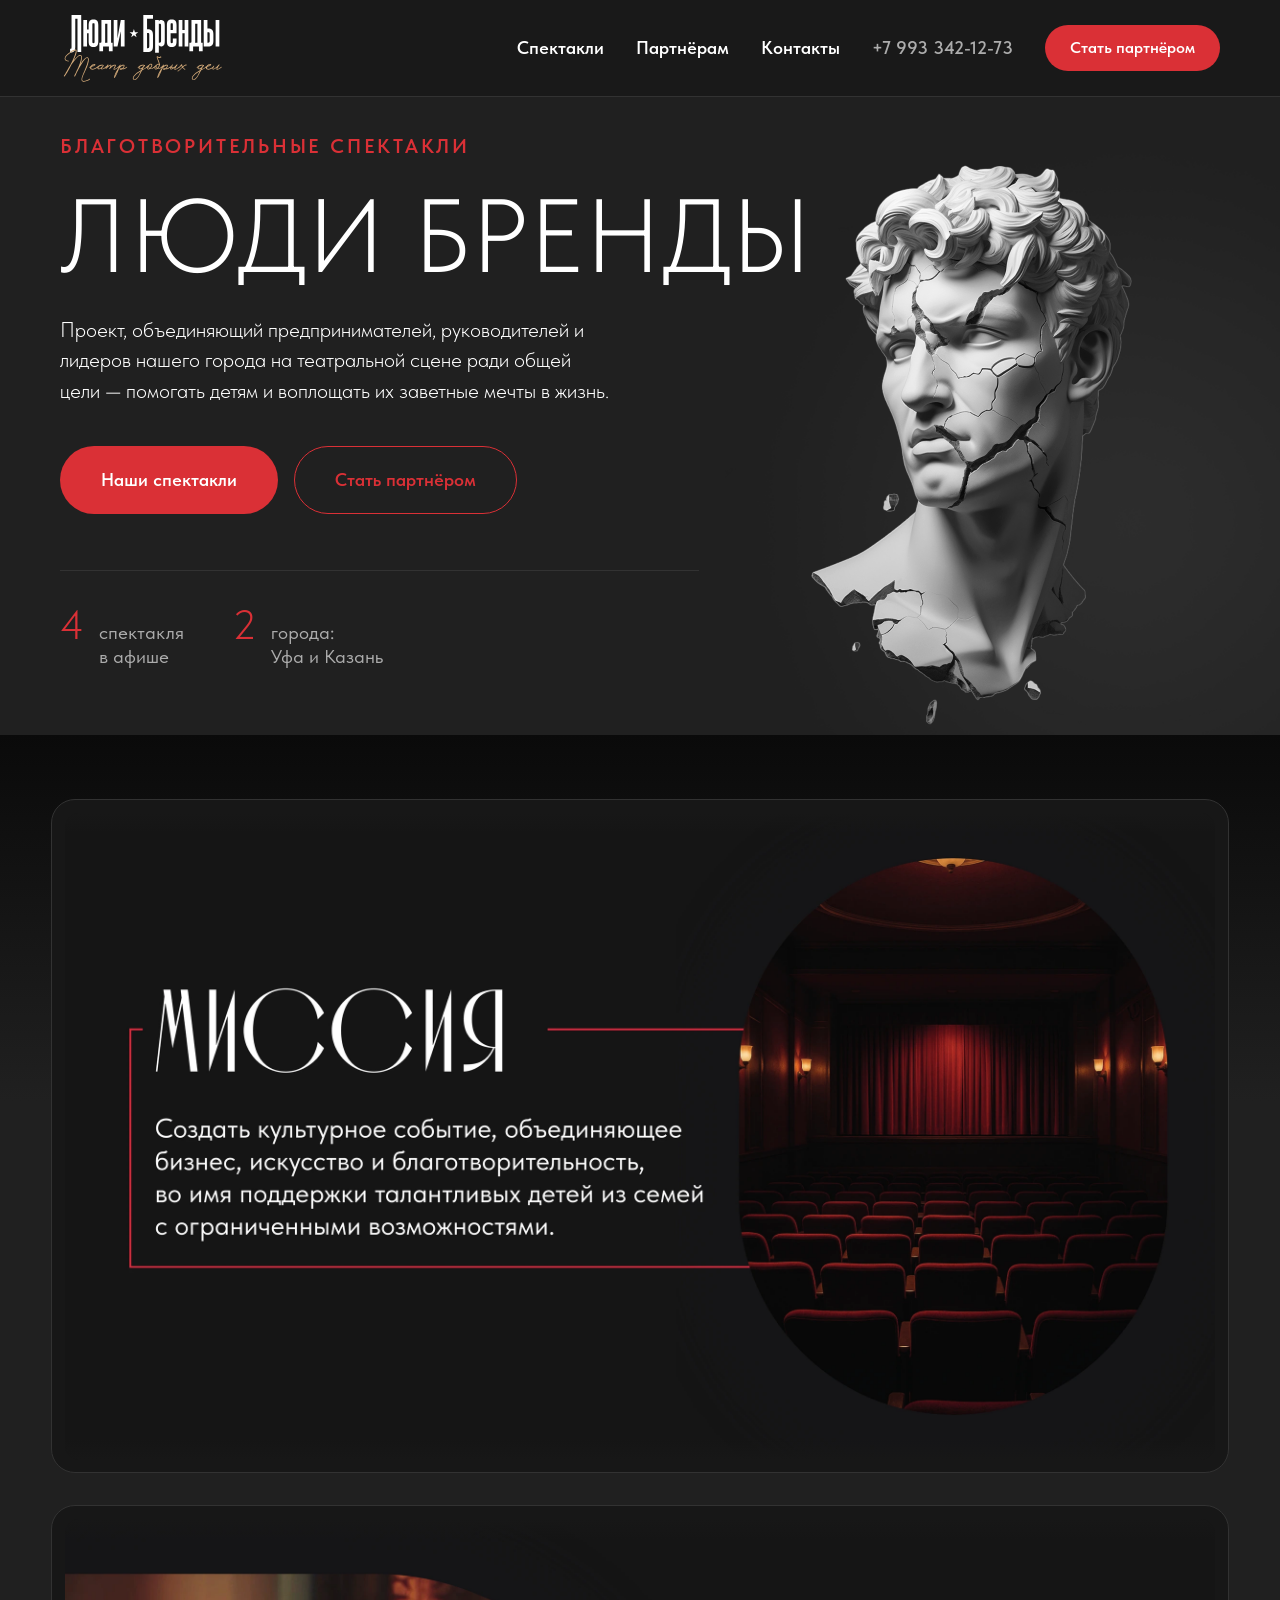
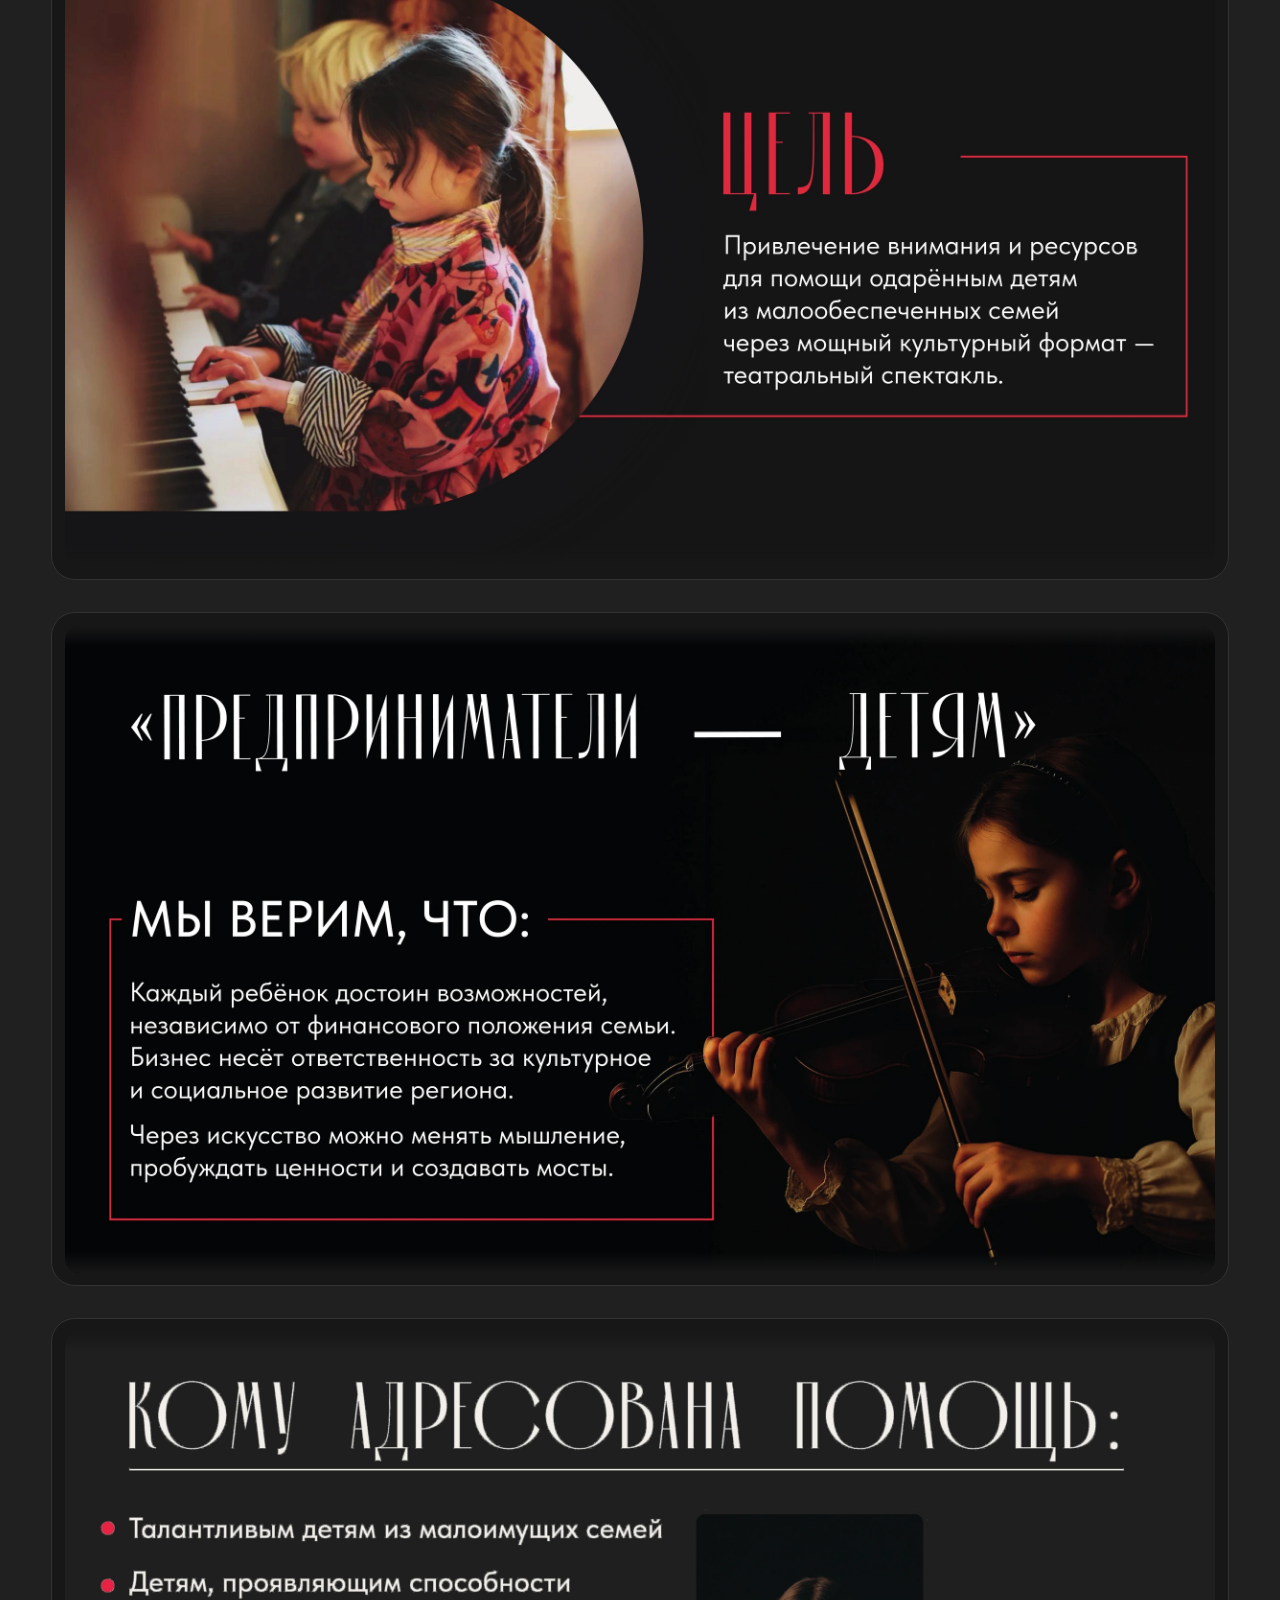
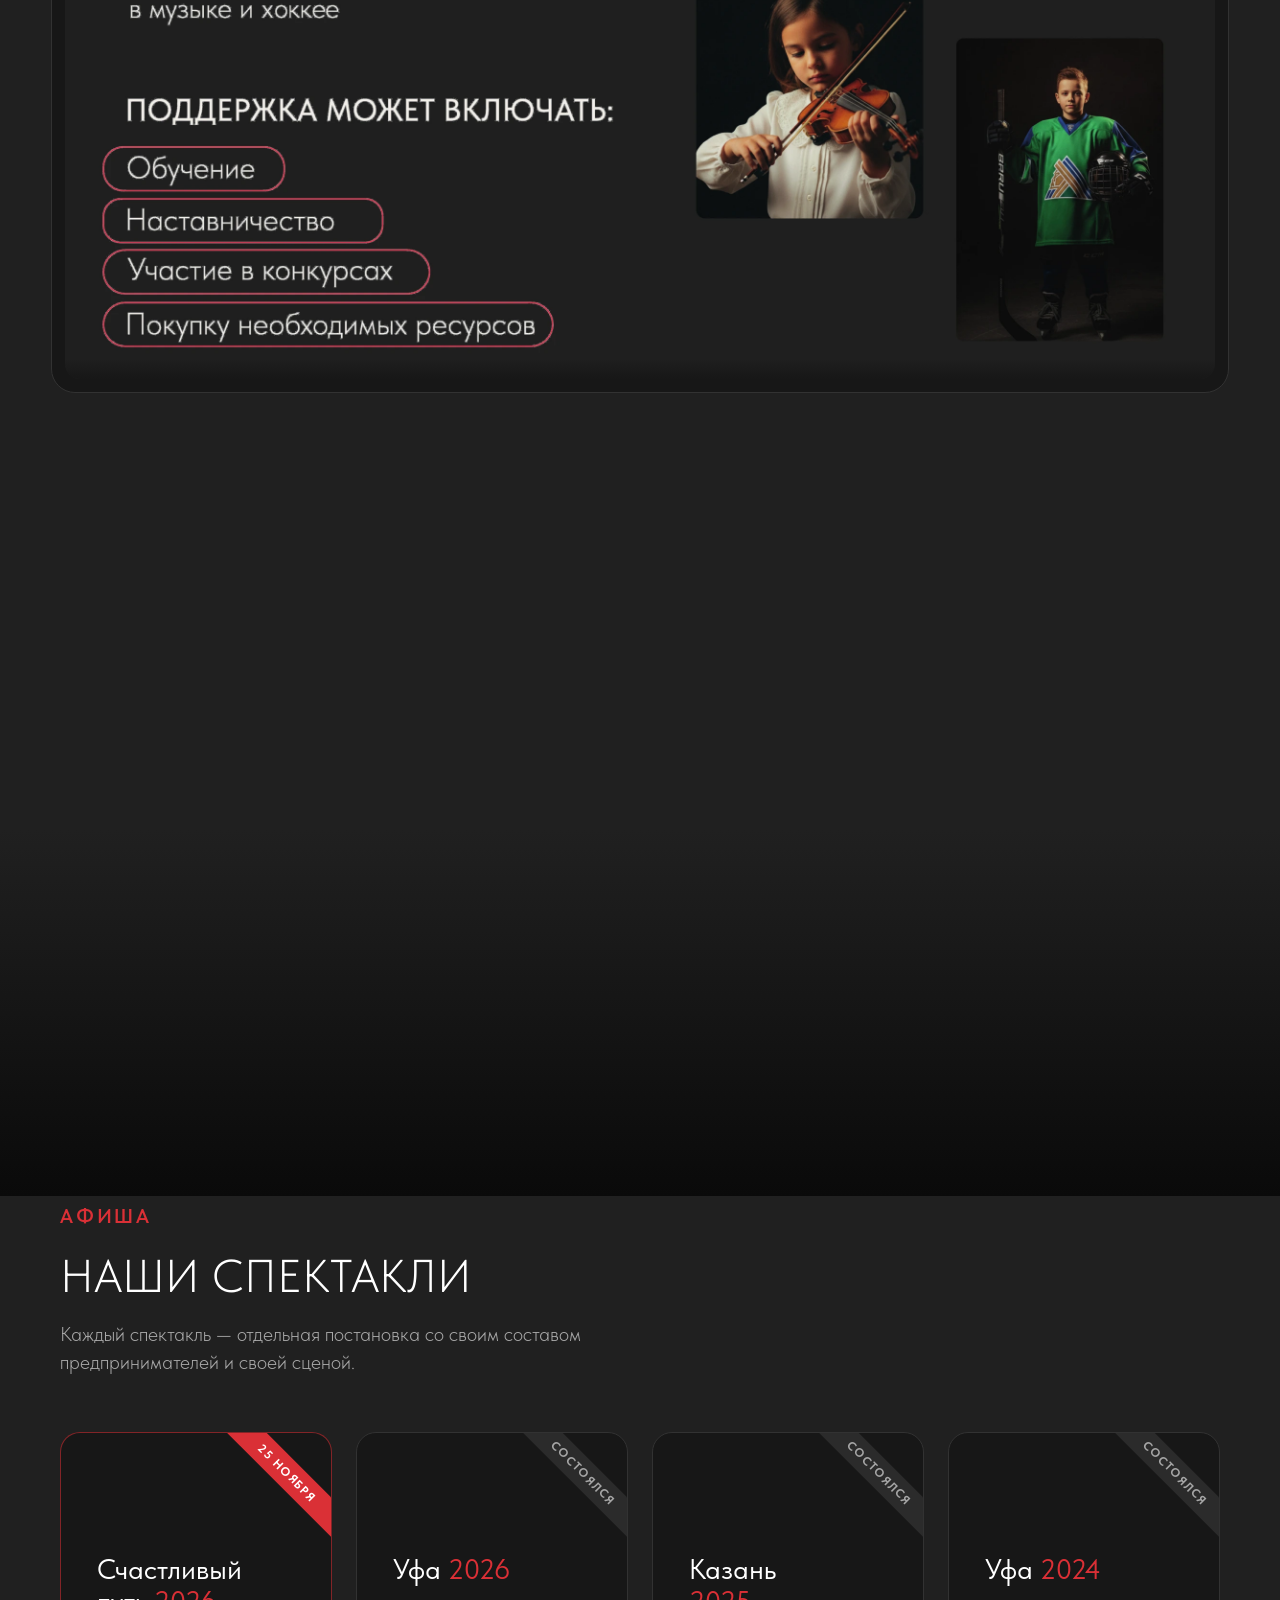
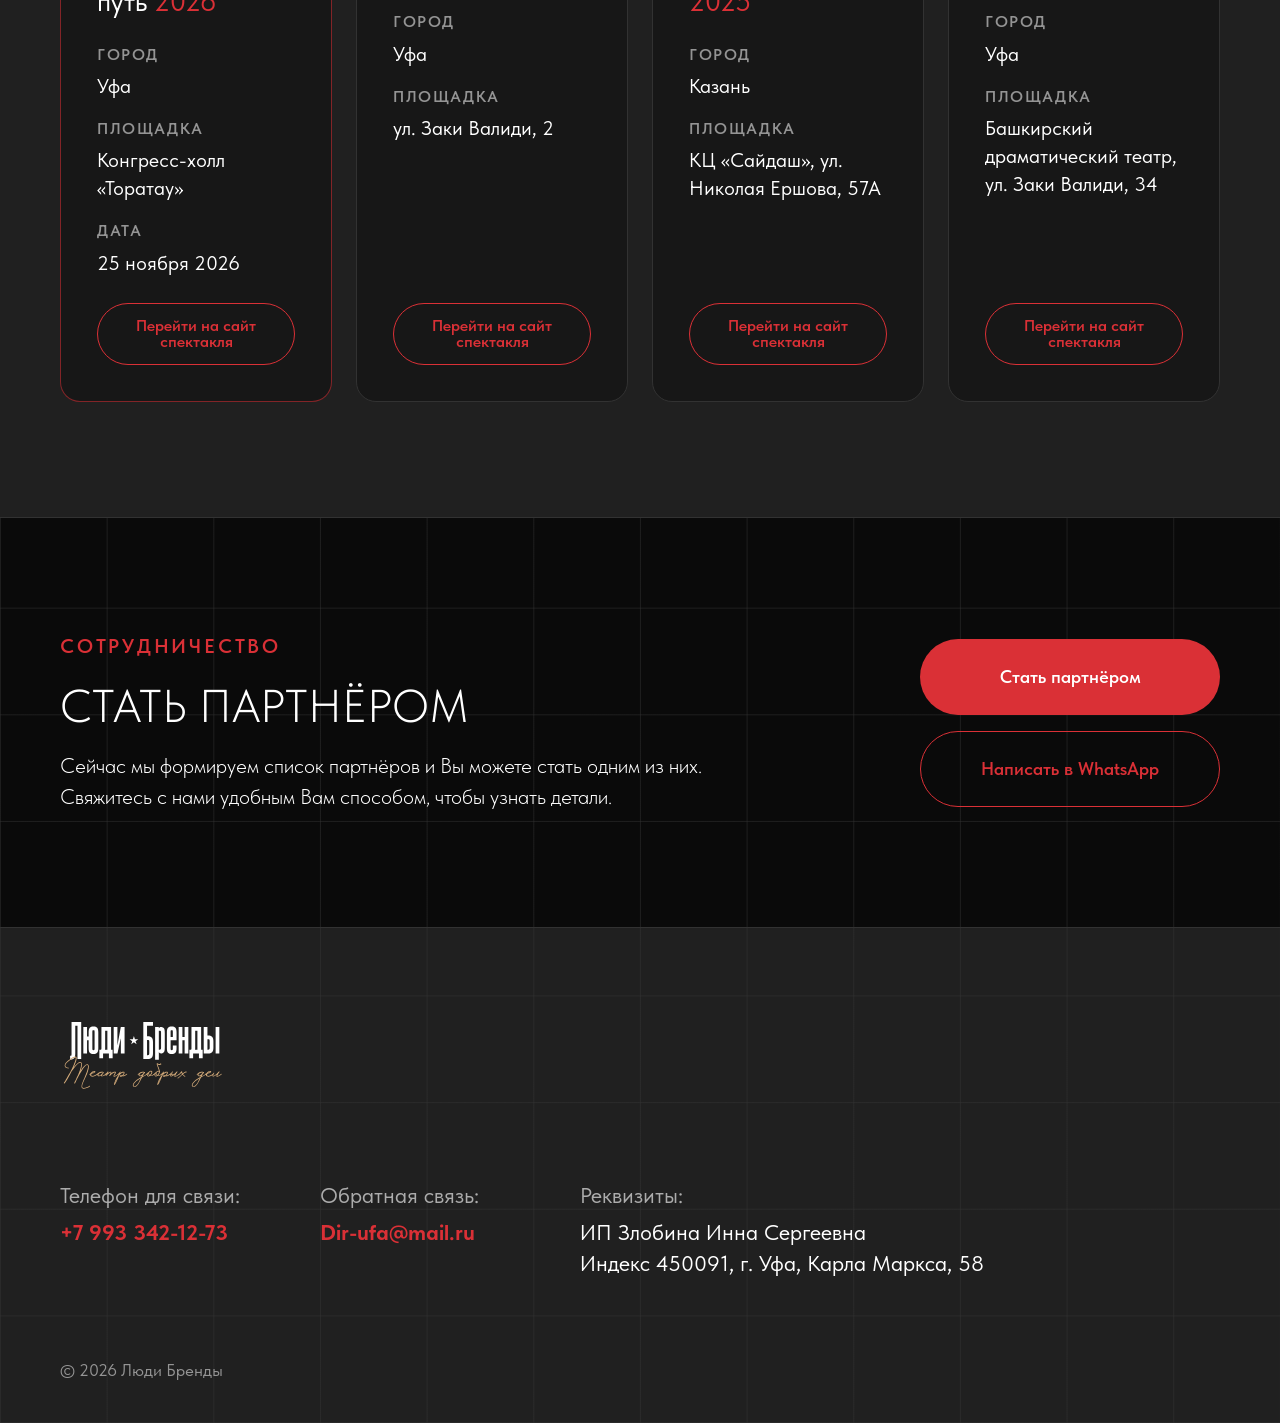
==== index.html @ 3e37d407 "home: move the phone bust from the footer into the hero On <=560px the portrait was hidden in the he" ====
<!DOCTYPE html>
<html lang="ru">

<head>
	<meta charset="utf-8">
	<meta name="viewport" content="width=device-width, initial-scale=1">
	<title>Люди Бренды — благотворительные спектакли</title>
	<meta name="description"
		content="Проект, объединяющий предпринимателей, руководителей и лидеров нашего города на театральной сцене ради общей цели — помогать детям и воплощать их заветные мечты в жизнь.">
	<meta property="og:type" content="website">
	<meta property="og:title" content="Люди Бренды — благотворительные спектакли">
	<meta property="og:description"
		content="Проект, объединяющий предпринимателей, руководителей и лидеров нашего города на театральной сцене ради общей цели — помогать детям и воплощать их заветные мечты в жизнь.">
	<meta property="og:image" content="assets/img/og.png">
	<link rel="icon" href="assets/img/accent-circle.svg" type="image/svg+xml">
	<link rel="preload" href="assets/fonts/TildaSans-VF.woff2" as="font" type="font/woff2" crossorigin>
	<link rel="stylesheet" href="assets/css/main.css?v=20261026a">
	<script>if (!window.matchMedia || !matchMedia('(prefers-reduced-motion: reduce)').matches) {document.documentElement.classList.add('motion');}</script>
</head>

<body>
	<a class="skip-link" href="#spectacles">Перейти к спектаклям</a>

	<header class="site-header" id="top">
		<div class="wrap site-header__inner">
			<a class="logo" href="./" aria-label="Люди Бренды — на главную">
				<img src="assets/img/logo-lockup.svg" alt="Люди Бренды — театр добрых дел" width="285" height="126">
			</a>

			<nav class="nav" id="nav" aria-label="Основная навигация">
				<a class="nav__link" href="#spectacles">Спектакли</a>
				<a class="nav__link" href="#partner">Партнёрам</a>
				<a class="nav__link" href="#contacts">Контакты</a>
				<a class="nav__link nav__link_tel" href="tel:+79933421273">+7 993 342-12-73</a>
				<a class="btn btn_primary btn_sm" href="partner/">Стать партнёром</a>
			</nav>

			<button class="burger" type="button" aria-label="Меню" aria-expanded="false" aria-controls="nav">
				<span class="burger__line"></span>
				<span class="burger__line"></span>
			</button>
		</div>
	</header>

	<main>
		<!-- ============================ HERO ============================ -->
		<section class="hero">
			<img class="hero__ring" src="assets/img/ring.png" alt="" aria-hidden="true" width="1132" height="1132">
			<div class="wrap hero__inner">
				<div class="hero__content">
					<p class="eyebrow" data-enter>Благотворительные спектакли</p>
					<h1 class="hero__title" data-enter>Люди&nbsp;<br class="hero__title-break">Бренды</h1>
					<p class="lead" data-enter>Проект, объединяющий предпринимателей, руководителей и лидеров нашего города
						на театральной сцене ради общей цели — помогать детям и воплощать их заветные мечты в жизнь.</p>
					<div class="hero__actions" data-enter>
						<a class="btn btn_primary" href="#spectacles">Наши спектакли</a>
						<a class="btn btn_ghost" href="partner/">Стать партнёром</a>
					</div>
					<ul class="hero__facts" data-enter>
						<li><span class="hero__fact-num">4</span><span class="hero__fact-txt">спектакля<br>в афише</span></li>
						<li><span class="hero__fact-num">2</span><span class="hero__fact-txt">города:<br>Уфа и Казань</span></li>
					</ul>
				</div>

				<div class="hero__visual" aria-hidden="true">
					<img class="hero__portrait" src="assets/img/portrait.png" alt="" width="413" height="618">
				</div>
			</div>
		</section>

		<!-- ============================ ПРОГРАММА: СЛАЙДЫ ДИЗАЙНЕРА ============================ -->
		<section class="programme-pdf" aria-label="Программа «Люди Бренды»">
			<figure class="pdf-slide reveal">
				<picture>
					<source media="(max-width:640px)" srcset="assets/img/story/mobile-mission.webp?v=2" width="800" height="1653">
					<img src="assets/img/story/pdf-mission.webp"
						alt="Миссия: создать культурное событие, объединяющее бизнес, искусство и благотворительность, во имя поддержки талантливых детей из семей с ограниченными возможностями."
						width="2400" height="1350" loading="lazy">
				</picture>
			</figure>
			<figure class="pdf-slide reveal">
				<picture>
					<source media="(max-width:640px)" srcset="assets/img/story/mobile-goal.webp?v=2" width="800" height="1374">
					<img src="assets/img/story/pdf-goal.webp"
						alt="Цель: привлечение внимания и ресурсов для помощи одарённым детям из малообеспеченных семей через театральный спектакль."
						width="2400" height="1350" loading="lazy">
				</picture>
			</figure>
			<figure class="pdf-slide reveal">
				<picture>
					<source media="(max-width:640px)" srcset="assets/img/story/mobile-values.webp?v=3" width="800" height="1488">
					<img src="assets/img/story/pdf-values.webp"
						alt="Предприниматели — детям. Мы верим, что каждый ребёнок достоин возможностей, бизнес несёт ответственность за культурное и социальное развитие региона, а через искусство можно менять мышление."
						width="2400" height="1350" loading="lazy">
				</picture>
			</figure>
			<figure class="pdf-slide reveal">
				<picture>
					<source media="(max-width:640px)" srcset="assets/img/story/mobile-help.webp?v=4" width="800" height="1408">
					<img src="assets/img/story/pdf-help.webp"
						alt="Кому адресована помощь: талантливым детям из малоимущих семей и детям, проявляющим способности в музыке и хоккее. Поддержка может включать обучение, наставничество, участие в конкурсах и покупку необходимых ресурсов."
						width="2400" height="1350" loading="lazy">
				</picture>
			</figure>
			<figure class="pdf-slide pdf-slide_why reveal">
				<div class="pdf-slide__frame">
					<img src="assets/img/story/pdf-why-points.webp"
						alt="Почему это уникально: люди, формирующие экономику и политику региона, выходят на сцену; искусство как инструмент диалога между бизнесом и обществом; культурный вклад в ДНК Республики Башкортостан; новый уровень социального партнёрства."
						width="2400" height="1352" loading="lazy">
					<figcaption>Благотворительная акция проекта</figcaption>
				</div>
			</figure>

			<section class="why-mobile" aria-label="Почему это уникально?">
				<div class="why-mobile__card">
					<img class="why-mobile__heading" src="assets/img/story/why-heading.webp?v=2" alt="Почему это уникально?"
						width="1464" height="180" loading="lazy">
					<ol class="why__list" data-reveal-group>
						<li class="why__item reveal">
							<span class="why__dot" aria-hidden="true"></span>
							<p>Люди, формирующие экономику и политику региона, выходят на сцену</p>
						</li>
						<li class="why__item reveal">
							<span class="why__dot" aria-hidden="true"></span>
							<p>Искусство как инструмент диалога между бизнесом и обществом</p>
						</li>
						<li class="why__item reveal">
							<span class="why__dot" aria-hidden="true"></span>
							<p>Культурный вклад в ДНК Республики Башкортостан</p>
						</li>
						<li class="why__item reveal">
							<span class="why__dot" aria-hidden="true"></span>
							<p>Новый уровень социального партнёрства</p>
						</li>
					</ol>
					<figure class="why-mobile__photo reveal_img">
						<div class="why__media-frame">
							<img src="assets/img/story/why-stage.jpg" alt="Вручение подарка на сцене" width="1600" height="1067"
								loading="lazy">
						</div>
						<figcaption>Благотворительная акция проекта</figcaption>
					</figure>
				</div>
			</section>
		</section>

		<!-- ============================ СПЕКТАКЛИ ============================ -->
		<section class="section spectacles" id="spectacles">
			<div class="wrap">
				<header class="section__head reveal">
					<p class="eyebrow">Афиша</p>
					<h2 class="section__title">Наши спектакли</h2>
					<p class="section__note">Каждый спектакль — отдельная постановка со своим составом предпринимателей и своей
						сценой.</p>
				</header>

				<ul class="cards">
					<li class="reveal">
						<a class="card card_future" href="ufa-nov-2026/">
							<span class="card__status card__status_future">25 ноября</span>
							<h3 class="card__title">Счастливый путь <span>2026</span></h3>
							<p class="card__meta">
								<span class="card__meta-item"><span class="card__meta-label">Город</span>Уфа</span>
								<span class="card__meta-item"><span class="card__meta-label">Площадка</span>Конгресс-холл
									«Торатау»</span>
								<span class="card__meta-item"><span class="card__meta-label">Дата</span>25 ноября 2026</span>
							</p>
							<span class="btn btn_ghost btn_sm card__cta">Перейти на сайт спектакля</span>
						</a>
					</li>

					<li class="reveal">
						<a class="card" href="ufa-2026/">
							<span class="card__status card__status_past">Состоялся</span>
							<h3 class="card__title">Уфа <span>2026</span></h3>
							<p class="card__meta">
								<span class="card__meta-item"><span class="card__meta-label">Город</span>Уфа</span>
								<span class="card__meta-item"><span class="card__meta-label">Площадка</span>ул. Заки Валиди, 2</span>
							</p>
							<span class="btn btn_ghost btn_sm card__cta">Перейти на сайт спектакля</span>
						</a>
					</li>

					<li class="reveal">
						<a class="card" href="kazan/">
							<span class="card__status card__status_past">Состоялся</span>
							<h3 class="card__title">Казань <span>2025</span></h3>
							<p class="card__meta">
								<span class="card__meta-item"><span class="card__meta-label">Город</span>Казань</span>
								<span class="card__meta-item"><span class="card__meta-label">Площадка</span>КЦ «Сайдаш», ул. Николая
									Ершова, 57А</span>
							</p>
							<span class="btn btn_ghost btn_sm card__cta">Перейти на сайт спектакля</span>
						</a>
					</li>

					<li class="reveal">
						<a class="card" href="ufa/">
							<span class="card__status card__status_past">Состоялся</span>
							<h3 class="card__title">Уфа <span>2024</span></h3>
							<p class="card__meta">
								<span class="card__meta-item"><span class="card__meta-label">Город</span>Уфа</span>
								<span class="card__meta-item"><span class="card__meta-label">Площадка</span>Башкирский драматический
									театр, ул. Заки Валиди, 34</span>
							</p>
							<span class="btn btn_ghost btn_sm card__cta">Перейти на сайт спектакля</span>
						</a>
					</li>
				</ul>
			</div>
		</section>

		<!-- ============================ ПАРТНЁРАМ ============================ -->
		<section class="section partner" id="partner">
			<div class="wrap partner__inner reveal">
				<div class="partner__text">
					<p class="eyebrow">Сотрудничество</p>
					<h2 class="section__title">Стать партнёром</h2>
					<p class="lead">Сейчас мы формируем список партнёров и Вы можете стать одним из них. Свяжитесь с нами удобным
						Вам способом, чтобы узнать детали.</p>
				</div>
				<div class="partner__actions">
					<a class="btn btn_primary btn_lg" href="partner/">Стать партнёром</a>
					<a class="btn btn_ghost btn_lg" href="https://wa.me/79625465556">Написать в WhatsApp</a>
				</div>
			</div>
		</section>
	</main>

	<!-- ============================ FOOTER ============================ -->
	<footer class="site-footer" id="contacts">
		<div class="wrap site-footer__inner">
			<div class="site-footer__brand">
				<img src="assets/img/logo-lockup.svg" alt="Люди Бренды — театр добрых дел" width="285" height="126">
			</div>

			<div class="site-footer__cols">
				<div class="contact">
					<p class="contact__label">Телефон для связи:</p>
					<p class="contact__value"><a href="tel:+79933421273">+7 993 342-12-73</a></p>
				</div>
				<div class="contact">
					<p class="contact__label">Обратная связь:</p>
					<p class="contact__value"><a href="mailto:Dir-ufa@mail.ru">Dir-ufa@mail.ru</a></p>
				</div>
				<div class="contact contact_wide">
					<p class="contact__label">Реквизиты:</p>
					<p class="contact__text">ИП Злобина Инна Сергеевна<br>Индекс 450091, г. Уфа, Карла Маркса, 58</p>
				</div>
			</div>

			<p class="site-footer__copy">© <span id="year">2026</span> Люди Бренды</p>
		</div>
	</footer>

	<script src="assets/js/reveal.js?v=20261023a" defer></script>
	<script src="assets/js/main.js?v=20261025b" defer></script>
</body>

</html>
---- assets/css/main.css ----
/* ==========================================================================
   Люди Бренды — hub page
   Design tokens taken from the live Tilda site (measured computed styles):
   bg #202020 / deep #0a0a0a / header #1a1a1a / hairlines #373737 #323232
   text #ffffff, muted #acacac #a6a6a6 #949494, accent #da3036
   font TildaSans, pill radii 30–50px, display 42px/300 uppercase
   ========================================================================== */

@font-face {
   font-family: "TildaSans";
   src: url("../fonts/TildaSans-VF.woff2") format("woff2-variations");
   font-weight: 250 1000;
   font-style: normal;
   font-display: swap;
}

:root {
   --bg: #202020;
   --bg-deep: #0a0a0a;
   --bg-header: #1a1a1a;
   --bg-card: #171717;
   --line: #373737;
   --line-soft: #323232;
   --fg: #ffffff;
   --muted: #acacac;
   --muted-2: #a6a6a6;
   --muted-3: #949494;
   --accent: #da3036;
   --accent-soft: #ec777b;
   --paper: #f2efe9;
   --paper-ink: #161616;
   --paper-muted: #5b5751;
   --container: 1200px;
   --gutter: 20px;
   --header-h: 96px;
   --grid-cols: 12;
   --r-card: 20px;
   --r-pill: 50px;
   --speed: 0.2s;
   --ease: ease-in-out;
}

*,
*::before,
*::after {
   box-sizing: border-box;
}

html {
   scroll-behavior: smooth;
   -webkit-text-size-adjust: 100%;
}

body {
   margin: 0;
   background: var(--bg);
   color: var(--fg);
   font-family: "TildaSans", Arial, sans-serif;
   font-weight: 400;
   font-size: 20px;
   line-height: 1.4;
   -webkit-font-smoothing: antialiased;
   overflow-x: hidden;
}

img {
   max-width: 100%;
   height: auto;
   display: block;
}

a {
   color: inherit;
   text-decoration: none;
}

h1,
h2,
h3,
p,
ul {
   margin: 0;
}

ul {
   padding: 0;
   list-style: none;
}

:focus-visible {
   outline: 2px solid var(--accent);
   outline-offset: 3px;
}

/* keep anchor targets clear of the sticky header */
section[id],
footer[id] {
   scroll-margin-top: calc(var(--header-h) + 16px);
}

.wrap {
   width: 100%;
   max-width: var(--container);
   margin: 0 auto;
   padding: 0 var(--gutter);
}

.skip-link {
   position: absolute;
   left: -9999px;
   top: 0;
   z-index: 200;
   background: var(--accent);
   color: #fff;
   padding: 12px 20px;
   border-radius: 0 0 12px 0;
}

.skip-link:focus {
   left: 0;
}

/* ============================ typography ============================ */

.eyebrow {
   font-size: clamp(18px, 1.55vw, 23px);
   font-weight: 600;
   letter-spacing: 0.14em;
   text-transform: uppercase;
   color: var(--accent);
}

.lead {
   font-size: clamp(21px, 1.55vw, 23px);
   font-weight: 300;
   line-height: 1.45;
   color: var(--fg);
   max-width: 46ch;
}

/* ============================ buttons ============================ */

.btn {
   display: inline-flex;
   align-items: center;
   justify-content: center;
   text-align: center;
   font-size: 18px;
   font-weight: 600;
   line-height: 1;
   border-radius: 40px;
   padding: 24px 40px;
   border: 1px solid transparent;
   transition: background-color var(--speed) var(--ease), color var(--speed) var(--ease), border-color var(--speed) var(--ease);
}

.btn_sm {
   font-size: 16px;
   padding: 14px 24px;
   border-radius: var(--r-pill);
}

.btn_lg {
   padding: 28px 48px;
}

.btn_primary {
   background: var(--accent);
   color: #fff;
}

.btn_primary:hover {
   background: #fff;
   color: var(--bg-deep);
}

.btn_ghost {
   background: transparent;
   color: var(--accent);
   border-color: var(--accent);
}

.btn_ghost:hover {
   background: var(--accent);
   color: #fff;
}

/* ============================ header ============================ */

.site-header {
   position: sticky;
   top: 0;
   z-index: 100;
   background: rgba(26, 26, 26, 0.92);
   backdrop-filter: blur(12px);
   border-bottom: 1px solid var(--line-soft);
}

.site-header__inner {
   display: flex;
   align-items: center;
   justify-content: space-between;
   gap: 24px;
   min-height: var(--header-h);
}

.logo img {
   width: 168px;
   height: auto;
}

.nav {
   display: flex;
   align-items: center;
   gap: 32px;
}

html.menu-open body {
   overflow: hidden;
}

.nav__link {
   font-size: 18px;
   font-weight: 600;
   white-space: nowrap;
   color: var(--fg);
   transition: color var(--speed) var(--ease);
}

.nav__link:hover {
   color: var(--accent);
}

.nav__link_tel {
   color: var(--muted);
}

.burger {
   display: none;
   width: 44px;
   height: 44px;
   padding: 0;
   background: transparent;
   border: 1px solid var(--line);
   border-radius: 12px;
   cursor: pointer;
   position: relative;
}

.burger__line {
   position: absolute;
   left: 11px;
   width: 22px;
   height: 2px;
   background: var(--fg);
   transition: transform var(--speed) var(--ease), opacity var(--speed) var(--ease);
}

.burger__line:first-child {
   top: 17px;
}

.burger__line:last-child {
   top: 25px;
}

.burger[aria-expanded="true"] .burger__line:first-child {
   transform: translateY(4px) rotate(45deg);
}

.burger[aria-expanded="true"] .burger__line:last-child {
   transform: translateY(-4px) rotate(-45deg);
}

/* ============================ hero ============================ */

.hero {
   position: relative;
   overflow: hidden;
   background: var(--bg);
   padding: 20px 0 0;
}

.hero__ring {
   position: absolute;
   top: -18%;
   left: 46%;
   width: min(1080px, 92vw);
   height: auto;
   opacity: 0.32;
   pointer-events: none;
}

.hero__inner {
   position: relative;
   display: grid;
   grid-template-columns: minmax(0, 1.15fr) minmax(0, 0.85fr);
   align-items: center;
   gap: 48px;
   min-height: clamp(520px, 62vh, 720px);
}

.hero__content {
   position: relative;
   z-index: 2;
}

.hero__title {
   font-size: clamp(46px, 8.4vw, 104px);
   font-weight: 300;
   line-height: 0.98;
   letter-spacing: 0.005em;
   text-transform: uppercase;
   margin: 24px 0 28px;
}

/* Mobile-only forced line break in «Люди Бренды»; hidden on tablet/desktop. */
.hero__title-break {
   display: none;
}

.hero__actions {
   display: flex;
   flex-wrap: wrap;
   gap: 16px;
   margin: 40px 0 0;
}

.hero__facts {
   display: flex;
   flex-wrap: wrap;
   gap: 48px;
   margin: 56px 0 0;
   padding: 32px 0 0;
   border-top: 1px solid var(--line-soft);
}

.hero__facts li {
   display: flex;
   align-items: baseline;
   gap: 14px;
}

.hero__fact-num {
   font-size: 42px;
   font-weight: 300;
   line-height: 1;
   color: var(--accent);
}

.hero__fact-txt {
   font-size: 19px;
   font-weight: 400;
   line-height: 1.25;
   color: var(--muted);
}

.hero__visual {
   position: relative;
   display: flex;
   justify-content: center;
   align-items: flex-end;
   z-index: 1;
}

.hero__portrait {
   width: min(413px, 100%);
   height: auto;
   filter: grayscale(1) contrast(1.05);
}

/* ============================ sections ============================ */

.section {
   padding: clamp(64px, 9vw, 120px) 0;
}

/* The hero ends flush with its content; keep only a small gap before the
   first section header. */
.spectacles {
   padding-top: clamp(32px, 2.5vw, 40px);
}

/* Desktop: nudge the hero copy up so the gap under the header is halved.
   The section padding is reduced by the same amount, keeping the distance
   from the facts to «Афиша» unchanged. */
@media (min-width: 1025px) {
   .hero__content {
      top: -25px;
   }

   .spectacles {
      padding-top: calc(clamp(32px, 2.5vw, 40px) - 25px);
   }
}

.section__head {
   max-width: 760px;
}

.section__title {
   font-size: clamp(32px, 3.6vw, 46px);
   font-weight: 300;
   line-height: 1.1;
   text-transform: uppercase;
   margin: 20px 0 18px;
}

.section__note {
   font-size: clamp(20px, 1.5vw, 22px);
   font-weight: 300;
   color: var(--muted-2);
   max-width: 56ch;
}

/* ============================ spectacle cards ============================ */

.cards {
   display: grid;
   grid-template-columns: repeat(4, minmax(0, 1fr));
   gap: 24px;
   margin: 56px 0 0;
}

.card {
   position: relative;
   display: flex;
   flex-direction: column;
   height: 100%;
   padding: 40px 36px 36px;
   background: var(--bg-card);
   border: 1px solid var(--line-soft);
   border-radius: var(--r-card);
   overflow: hidden;
   transition: border-color var(--speed) var(--ease), background-color var(--speed) var(--ease), transform var(--speed) var(--ease);
}

.card:hover {
   border-color: var(--accent);
   background: #1d1d1d;
   transform: translateY(-6px);
}

.card_future {
   border-color: rgba(218, 48, 54, 0.55);
}

.card_future:hover {
   border-color: var(--accent);
}

.card__status.card__status_past {
   background: #2b2b2b;
   color: var(--muted-2);
}

.card__status {
   position: absolute;
   top: 26px;
   right: -44px;
   width: 176px;
   padding: 8px 0;
   background: var(--accent);
   color: #fff;
   font-size: 12px;
   font-weight: 700;
   letter-spacing: 0.12em;
   line-height: 1;
   text-align: center;
   text-transform: uppercase;
   white-space: nowrap;
   transform: rotate(45deg);
   transform-origin: center;
}

.card__title {
   font-size: clamp(26px, 2.2vw, 34px);
   font-weight: 400;
   line-height: 1.15;
   margin: 22px 0 26px;
   padding-right: 48px;
}

.card__title span {
   color: var(--accent);
}

/* the diagonal status ribbon reaches this far down at four columns; start the
   title below it instead of letting the corner cut through the first line */
@media (min-width: 1200px) {
   .card__title {
      margin-top: 80px;
   }
}

.card__meta {
   display: flex;
   flex-direction: column;
   gap: 18px;
   margin-bottom: 26px;
}

.card__meta-item {
   display: flex;
   flex-direction: column;
   gap: 6px;
   font-size: 20px;
   font-weight: 400;
   color: var(--fg);
}

.card__meta-label {
   font-size: 16px;
   font-weight: 600;
   letter-spacing: 0.1em;
   text-transform: uppercase;
   color: var(--muted-3);
}

.card__cta {
   margin-top: auto;
   align-self: stretch;
}

/* ============================ partner band ============================ */

.partner {
   position: relative;
   overflow: hidden;
   background: var(--bg-deep);
   border-top: 1px solid var(--line-soft);
   border-bottom: 1px solid var(--line-soft);
}

.partner__inner {
   position: relative;
   display: grid;
   grid-template-columns: minmax(0, 1fr) auto;
   align-items: center;
   gap: 48px;
}

.partner__text .lead {
   margin-top: 20px;
   max-width: 58ch;
}

.partner__actions {
   display: flex;
   flex-direction: column;
   gap: 16px;
   min-width: 300px;
}

/* ============================ footer ============================ */

.site-footer {
   position: relative;
   overflow: hidden;
   background: var(--bg);
   padding: clamp(56px, 7vw, 96px) 0 40px;
}

/* Shared page grid: full-width square cells with aligned columns in the
   partner band and footer. Bottom-anchored, so the last visible row is whole. */
.partner::before,
.site-footer::before {
   content: "";
   position: absolute;
   inset: 0;
   background-image:
      linear-gradient(to right, rgba(55, 55, 55, 0.45) 1px, transparent 1px),
      linear-gradient(to bottom, rgba(55, 55, 55, 0.45) 1px, transparent 1px);
   background-size:
      calc(100vw / var(--grid-cols)) calc(100vw / var(--grid-cols));
   background-position: 0 100%;
   pointer-events: none;
}

.site-footer__inner {
   position: relative;
}

.site-footer__portrait {
   display: none;
}

.site-footer__brand {
   margin-bottom: 48px;
}

.site-footer__brand img {
   width: 168px;
   height: auto;
}

.site-footer__cols {
   display: grid;
   grid-template-columns: repeat(2, minmax(0, 220px)) minmax(0, 1fr);
   gap: 40px;
   padding-top: 40px;
}

.contact__label {
   font-size: 22px;
   font-weight: 400;
   color: var(--muted);
   margin-bottom: 6px;
}

.contact__value {
   font-size: 22px;
   font-weight: 700;
   color: var(--accent);
}

.contact__value a {
   transition: color var(--speed) var(--ease);
}

.contact__value a:hover {
   color: var(--accent-soft);
}

.contact__text {
   font-size: 22px;
   font-weight: 400;
   line-height: 1.4;
   color: var(--fg);
}

.site-footer__copy {
   margin-top: 56px;
   padding-top: 24px;
   font-size: 17px;
   color: var(--muted-3);
}

/* ============================ designer programme slides ============================ */
/* The full designer slides on wide screens, taller readable crops of the same
   slides on phones; <picture> picks the source, no duplicated HTML programme. */

.programme-pdf {
   display: block;
   background: linear-gradient(180deg, var(--bg-deep), var(--bg) 10%, var(--bg) 90%, var(--bg-deep));
}

.pdf-slide {
   position: relative;
   margin: 0;
}

.pdf-slide picture,
.pdf-slide__frame {
   position: relative;
   display: block;
   overflow: hidden;
}

.pdf-slide img {
   display: block;
   width: 100%;
   height: auto;
}

/* soft fades turn the deck stack into one continuous, breathing flow */
.pdf-slide picture::before,
.pdf-slide picture::after,
.pdf-slide__frame::before,
.pdf-slide__frame::after {
   content: "";
   position: absolute;
   right: 0;
   left: 0;
   z-index: 1;
   height: clamp(14px, 1.6vw, 26px);
   pointer-events: none;
}

.pdf-slide picture::before,
.pdf-slide__frame::before {
   top: 0;
   background: linear-gradient(to bottom, var(--bg-card), transparent);
}

.pdf-slide picture::after,
.pdf-slide__frame::after {
   bottom: 0;
   background: linear-gradient(to top, var(--bg-card), transparent);
}

.pdf-slide figcaption {
   padding: 18px 20px 28px;
   font-size: 15.6px;
   font-weight: 600;
   letter-spacing: 0.12em;
   text-transform: uppercase;
   color: var(--muted-3);
}

.pdf-slide_why figcaption {
   position: absolute;
   top: 78.6%;
   right: 4%;
   left: 61%;
   z-index: 2;
   margin: 0;
   padding: 0;
}

/* ============================ programme sections ============================ */

.display {
   font-size: clamp(38px, 5vw, 68px);
   font-weight: 300;
   line-height: 1;
   letter-spacing: 0.005em;
   text-transform: uppercase;
}

.display_xl {
   font-size: clamp(44px, 6.6vw, 92px);
}

.story,
.values,
.help,
.why {
   padding: clamp(56px, 7vw, 96px) 0;
}

.story__inner {
   display: grid;
   grid-template-columns: minmax(0, 5fr) minmax(0, 6fr);
   align-items: center;
   gap: clamp(32px, 6vw, 88px);
}

/* Text first in the DOM for mobile reading order; on desktop the photo sits
   in the left column and the copy in the right one. */
.story__inner>.story__body {
   grid-column: 2;
   grid-row: 1;
}

.story__inner>.story__media {
   grid-column: 1;
   grid-row: 1;
}

.story__media {
   margin: 0;
   border-radius: 24px;
   overflow: hidden;
   aspect-ratio: 4 / 5;
   background: var(--bg-card);
}

.story__media img {
   width: 100%;
   height: 100%;
   object-fit: cover;
}

.story__media_round {
   width: min(100%, 520px);
   justify-self: center;
   border-radius: 50%;
   aspect-ratio: 1;
}

.story__body .display {
   margin: 14px 0 24px;
}

.story__quote {
   margin: 0;
   padding: clamp(24px, 3vw, 40px);
   border: 1px solid var(--accent);
   border-radius: 20px;
   font-size: clamp(22px, 2vw, 30px);
   font-weight: 300;
   line-height: 1.35;
}

.story__text {
   margin-top: 20px;
   font-size: clamp(18px, 1.5vw, 21px);
   font-weight: 300;
   line-height: 1.5;
   color: var(--muted);
}

.story__text+.story__text {
   margin-top: 14px;
}

.values .display_xl {
   margin-top: 14px;
}

.values__inner {
   display: grid;
   grid-template-columns: minmax(0, 6fr) minmax(0, 5fr);
   align-items: start;
   gap: clamp(32px, 6vw, 88px);
   margin-top: clamp(32px, 4vw, 56px);
}

.values__text p {
   font-size: clamp(22px, 1.8vw, 25px);
   font-weight: 300;
   line-height: 1.45;
   color: var(--muted-2);
}

.values__text p+p {
   margin-top: 20px;
}

.values__text .values__lead {
   font-size: clamp(24px, 2.2vw, 30px);
   color: var(--fg);
}

.values__media {
   aspect-ratio: 4 / 5;
}

.values__media img {
   object-position: 0% 50%;
}

.help {
   background: var(--paper);
   color: var(--paper-ink);
}

.help .display {
   color: var(--paper-ink);
}

.help__inner {
   display: grid;
   grid-template-columns: minmax(0, 6fr) minmax(0, 5fr);
   align-items: center;
   gap: clamp(32px, 6vw, 88px);
}

.help__list {
   display: grid;
   gap: 14px;
   margin-top: 32px;
}

.help__list li {
   position: relative;
   padding-left: 28px;
   font-size: clamp(20px, 1.6vw, 23px);
   font-weight: 400;
   line-height: 1.35;
}

.help__list li::before {
   content: "";
   position: absolute;
   left: 0;
   top: 0.55em;
   width: 10px;
   height: 10px;
   border-radius: 50%;
   background: var(--accent);
}

.help__label {
   margin-top: 40px;
   font-size: 17px;
   font-weight: 600;
   letter-spacing: 0.1em;
   text-transform: uppercase;
   color: var(--paper-muted);
}

.help__pills {
   display: flex;
   flex-wrap: wrap;
   gap: 10px;
   margin-top: 16px;
}

.help__pills li {
   padding: 12px 20px;
   border: 1px solid rgba(22, 22, 22, 0.35);
   border-radius: 50px;
   font-size: 17px;
   line-height: 1;
}

.help__media {
   display: grid;
   grid-template-columns: repeat(2, minmax(0, 1fr));
   align-items: start;
   gap: 16px;
}

.help__photo {
   margin: 0;
}

.help__photo-frame {
   overflow: hidden;
   aspect-ratio: 4 / 5;
   border-radius: 20px;
   background: var(--bg-card);
}

.help__photo-frame img {
   width: 100%;
   height: 100%;
   object-fit: cover;
}

.help__photo figcaption {
   display: flex;
   align-items: center;
   gap: 10px;
   margin-top: 14px;
   font-size: 13px;
   font-weight: 600;
   letter-spacing: 0.12em;
   text-transform: uppercase;
   color: var(--paper-muted);
}

.help__photo_offset {
   margin-top: 56px;
}

.why__inner {
   display: grid;
   grid-template-columns: minmax(0, 6fr) minmax(0, 5fr);
   align-items: start;
   gap: clamp(32px, 6vw, 88px);
}

.why__list {
   margin-top: clamp(28px, 4vw, 48px);
}

.why__item {
   position: relative;
   display: grid;
   grid-template-columns: 20px minmax(0, 1fr);
   gap: 18px;
   padding: 24px 0;
}

.why__item:first-child {
   border-top: 1px solid var(--line-soft);
}

.why__item::after {
   content: "";
   position: absolute;
   right: 0;
   bottom: 0;
   left: 0;
   height: 1px;
   background: var(--line-soft);
   transform: scaleX(0);
   transform-origin: left;
   transition: transform 0.9s cubic-bezier(0.22, 0.75, 0.25, 1);
   transition-delay: calc(var(--i, 0) * 70ms + 120ms);
}

.why__item.is-in::after {
   transform: scaleX(1);
}

.why__dot {
   width: 10px;
   height: 10px;
   margin-top: 0.65em;
   border-radius: 50%;
   background: var(--accent);
}

.why__item p {
   font-size: clamp(24px, 2.4vw, 34px);
   font-weight: 300;
   line-height: 1.2;
}

.why__media {
   position: sticky;
   top: calc(var(--header-h) + 40px);
   margin: 0;
}

.why__media-frame {
   overflow: hidden;
   aspect-ratio: 3 / 2;
   border-radius: 24px;
   background: var(--bg-card);
}

.why__media-frame img {
   width: 100%;
   height: 100%;
   object-fit: cover;
}

.why__media figcaption {
   margin-top: 16px;
   font-size: 15.6px;
   font-weight: 600;
   letter-spacing: 0.12em;
   text-transform: uppercase;
   color: var(--muted-3);
}

/* ============================ placeholder pages ============================ */
/* Used by the not-yet-ported spectacle pages (kazan/, ufa/, ufa-2026/, partner/). */

.placeholder {
   display: flex;
   flex-direction: column;
   align-items: flex-start;
   gap: 24px;
   max-width: 760px;
   padding: clamp(64px, 12vh, 140px) 0 clamp(80px, 14vh, 160px);
}

.placeholder__actions {
   display: flex;
   flex-wrap: wrap;
   gap: 16px;
   margin-top: 8px;
}

.placeholder__contacts {
   margin-top: 24px;
   padding-top: 24px;
   border-top: 1px solid var(--line-soft);
   font-size: 21px;
   color: var(--muted);
}

.placeholder__contacts a {
   color: var(--accent);
   font-weight: 700;
}

/* ============================ motion ============================ */

/* The hero entrance is CSS-only: html.motion is set by a tiny inline script in
   <head>, so the copy is visible when JS is off or motion is reduced. */
html.motion .hero [data-enter] {
   opacity: 0;
   transform: translate3d(0, 26px, 0);
   animation: heroIn 0.9s cubic-bezier(0.22, 0.75, 0.25, 1) forwards;
}

html.motion .hero [data-enter]:nth-child(1) {
   animation-delay: 0.04s;
}

html.motion .hero [data-enter]:nth-child(2) {
   animation-delay: 0.12s;
}

html.motion .hero [data-enter]:nth-child(3) {
   animation-delay: 0.2s;
}

html.motion .hero [data-enter]:nth-child(4) {
   animation-delay: 0.28s;
}

html.motion .hero [data-enter]:nth-child(5) {
   animation-delay: 0.36s;
}

html.motion .hero__portrait {
   opacity: 0;
   transform: translate3d(0, 32px, 0) scale(1.03);
   animation: heroIn 1.1s cubic-bezier(0.22, 0.75, 0.25, 1) 0.3s forwards;
}

@keyframes heroIn {
   to {
      opacity: 1;
      transform: none;
   }
}

/* Scroll reveals are enabled only after the observer is running (html.js-reveal),
   so a script failure never hides content. */
html.js-reveal .reveal {
   opacity: 0;
   transform: translate3d(0, 28px, 0);
   transition: opacity 0.8s cubic-bezier(0.22, 0.75, 0.25, 1), transform 0.8s cubic-bezier(0.22, 0.75, 0.25, 1);
   transition-delay: calc(var(--i, 0) * 70ms);
}

html.js-reveal .reveal.is-in {
   opacity: 1;
   transform: none;
}

html.js-reveal .reveal_img img {
   clip-path: inset(0 0 100% 0);
   transition: clip-path 1s cubic-bezier(0.22, 0.75, 0.25, 1);
   transition-delay: calc(var(--i, 0) * 90ms);
}

html.js-reveal .reveal_img.is-in img {
   clip-path: inset(0);
}

html.js-reveal .reveal_img figcaption {
   opacity: 0;
   transform: translateY(8px);
   transition: opacity 0.6s ease-out, transform 0.6s ease-out;
   transition-delay: calc(var(--i, 0) * 90ms + 200ms);
}

html.js-reveal .reveal_img.is-in figcaption {
   opacity: 1;
   transform: none;
}

[data-parallax] {
   overflow: hidden;
}

[data-parallax] img {
   will-change: transform;
}

/* ============================ responsive ============================ */

@media (max-width: 1199px) {
   .cards {
      grid-template-columns: repeat(2, minmax(0, 1fr));
   }
}

@media (max-width: 1024px) {
   .hero__inner {
      grid-template-columns: minmax(0, 1fr);
      gap: 68px;
   }

   .hero__visual {
      order: -1;
      justify-content: flex-start;
   }

   .hero__portrait {
      width: min(300px, 60%);
   }

   .cards {
      grid-template-columns: repeat(2, minmax(0, 1fr));
   }

   .partner__inner {
      grid-template-columns: minmax(0, 1fr);
   }

   .partner__actions {
      flex-direction: row;
      flex-wrap: wrap;
      min-width: 0;
   }
}

.why-mobile {
   display: none;
}

@media (max-width: 1279px) {
   .why-mobile {
      display: block;
      margin: 0;
   }

   .why-mobile__card {
      padding: 24px;
      background: var(--bg-card);
      border: 1px solid var(--line-soft);
      border-radius: 20px;
   }

   .why-mobile__heading {
      display: block;
      width: 100%;
      height: auto;
      margin: 8px 0 22px;
   }

   .why-mobile .why__list {
      margin-top: 0;
   }

   .why-mobile__photo {
      margin: 28px 0 0;
   }

   .why-mobile__photo .why__media-frame {
      aspect-ratio: 3 / 2;
   }

   .why-mobile__photo figcaption {
      margin-top: 14px;
      font-size: 15.6px;
      font-weight: 600;
      letter-spacing: 0.12em;
      text-transform: uppercase;
      color: var(--muted-3);
   }

   .pdf-slide_why {
      display: none;
   }
}

@media (min-width: 1280px) {
   .why-mobile {
      display: none;
   }

   .pdf-slide_why {
      display: block;
   }

   .programme-pdf {
      padding: clamp(40px, 5vw, 72px) clamp(24px, 4vw, 56px);
   }

   .pdf-slide {
      max-width: 1560px;
      margin: 0 auto clamp(24px, 2.5vw, 40px);
      padding: clamp(8px, 1vw, 16px);
      overflow: hidden;
      border: 1px solid var(--line-soft);
      border-radius: 24px;
      background: var(--bg-card);
   }

   .pdf-slide:last-child {
      margin-bottom: 0;
   }

   .pdf-slide picture,
   .pdf-slide__frame {
      border-radius: clamp(14px, 1.2vw, 20px);
   }
}

@media (max-width: 1279px) {
   .programme-pdf {
      padding: 24px 16px;
      background: var(--bg);
   }

   .pdf-slide {
      margin: 0 0 20px;
      padding: 8px;
      overflow: hidden;
      border: 1px solid var(--line-soft);
      border-radius: 20px;
      background: var(--bg-card);
   }

   .pdf-slide:last-child {
      margin-bottom: 0;
   }

   .pdf-slide picture,
   .pdf-slide__frame {
      border-radius: 14px;
   }

   .pdf-slide img {
      width: 100%;
      border-radius: 0;
   }

   .pdf-slide figcaption {
      padding: 14px 12px 10px;
      background: transparent;
   }
}

@media (max-width: 960px) {
   :root {
      --header-h: 78px;
      --grid-cols: 8;
   }

   .logo img {
      width: 136px;
      height: auto;
   }

   .site-footer__brand img {
      width: 150px;
   }

   .burger {
      display: block;
   }

   .nav {
      position: fixed;
      inset: var(--header-h) 0 auto 0;
      display: none;
      flex-direction: column;
      align-items: stretch;
      gap: 4px;
      height: calc(100vh - var(--header-h));
      height: calc(100dvh - var(--header-h));
      padding: 24px var(--gutter) 40px;
      overflow-y: auto;
      background-color: var(--bg-header);
      background-image:
         linear-gradient(to right, rgba(55, 55, 55, 0.35) 1px, transparent 1px),
         linear-gradient(to bottom, rgba(55, 55, 55, 0.35) 1px, transparent 1px);
      background-size: calc(100vw / var(--grid-cols)) calc(100vw / var(--grid-cols));
      background-position: 0 100%;
      border-bottom: 1px solid var(--line-soft);
   }

   .nav.is-open {
      display: flex;
   }

   .nav__link {
      font-size: 20px;
      padding: 14px 0;
      border-bottom: 1px solid rgba(255, 255, 255, 0.06);
   }

   .nav .btn {
      margin-top: 20px;
   }

   .cards {
      grid-template-columns: minmax(0, 1fr);
   }

   .site-footer__cols {
      grid-template-columns: minmax(0, 1fr);
      gap: 28px;
   }
}

@media (max-width: 560px) {
   :root {
      --grid-cols: 4;
   }

   /* The bust moves from the footer to the top-right of the first screen:
      it sits beside the two-line wordmark and fades out before the lead.
      `top` is negative because the art carries ~8% transparent top padding;
      this puts its visible hairline ~24px under the header. */
   .hero__visual {
      display: flex;
      position: absolute;
      top: -12px;
      right: -12px;
      z-index: 0;
      pointer-events: none;
   }

   /* The art's chin sits at 55% and the broken collar at 62%, so the mask
      dissolves the neck base and shards without cutting the face. */
   .hero__portrait {
      width: clamp(128px, 40vw, 152px);
      -webkit-mask-image: linear-gradient(to bottom, #000 56%, transparent 78%);
      mask-image: linear-gradient(to bottom, #000 56%, transparent 78%);
   }

   /* One detached chip floats left of the neck (x 26–29%, y 61–64% of the
      art) and no vertical fade can drop it without also cutting the chin.
      Punch it out; browsers without mask compositing keep the plain fade. */
   @supports (mask-composite: intersect) {
      .hero__portrait {
         -webkit-mask-image:
            linear-gradient(to bottom, #000 56%, transparent 78%),
            radial-gradient(circle 9px at 27.5% 62.4%, transparent 0 40%, #000 100%);
         mask-image:
            linear-gradient(to bottom, #000 56%, transparent 78%),
            radial-gradient(circle 9px at 27.5% 62.4%, transparent 0 40%, #000 100%);
         mask-composite: intersect;
      }
   }

   .hero .eyebrow {
      max-width: 196px;
   }

   .hero__title {
      margin-top: 16px;
   }

   .hero__title-break {
      display: inline;
   }

   .hero__inner {
      min-height: 0;
   }

   .site-footer__portrait {
      display: block;
      position: absolute;
      top: 0;
      right: 0;
      width: min(170px, 38vw);
      pointer-events: none;
      z-index: 0;
   }

   .site-footer__portrait img {
      display: block;
      width: 100%;
      height: auto;
      filter: grayscale(1) contrast(1.05);
   }

   .site-footer__brand,
   .site-footer__cols,
   .site-footer__copy {
      position: relative;
      z-index: 1;
   }

   /* Trimmed so «БЛАГОТВОРИТЕЛЬНЫЕ» clears the bust's left edge at 320–390. */
   .hero .eyebrow {
      font-size: clamp(12px, 4.2vw, 17px);
      letter-spacing: 0.1em;
   }

   body {
      font-size: 18px;
   }

   .hero__title {
      letter-spacing: 0;
   }

   .hero__facts {
      gap: 28px;
      margin-top: 40px;
   }

   .hero__fact-num {
      font-size: 34px;
   }

   .hero__actions .btn,
   .partner__actions .btn {
      width: 100%;
   }

   .partner__actions {
      flex-direction: column;
   }

   .card {
      padding: 32px 24px;
   }

   .contact__label,
   .contact__value,
   .contact__text {
      font-size: 20px;
   }
}


@media (max-width: 960px) {

   .story__inner,
   .values__inner,
   .help__inner,
   .why__inner {
      grid-template-columns: minmax(0, 1fr);
      gap: 40px;
   }

   .story__inner>.story__body,
   .story__inner>.story__media {
      grid-column: auto;
      grid-row: auto;
   }

   .story__media,
   .values__media {
      max-width: 520px;
   }

   .story__media_round {
      width: min(70vw, 380px);
   }

   .help__media {
      max-width: 560px;
   }

   .why__media {
      position: static;
      max-width: none;
   }
}

@media (max-width: 560px) {
   .display {
      font-size: clamp(32px, 9vw, 44px);
   }

   .display_xl {
      font-size: clamp(28px, 8.2vw, 40px);
   }

   .story,
   .values,
   .help,
   .why {
      padding: 56px 0;
   }

   .story__quote {
      padding: 24px;
      font-size: 21px;
   }

   .story__media_round {
      width: min(78vw, 300px);
   }

   .values__text p {
      font-size: 18px;
   }

   .help__list li {
      font-size: 18px;
   }

   .help__label {
      margin-top: 32px;
      font-size: 15px;
   }

   .help__pills li {
      padding: 10px 16px;
      font-size: 15px;
   }

   .help__photo_offset {
      margin-top: 0;
   }

   .why__item {
      grid-template-columns: 14px minmax(0, 1fr);
      gap: 12px;
      padding: 20px 0;
   }

   .why__item p {
      font-size: 22px;
   }

   .why__dot {
      width: 8px;
      height: 8px;
   }
}

@media (max-width: 360px) {
   .hero__title {
      font-size: 40px;
   }
}

@media (prefers-reduced-motion: reduce) {
   html {
      scroll-behavior: auto;
   }

   *,
   *::before,
   *::after {
      animation-duration: 0.001ms !important;
      transition-duration: 0.001ms !important;
   }

   .reveal,
   .reveal_img,
   .reveal_img img,
   .reveal_img figcaption {
      opacity: 1;
      transform: none;
      clip-path: none;
   }

   html.motion .hero [data-enter],
   html.motion .hero__portrait {
      opacity: 1;
      transform: none;
      animation: none;
   }
}
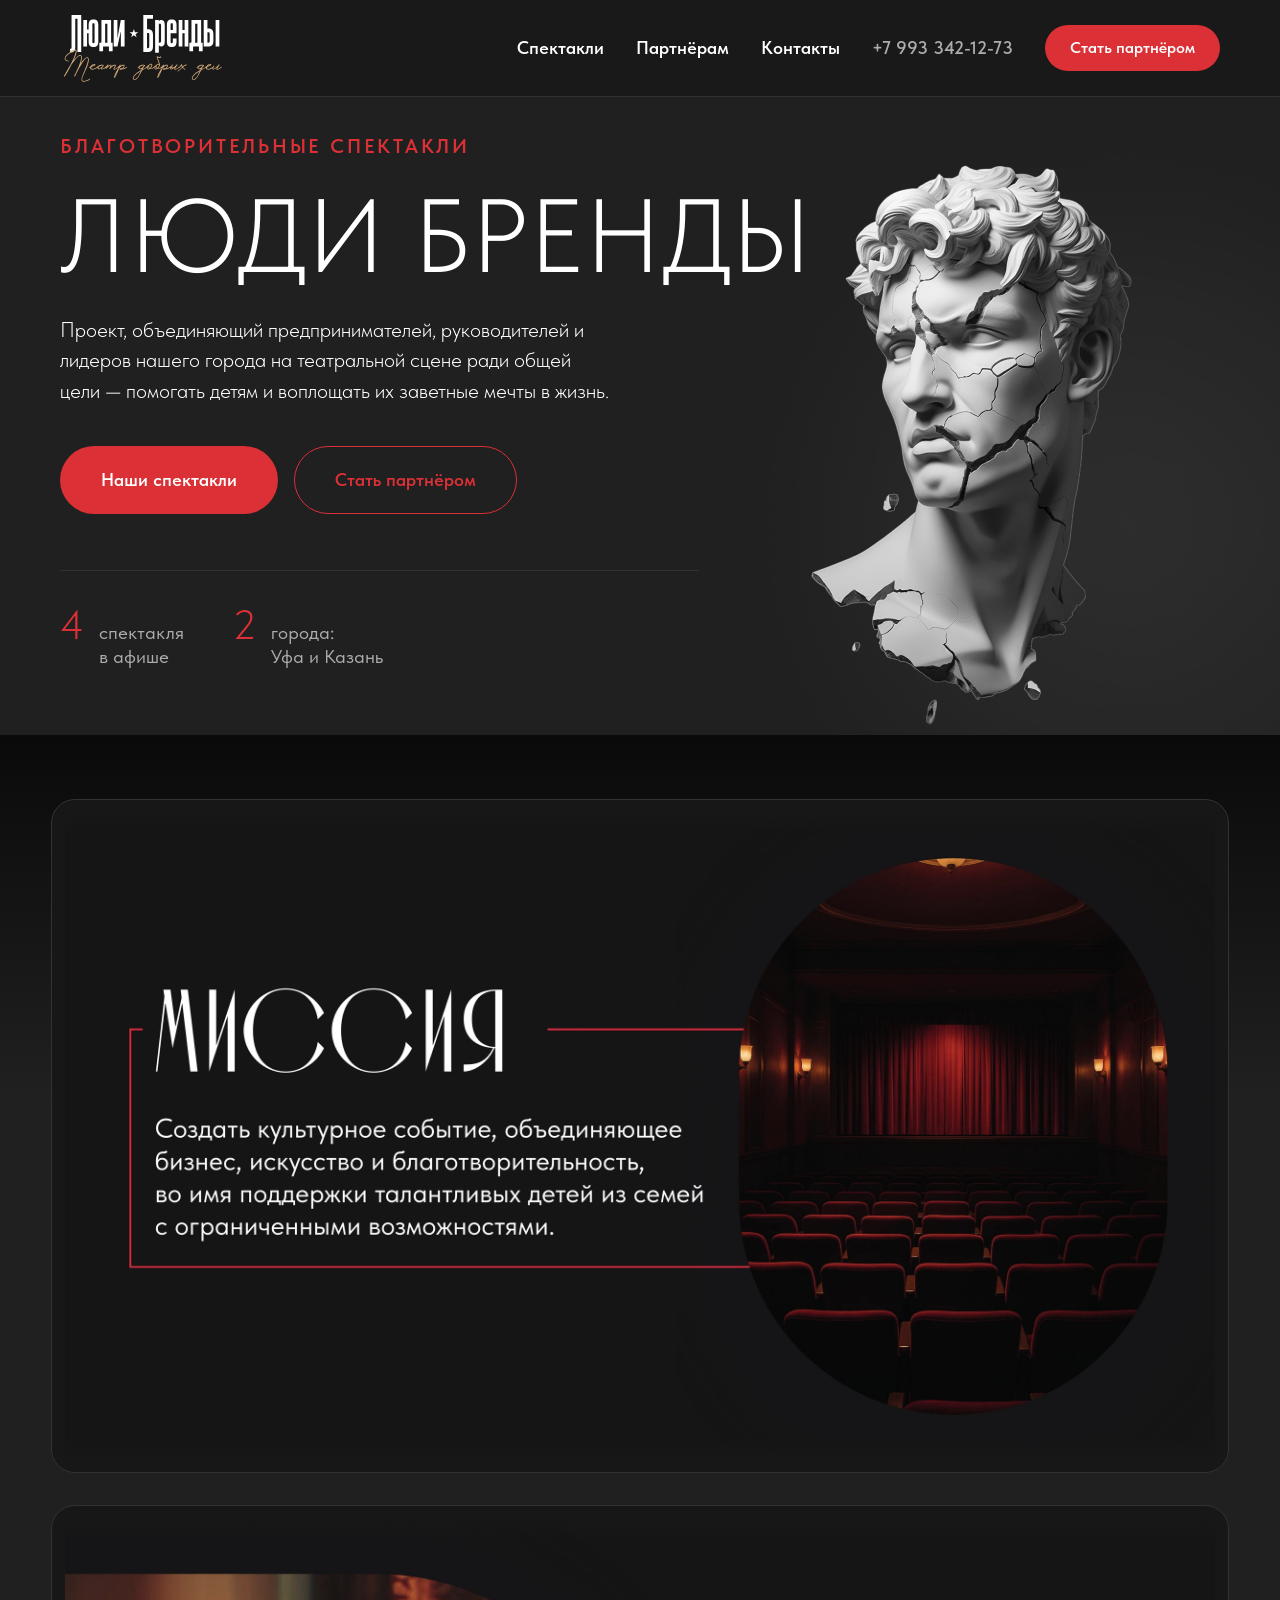
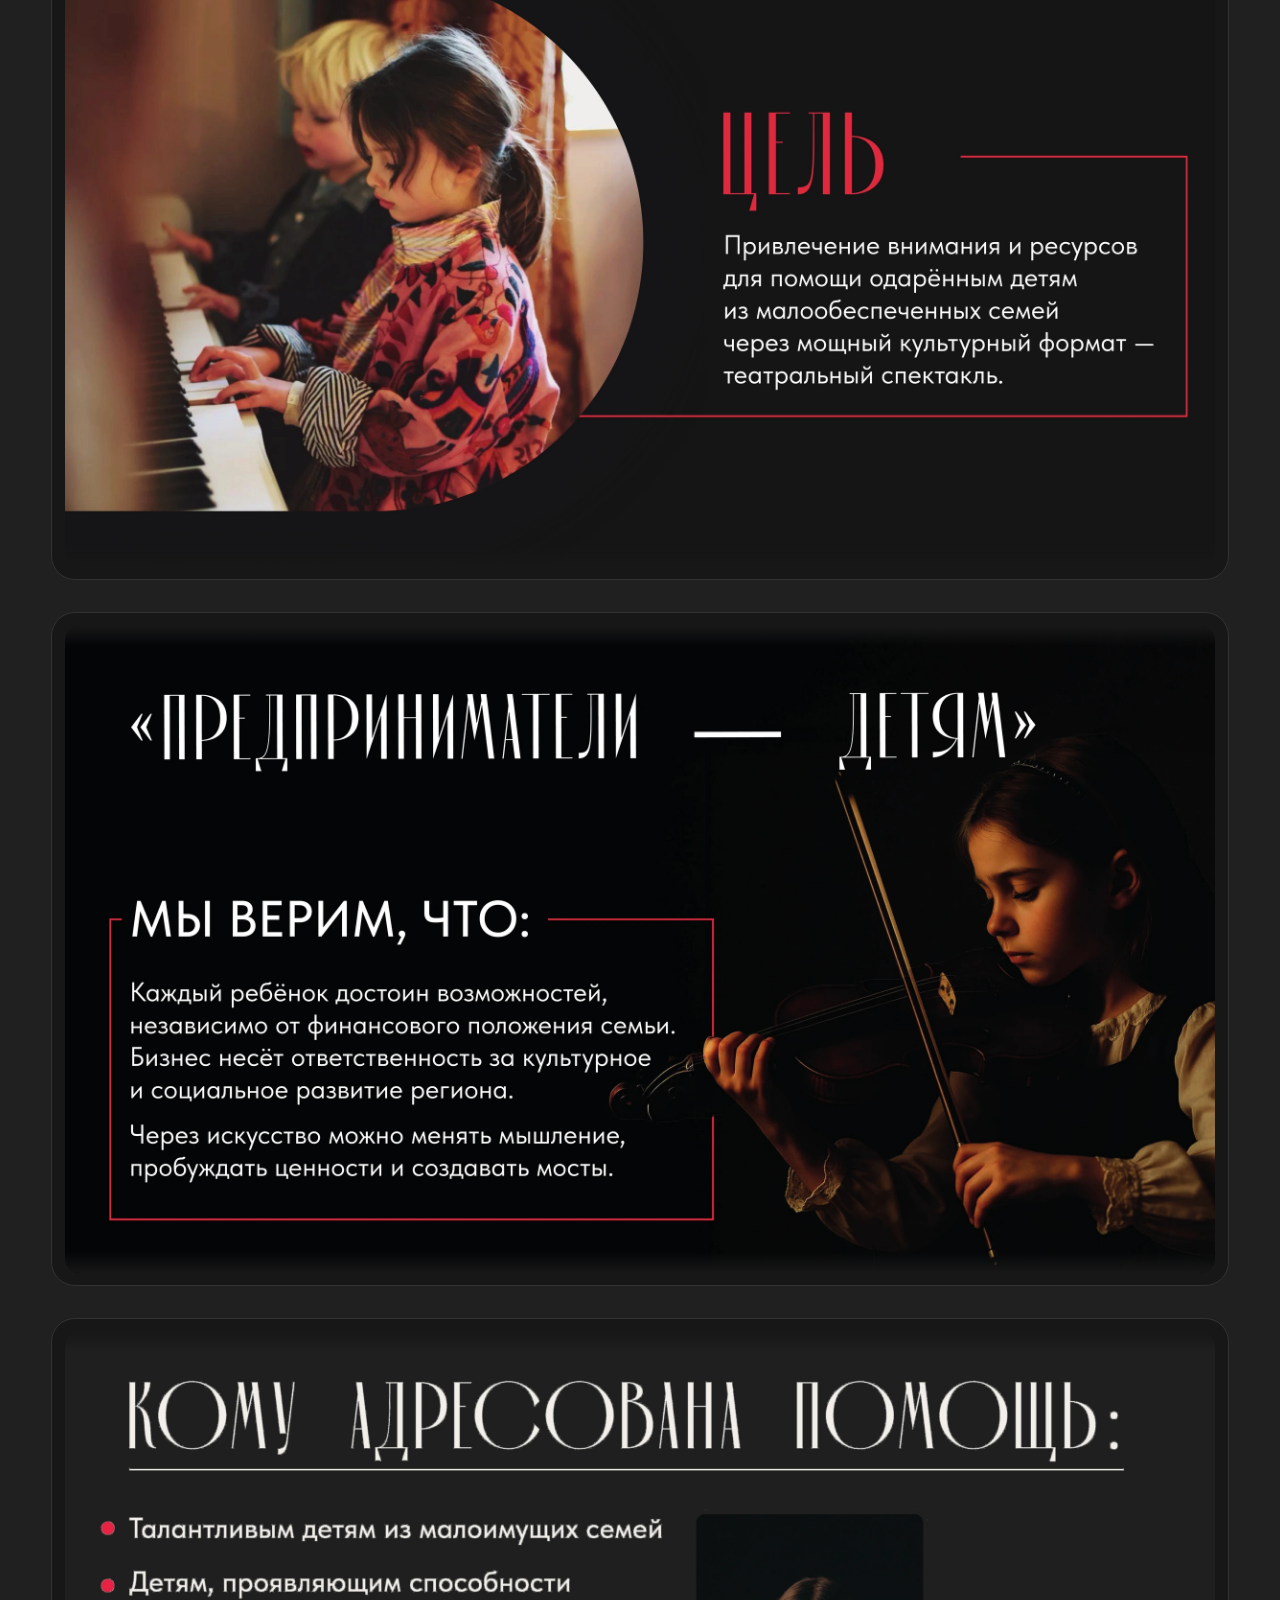
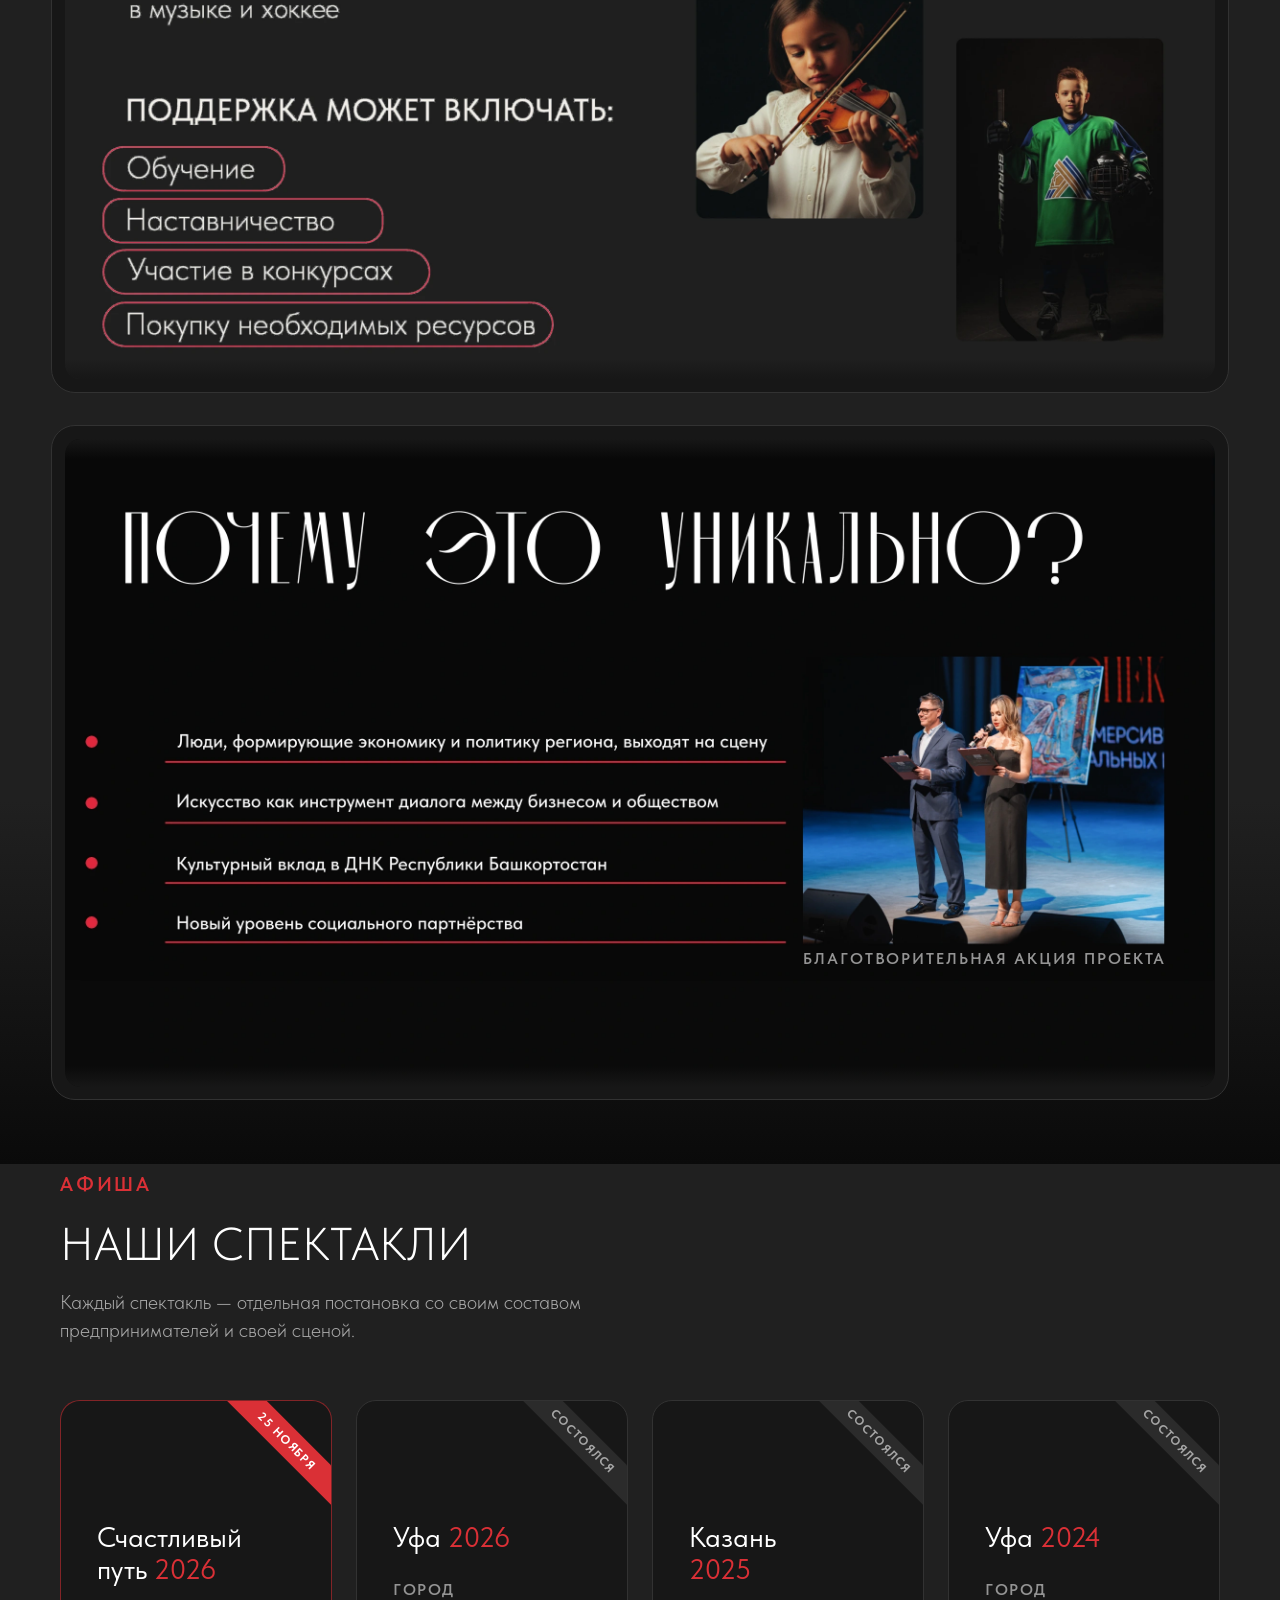
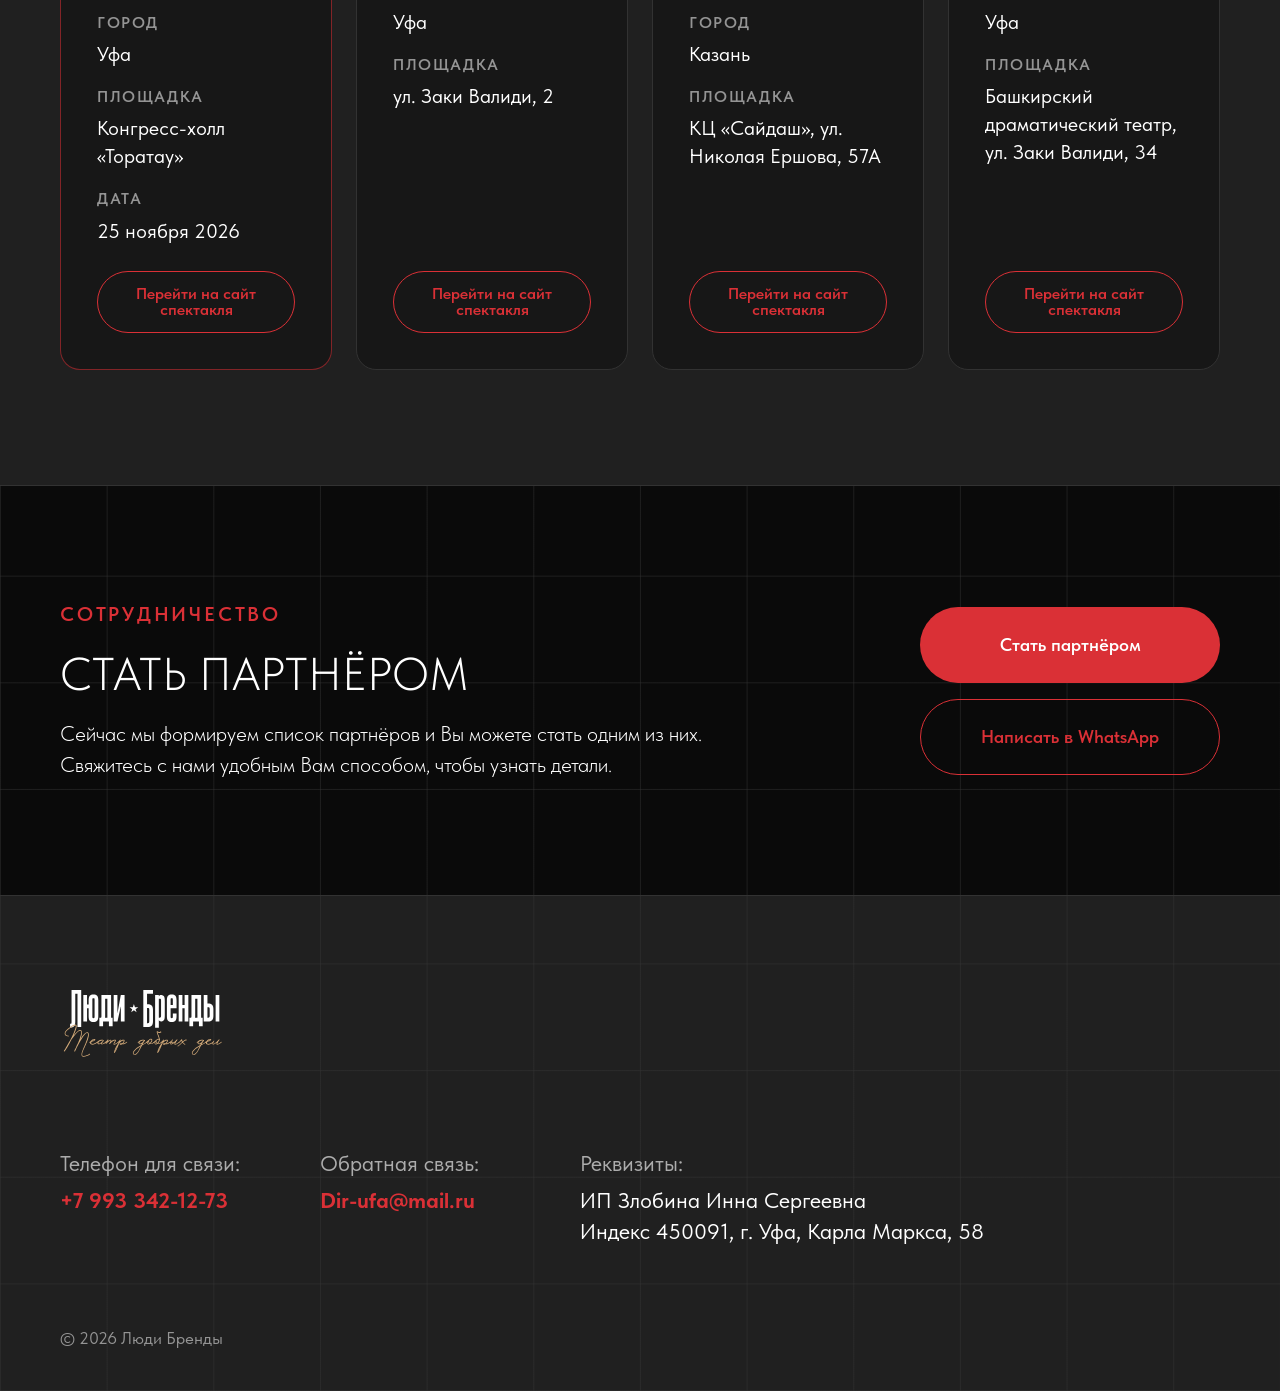
==== commit cc19325c: "home: turn the why block into a real deck slide On phones «Почему это уникально?» was hand-built mar" ====
--- a/index.html
+++ b/index.html
@@ -14,7 +14,7 @@
 	<meta property="og:image" content="assets/img/og.png">
 	<link rel="icon" href="assets/img/accent-circle.svg" type="image/svg+xml">
 	<link rel="preload" href="assets/fonts/TildaSans-VF.woff2" as="font" type="font/woff2" crossorigin>
-	<link rel="stylesheet" href="assets/css/main.css?v=20261026a">
+	<link rel="stylesheet" href="assets/css/main.css?v=20261027a">
 	<script>if (!window.matchMedia || !matchMedia('(prefers-reduced-motion: reduce)').matches) {document.documentElement.classList.add('motion');}</script>
 </head>
 
@@ -104,44 +104,15 @@
 			</figure>
 			<figure class="pdf-slide pdf-slide_why reveal">
 				<div class="pdf-slide__frame">
-					<img src="assets/img/story/pdf-why-points.webp"
-						alt="Почему это уникально: люди, формирующие экономику и политику региона, выходят на сцену; искусство как инструмент диалога между бизнесом и обществом; культурный вклад в ДНК Республики Башкортостан; новый уровень социального партнёрства."
-						width="2400" height="1352" loading="lazy">
+					<picture>
+						<source media="(max-width:1279px)" srcset="assets/img/story/mobile-why.webp?v=2" width="800" height="1349">
+						<img src="assets/img/story/pdf-why-points.webp?v=2"
+							alt="Почему это уникально: люди, формирующие экономику и политику региона, выходят на сцену; искусство как инструмент диалога между бизнесом и обществом; культурный вклад в ДНК Республики Башкортостан; новый уровень социального партнёрства."
+							width="2400" height="1352" loading="lazy">
+					</picture>
 					<figcaption>Благотворительная акция проекта</figcaption>
 				</div>
 			</figure>
-
-			<section class="why-mobile" aria-label="Почему это уникально?">
-				<div class="why-mobile__card">
-					<img class="why-mobile__heading" src="assets/img/story/why-heading.webp?v=2" alt="Почему это уникально?"
-						width="1464" height="180" loading="lazy">
-					<ol class="why__list" data-reveal-group>
-						<li class="why__item reveal">
-							<span class="why__dot" aria-hidden="true"></span>
-							<p>Люди, формирующие экономику и политику региона, выходят на сцену</p>
-						</li>
-						<li class="why__item reveal">
-							<span class="why__dot" aria-hidden="true"></span>
-							<p>Искусство как инструмент диалога между бизнесом и обществом</p>
-						</li>
-						<li class="why__item reveal">
-							<span class="why__dot" aria-hidden="true"></span>
-							<p>Культурный вклад в ДНК Республики Башкортостан</p>
-						</li>
-						<li class="why__item reveal">
-							<span class="why__dot" aria-hidden="true"></span>
-							<p>Новый уровень социального партнёрства</p>
-						</li>
-					</ol>
-					<figure class="why-mobile__photo reveal_img">
-						<div class="why__media-frame">
-							<img src="assets/img/story/why-stage.jpg" alt="Вручение подарка на сцене" width="1600" height="1067"
-								loading="lazy">
-						</div>
-						<figcaption>Благотворительная акция проекта</figcaption>
-					</figure>
-				</div>
-			</section>
 		</section>
 
 		<!-- ============================ СПЕКТАКЛИ ============================ -->
--- a/assets/css/main.css
+++ b/assets/css/main.css
@@ -698,14 +698,26 @@
    color: var(--muted-3);
 }
 
+/* The frame wraps the whole slide so the caption is positioned against the
+   art itself; the picture inside already paints the fades. */
+.pdf-slide_why .pdf-slide__frame::before,
+.pdf-slide_why .pdf-slide__frame::after {
+   display: none;
+}
+
+/* The caption hangs under the photo block of the slide: the box matches the
+   photo's edges (64.2% … 95.6% of the art), so centring lands on the photo
+   rather than on the whole slide. nowrap keeps it one centred line. */
 .pdf-slide_why figcaption {
    position: absolute;
    top: 78.6%;
-   right: 4%;
-   left: 61%;
+   right: 4.4%;
+   left: 64.2%;
    z-index: 2;
    margin: 0;
    padding: 0;
+   text-align: center;
+   white-space: nowrap;
 }
 
 /* ============================ programme sections ============================ */
@@ -1176,65 +1188,15 @@
    }
 }
 
-.why-mobile {
-   display: none;
-}
-
 @media (max-width: 1279px) {
-   .why-mobile {
-      display: block;
-      margin: 0;
-   }
-
-   .why-mobile__card {
-      padding: 24px;
-      background: var(--bg-card);
-      border: 1px solid var(--line-soft);
-      border-radius: 20px;
-   }
-
-   .why-mobile__heading {
-      display: block;
-      width: 100%;
-      height: auto;
-      margin: 8px 0 22px;
-   }
-
-   .why-mobile .why__list {
-      margin-top: 0;
-   }
-
-   .why-mobile__photo {
-      margin: 28px 0 0;
-   }
-
-   .why-mobile__photo .why__media-frame {
-      aspect-ratio: 3 / 2;
-   }
-
-   .why-mobile__photo figcaption {
-      margin-top: 14px;
-      font-size: 15.6px;
-      font-weight: 600;
-      letter-spacing: 0.12em;
-      text-transform: uppercase;
-      color: var(--muted-3);
-   }
-
-   .pdf-slide_why {
+
+   /* The phone slide carries its caption inside the art. */
+   .pdf-slide_why figcaption {
       display: none;
    }
 }
 
 @media (min-width: 1280px) {
-   .why-mobile {
-      display: none;
-   }
-
-   .pdf-slide_why {
-      display: block;
-   }
-
    .programme-pdf {
       padding: clamp(40px, 5vw, 72px) clamp(24px, 4vw, 56px);
    }
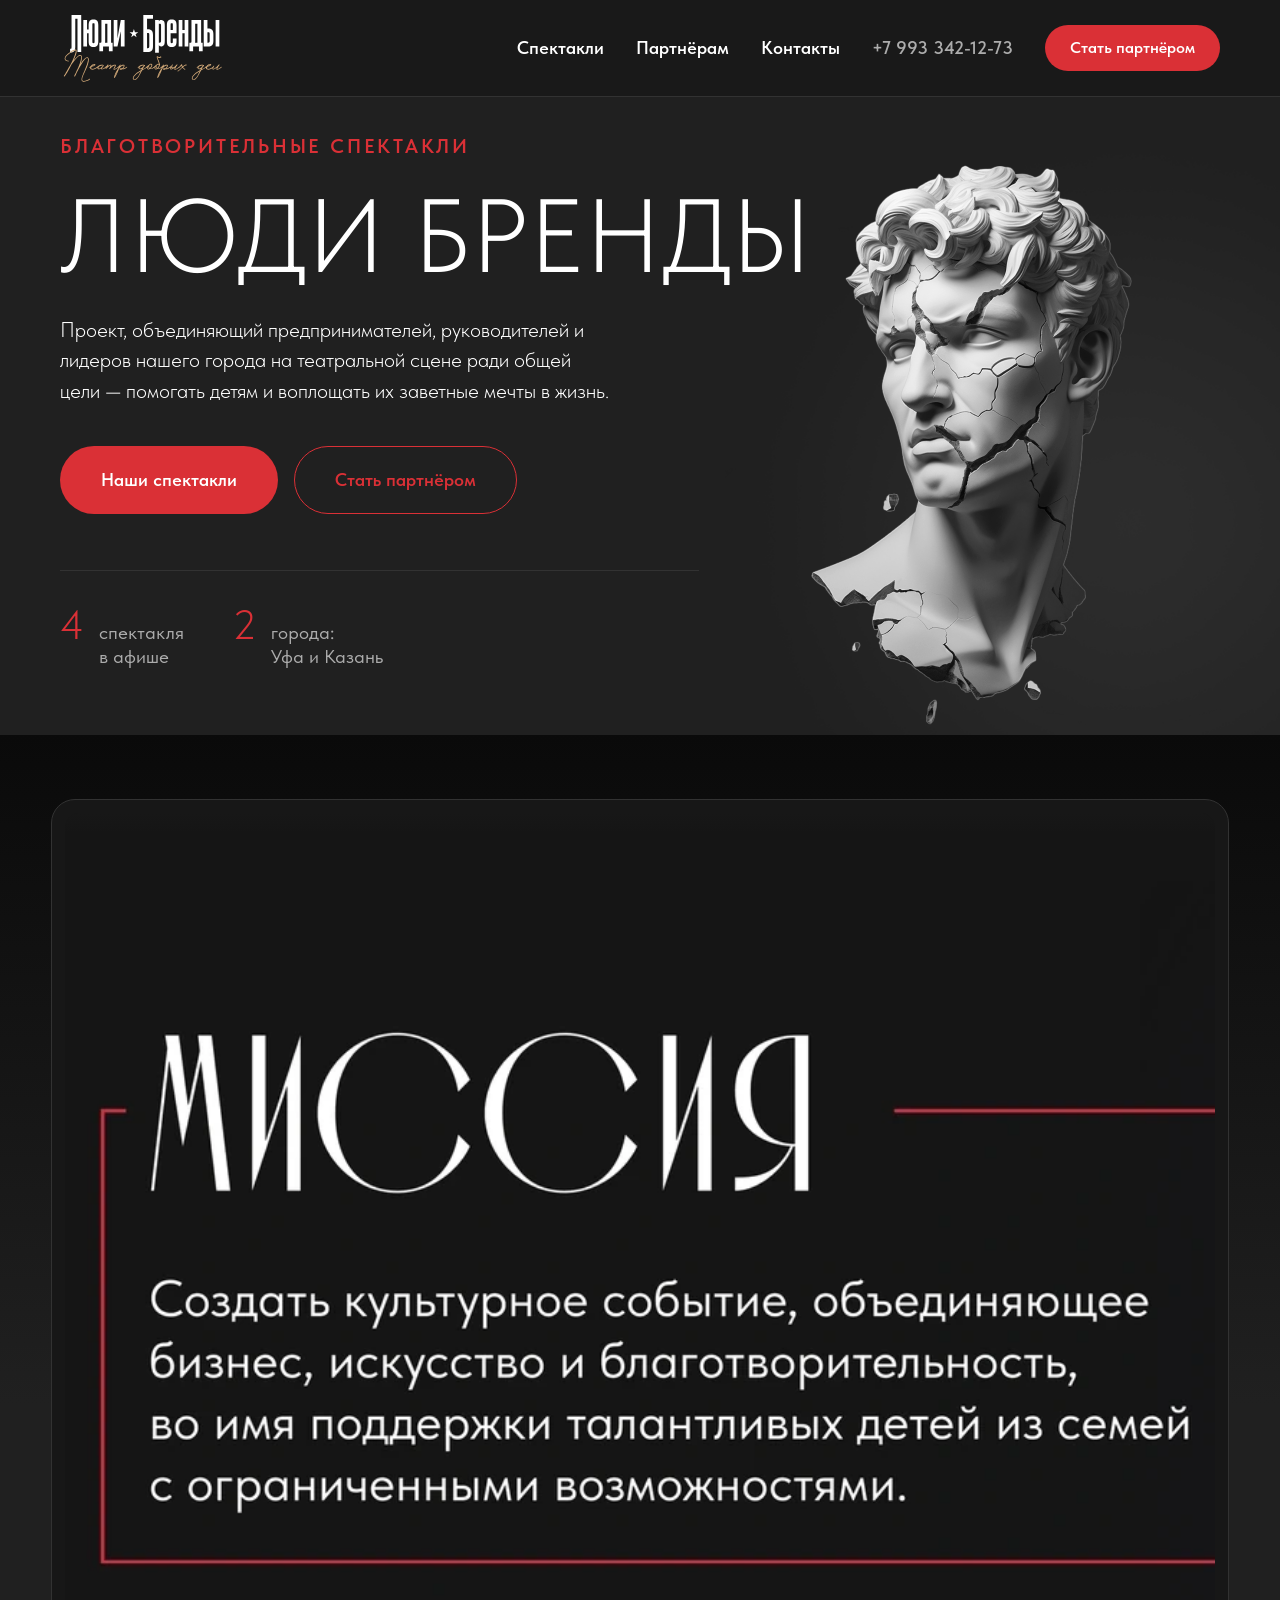
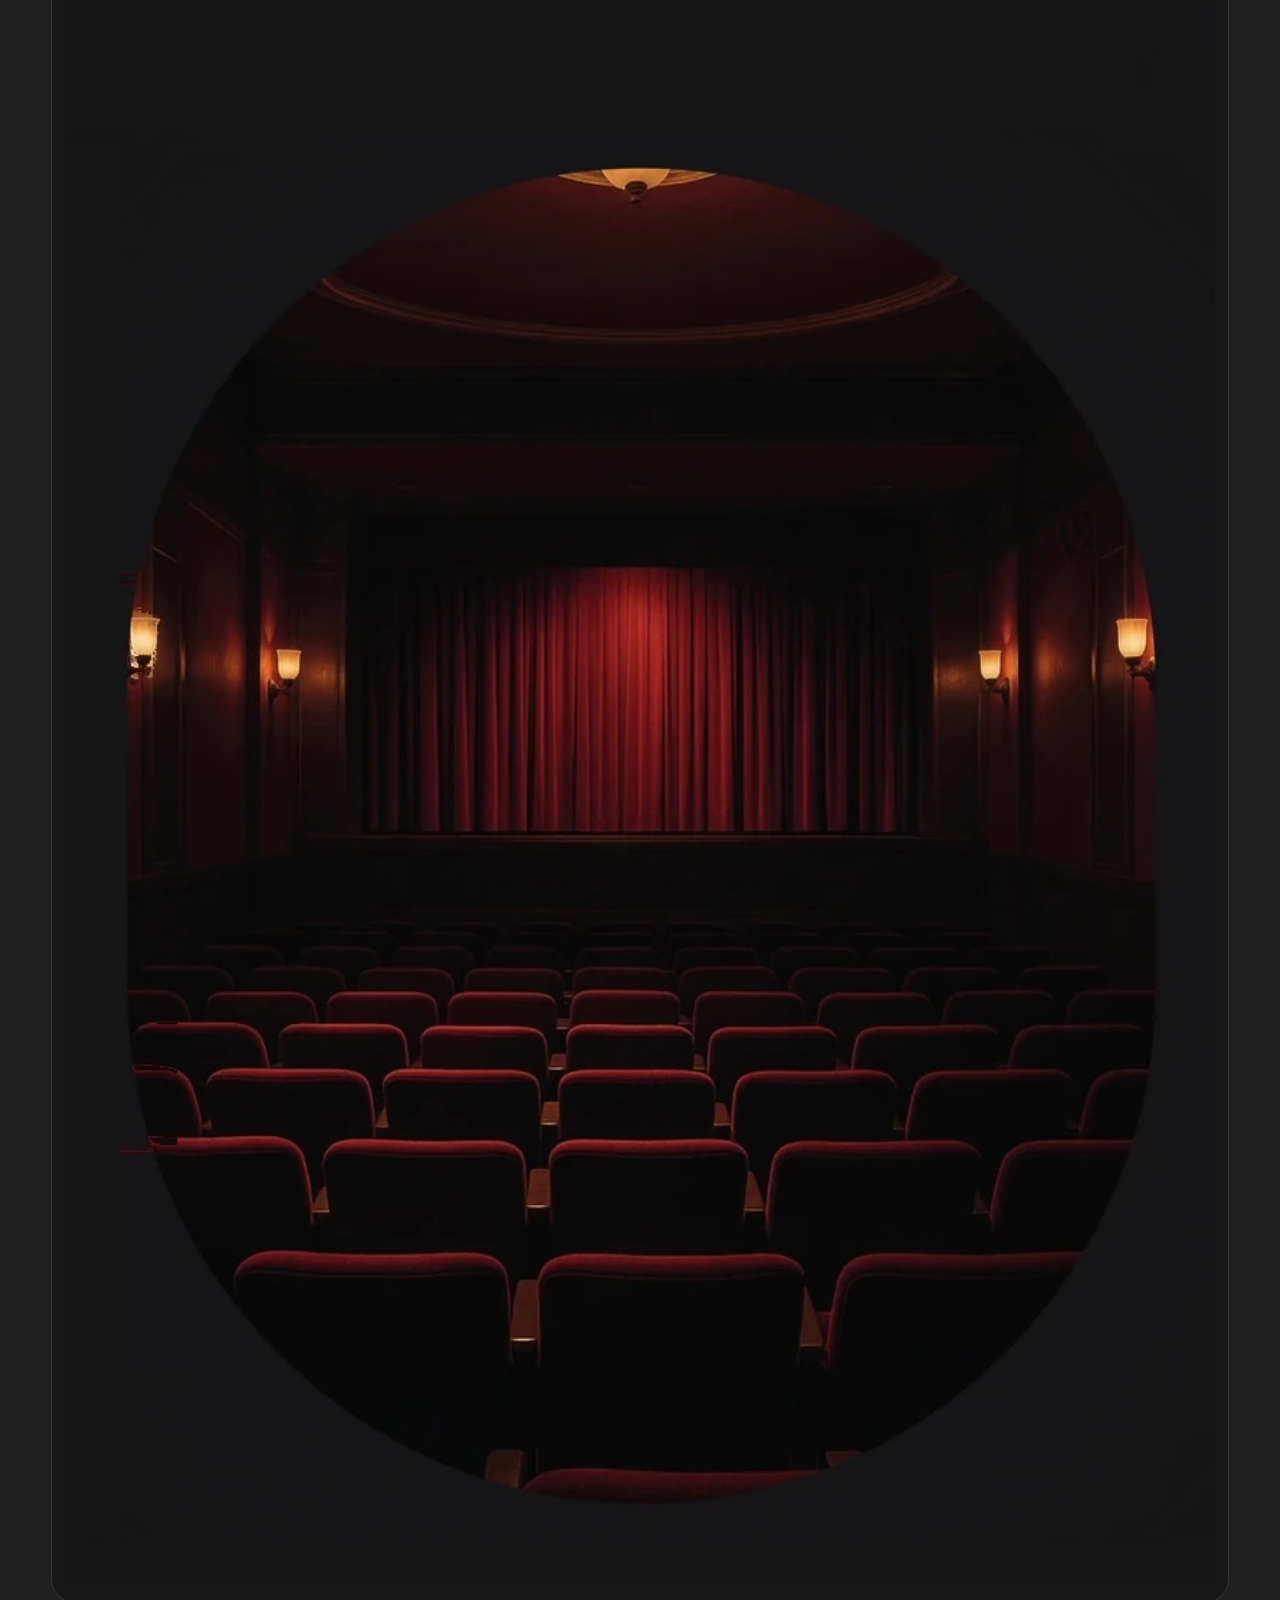
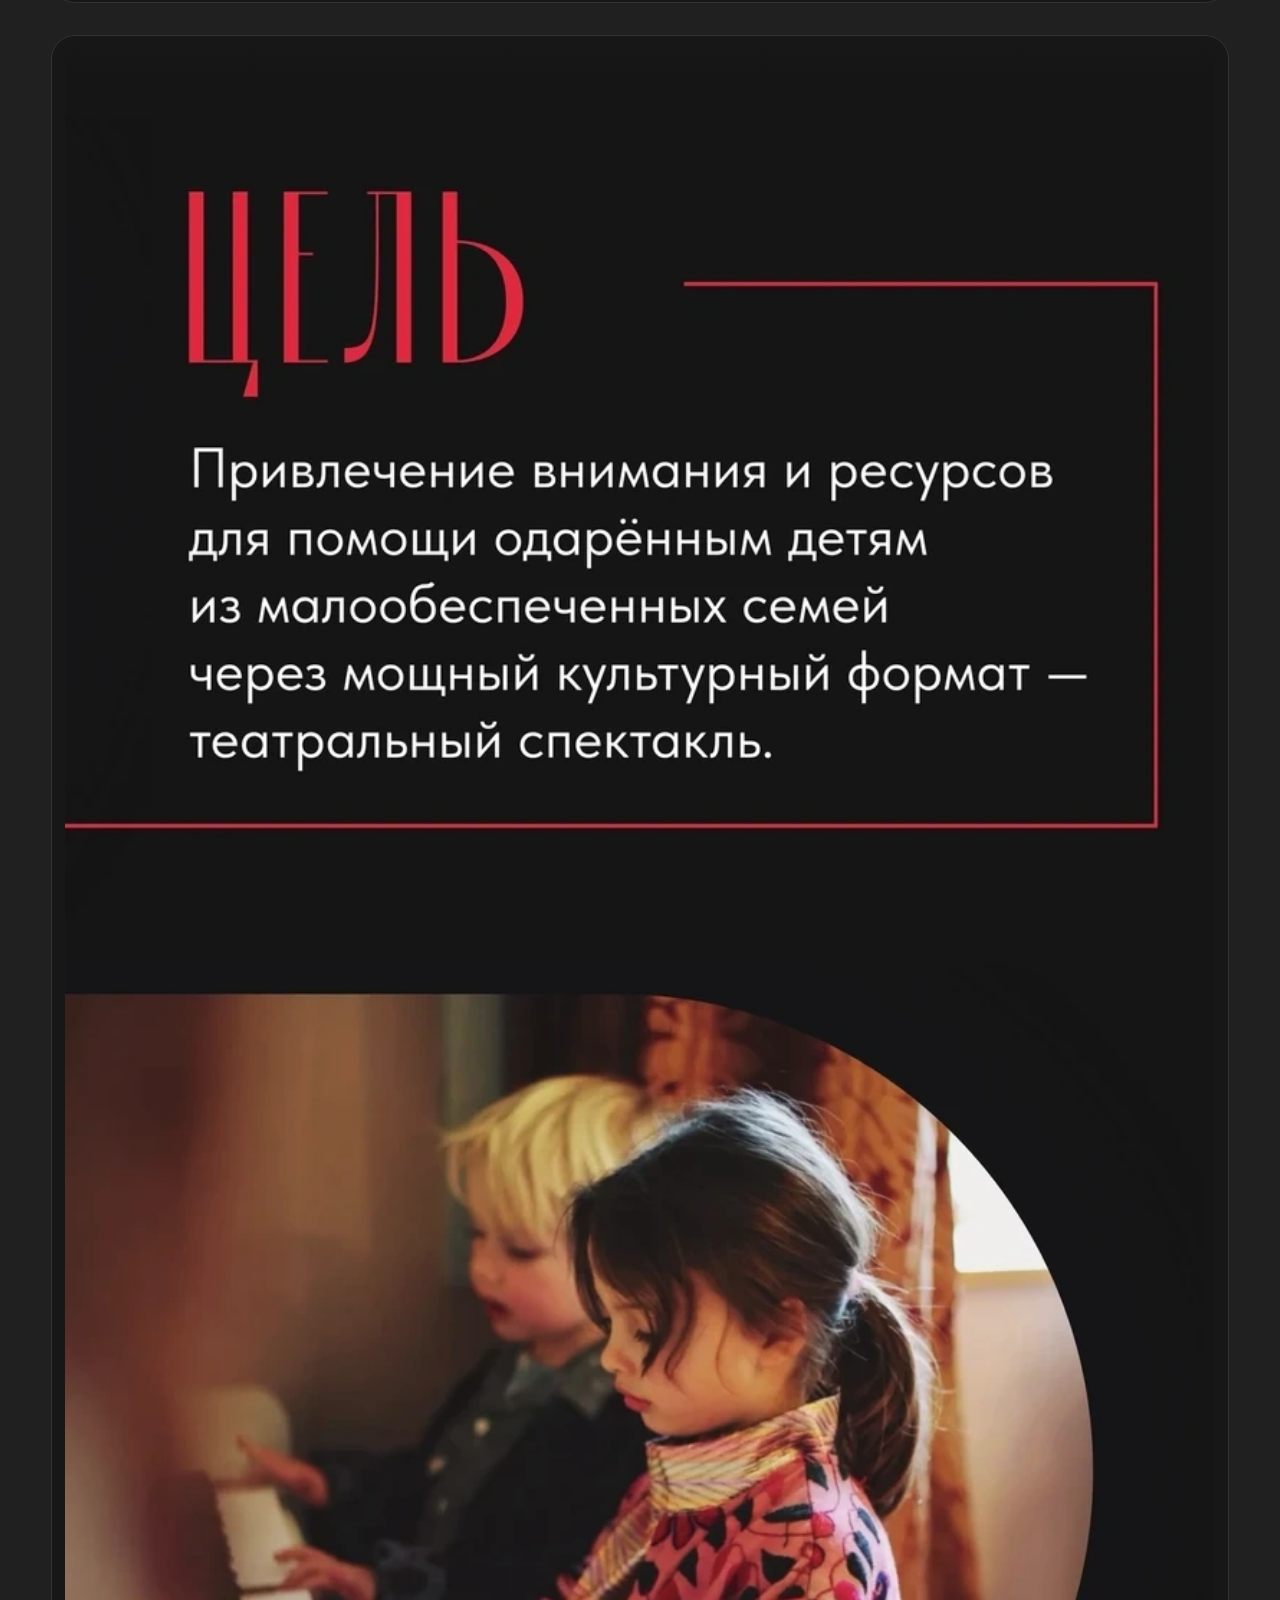
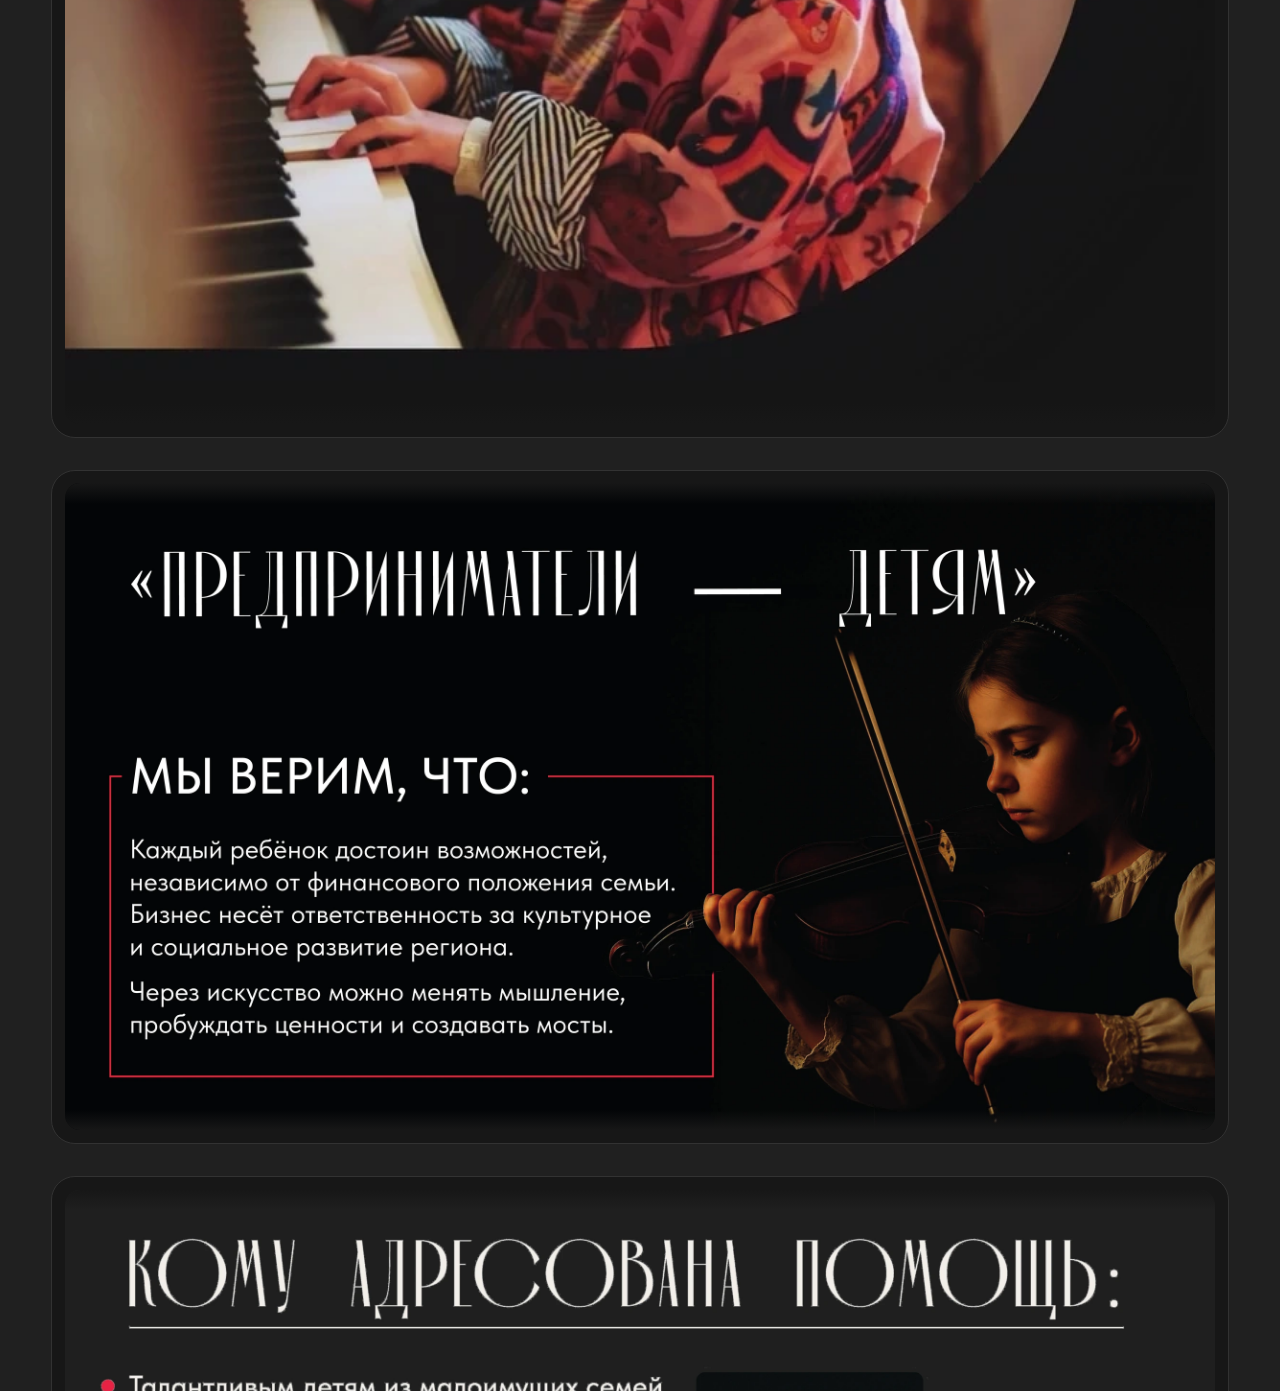
==== commit 2334229f: "home: centre the phone ovals and clear the leftover red frames mobile-mission: the oval sat 38px lef" ====
--- a/index.html
+++ b/index.html
@@ -72,7 +72,7 @@
 		<section class="programme-pdf" aria-label="Программа «Люди Бренды»">
 			<figure class="pdf-slide reveal">
 				<picture>
-					<source media="(max-width:640px)" srcset="assets/img/story/mobile-mission.webp?v=2" width="800" height="1653">
+					<source media="(max-width:640px)" srcset="assets/img/story/mobile-mission.webp?v=3" width="800" height="1653">
 					<img src="assets/img/story/pdf-mission.webp"
 						alt="Миссия: создать культурное событие, объединяющее бизнес, искусство и благотворительность, во имя поддержки талантливых детей из семей с ограниченными возможностями."
 						width="2400" height="1350" loading="lazy">
@@ -80,7 +80,7 @@
 			</figure>
 			<figure class="pdf-slide reveal">
 				<picture>
-					<source media="(max-width:640px)" srcset="assets/img/story/mobile-goal.webp?v=2" width="800" height="1374">
+					<source media="(max-width:640px)" srcset="assets/img/story/mobile-goal.webp?v=3" width="800" height="1374">
 					<img src="assets/img/story/pdf-goal.webp"
 						alt="Цель: привлечение внимания и ресурсов для помощи одарённым детям из малообеспеченных семей через театральный спектакль."
 						width="2400" height="1350" loading="lazy">
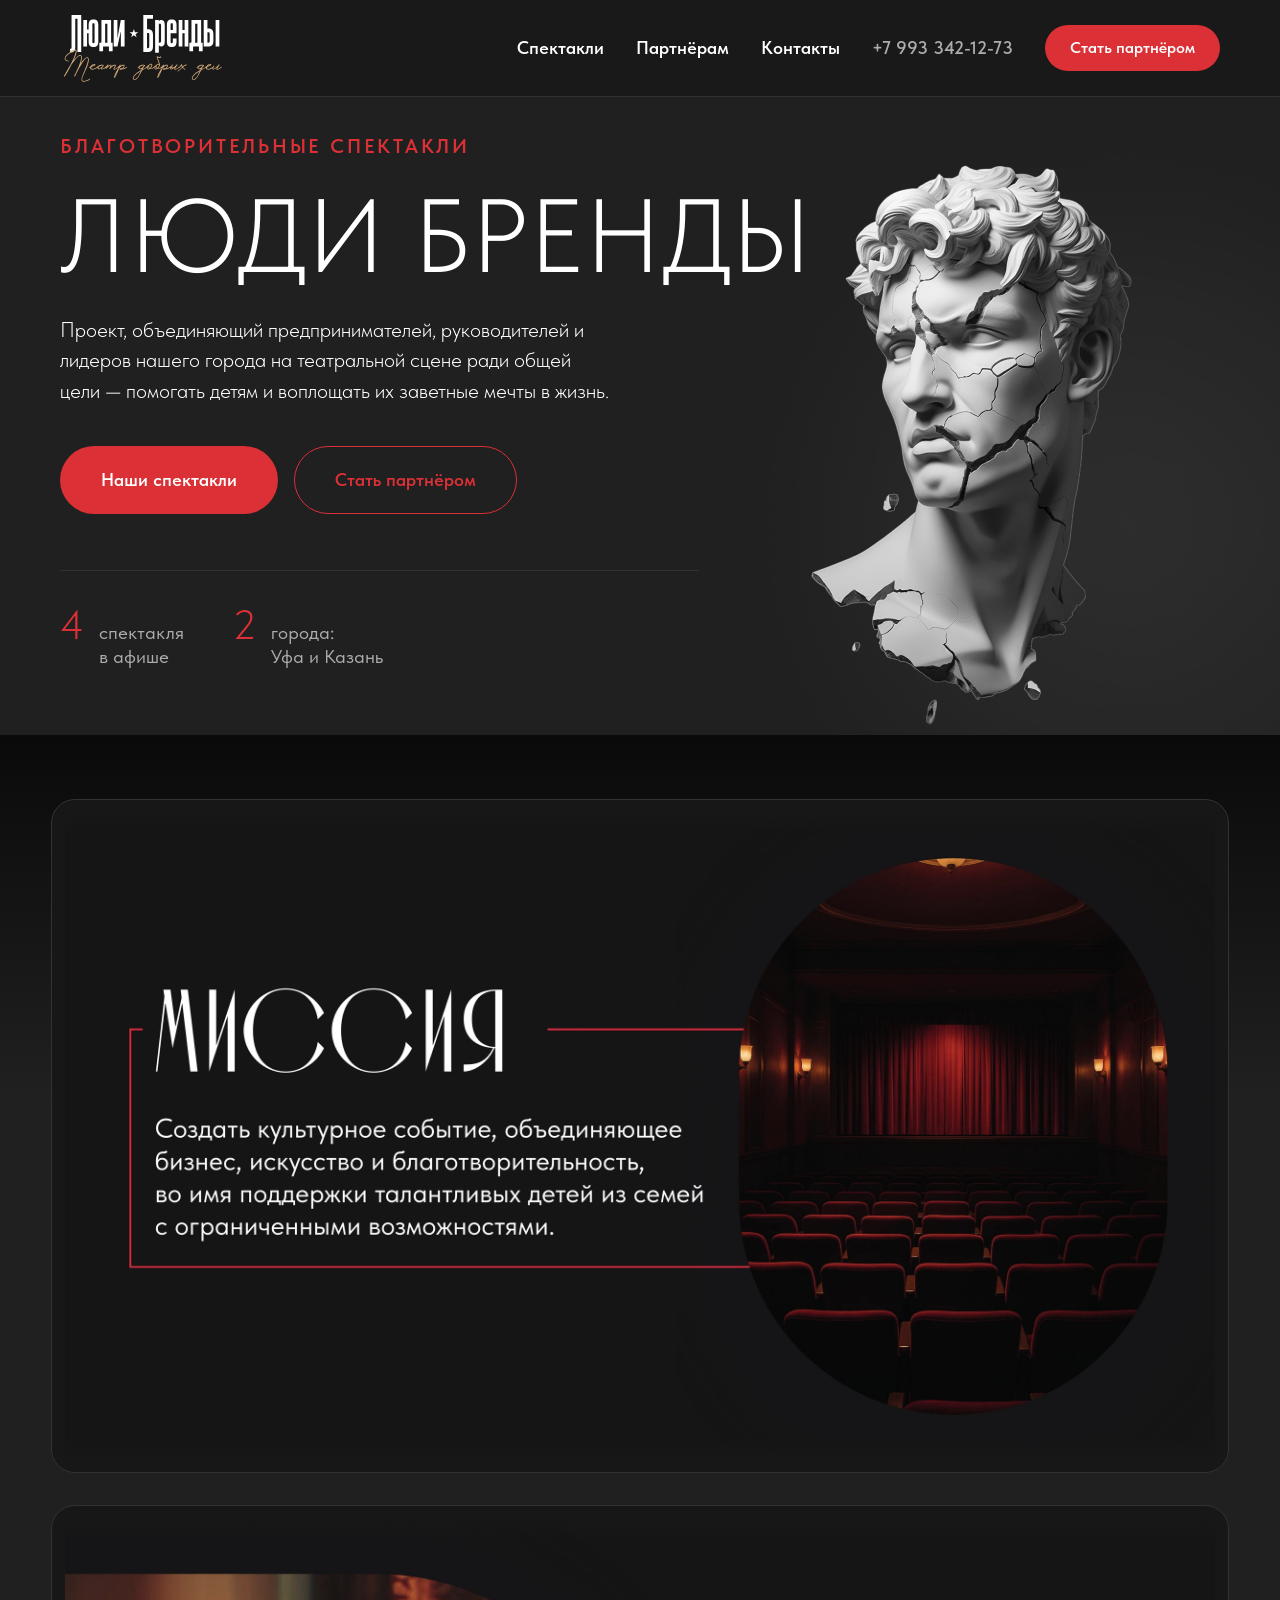
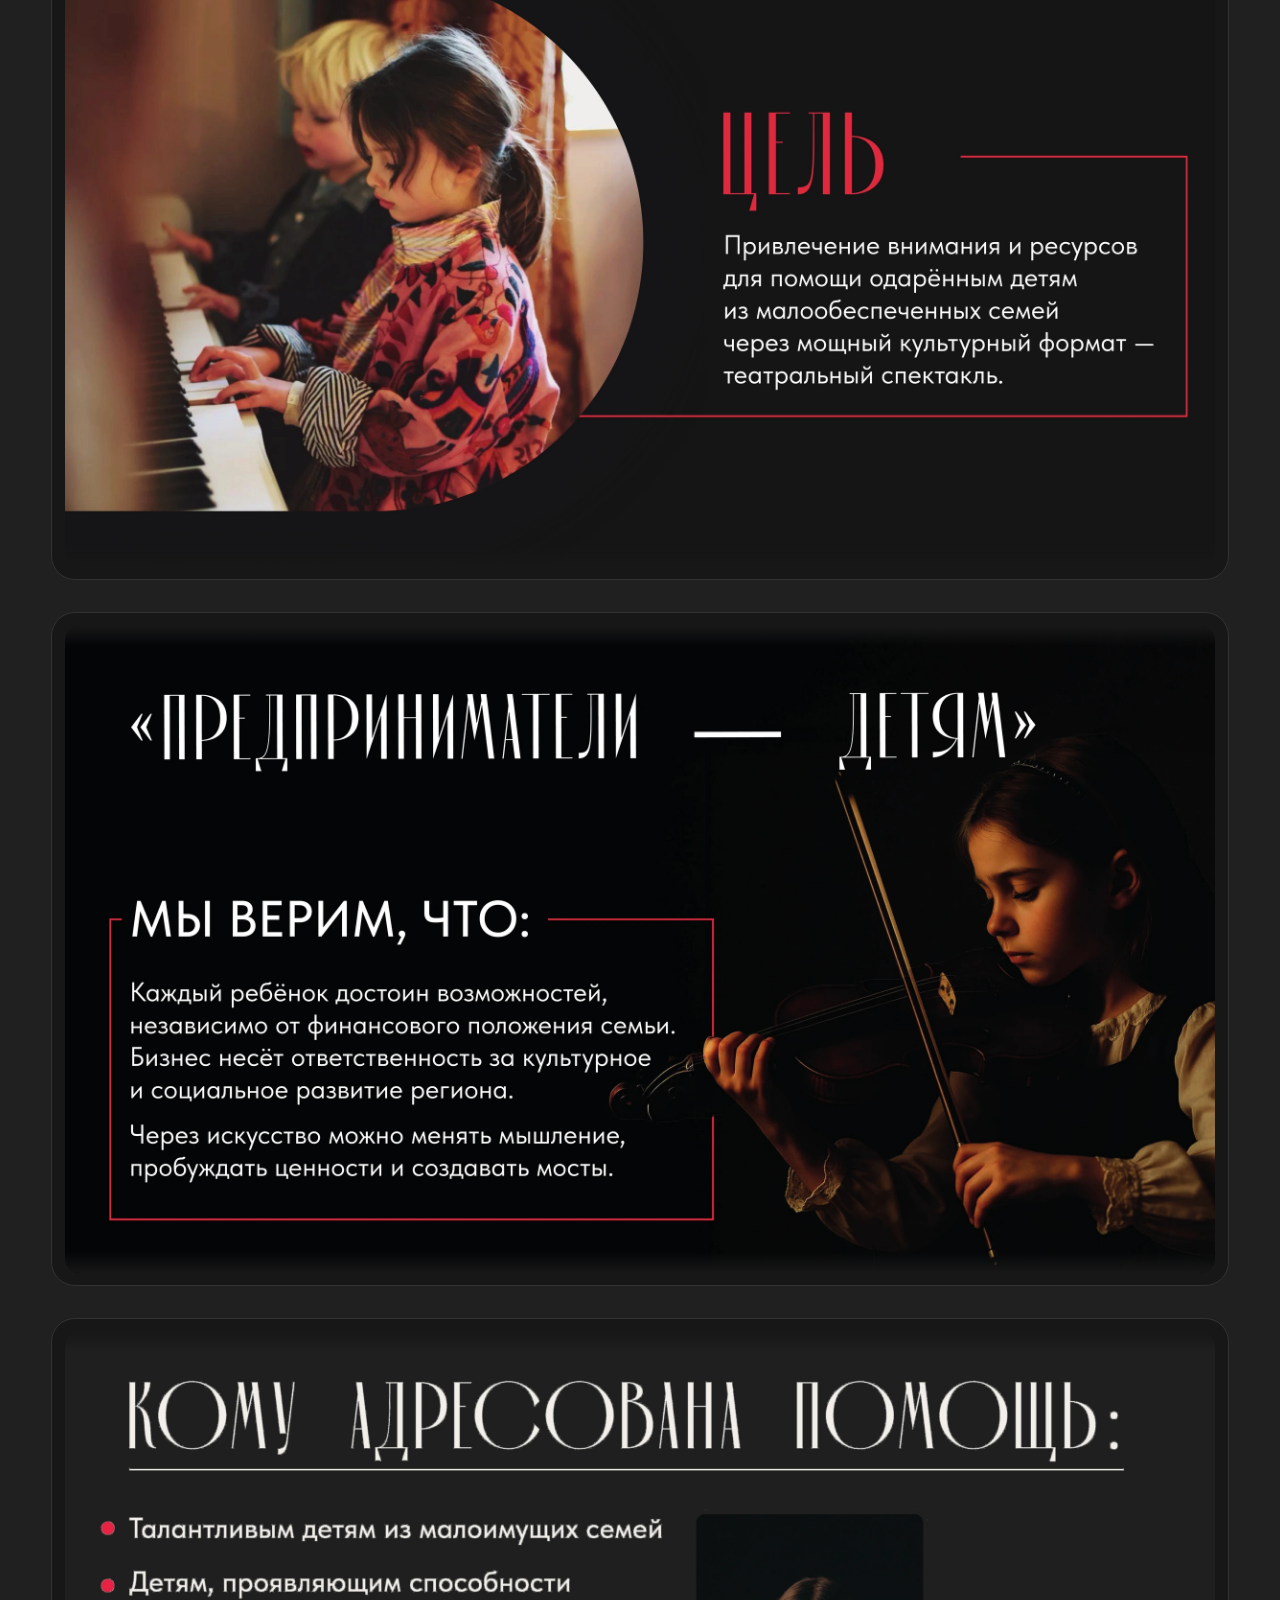
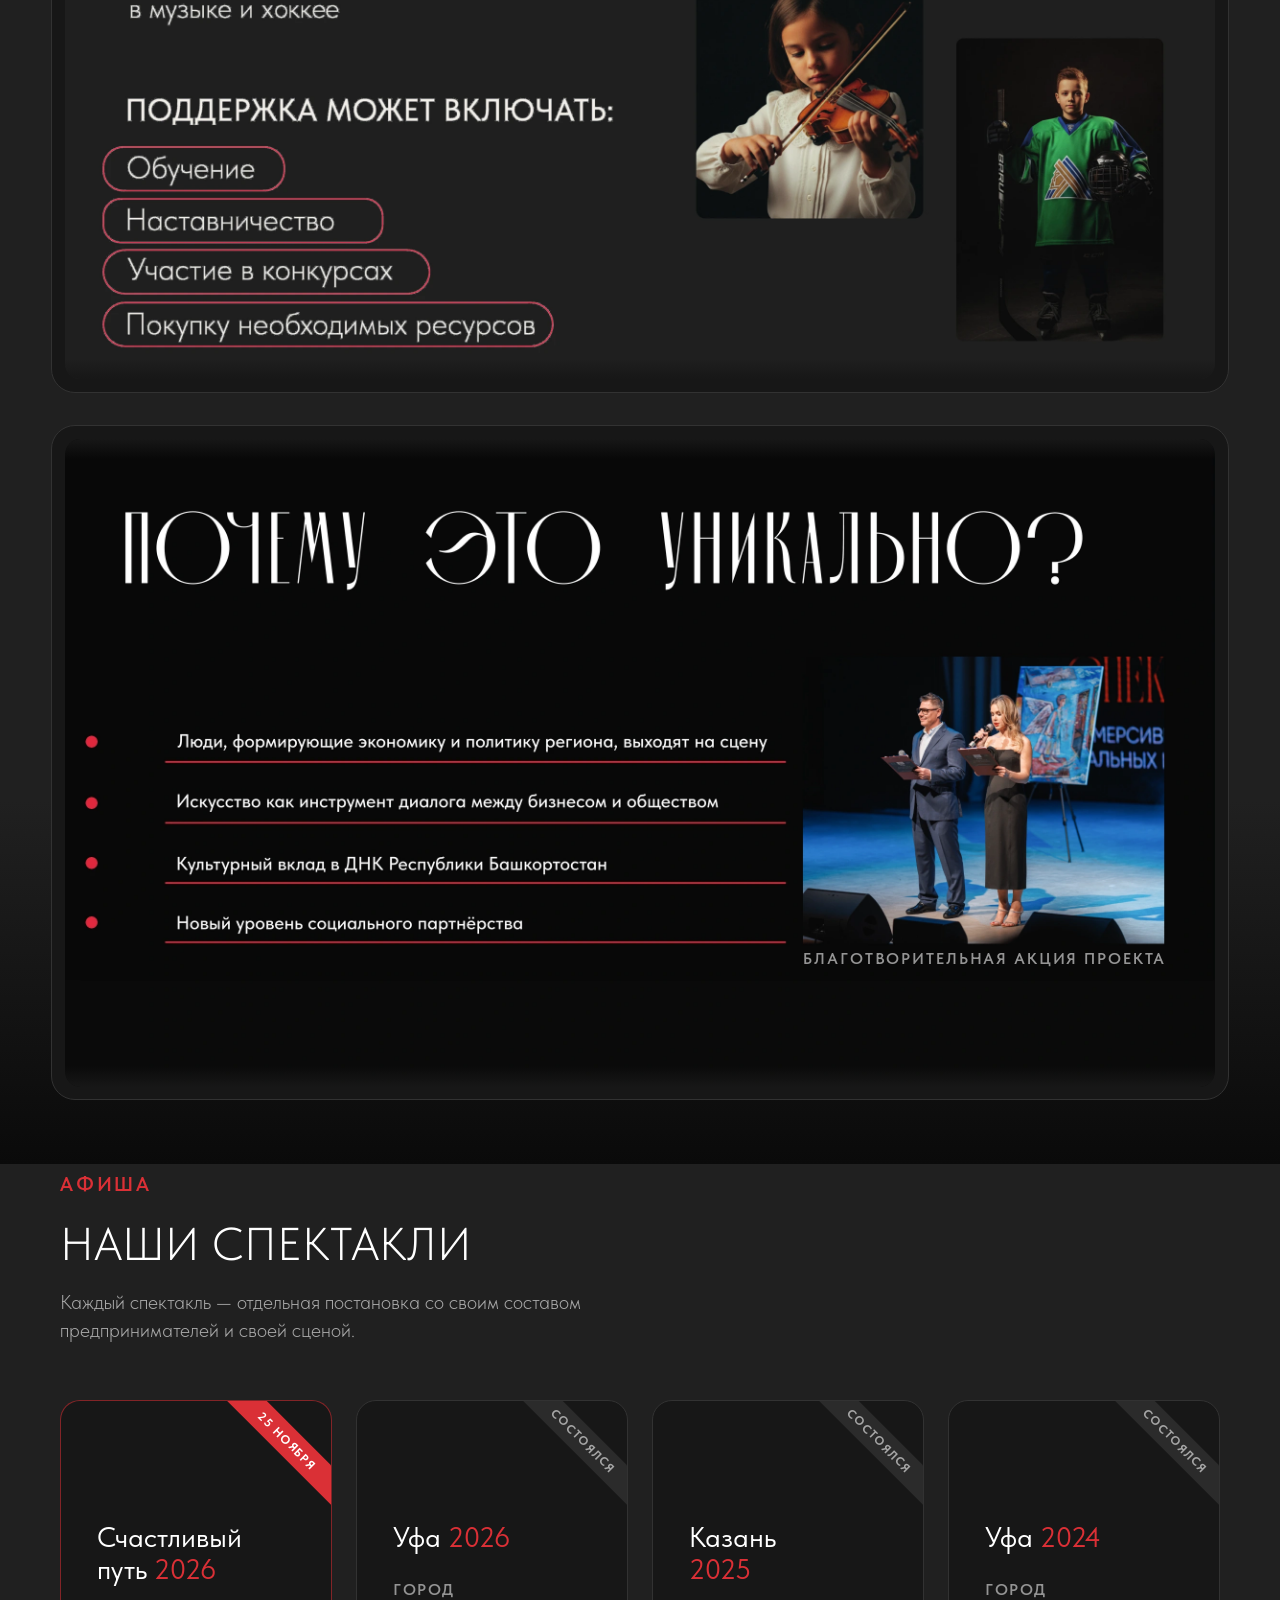
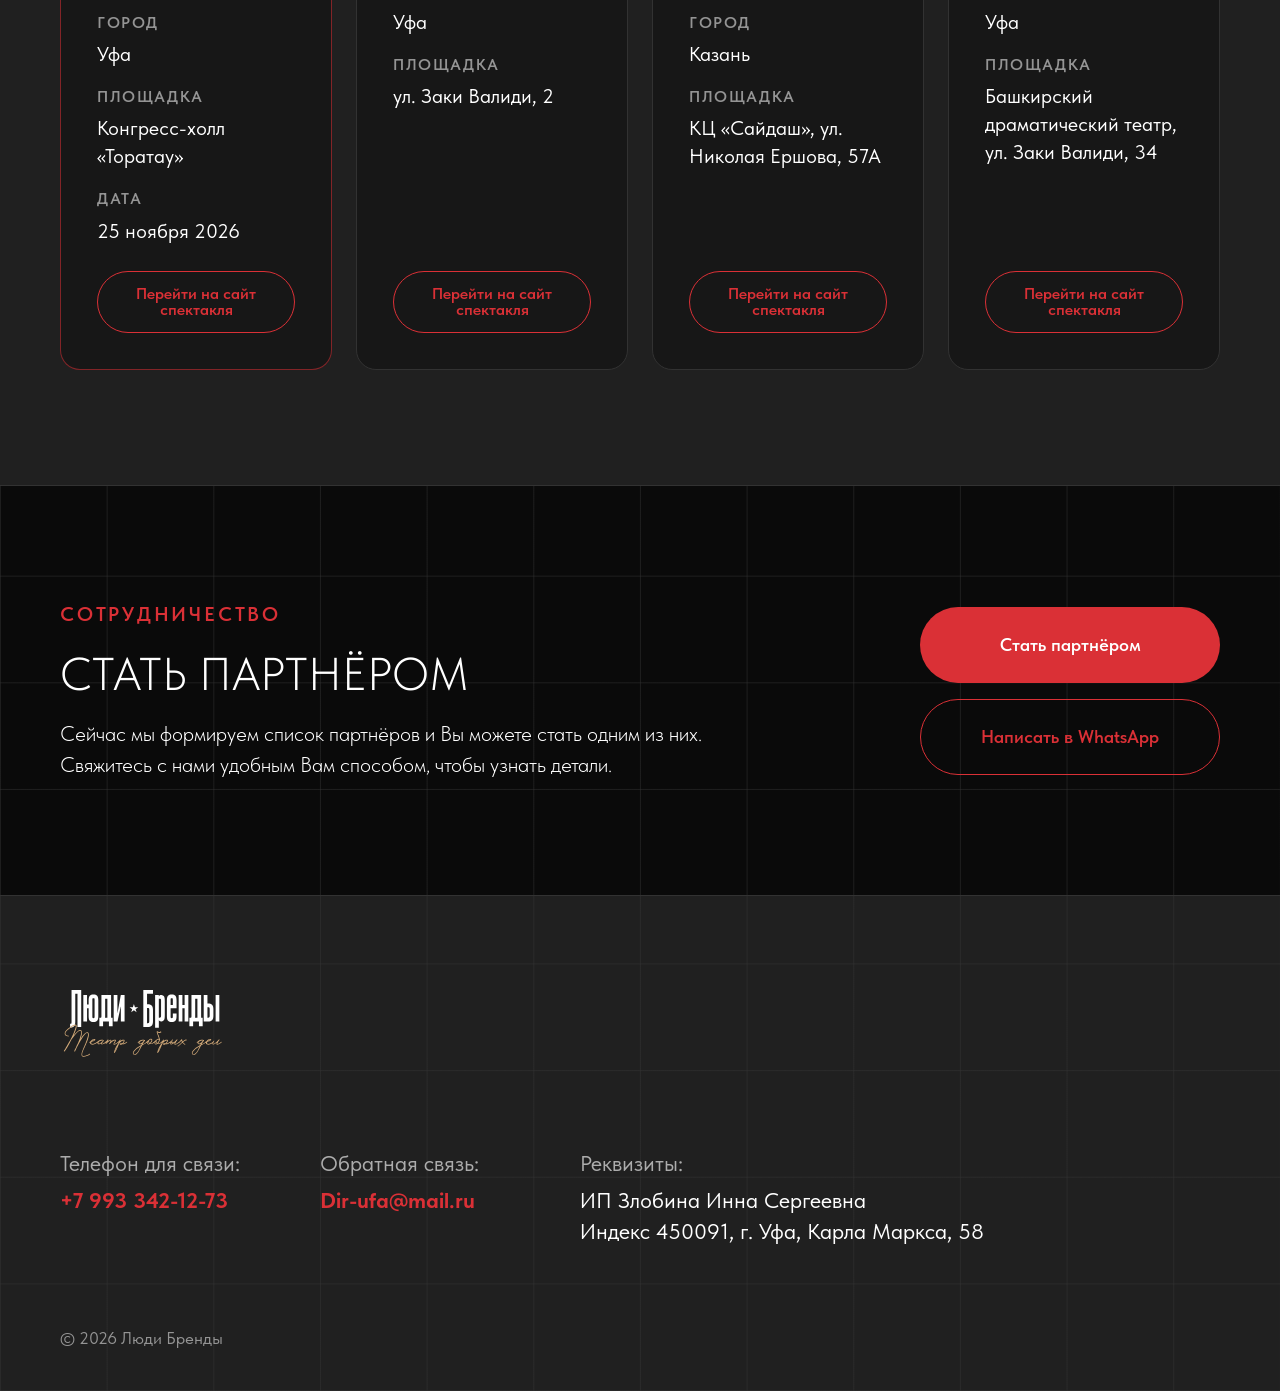
==== commit 5c409ddd: "home: fade between the hub and the show pages" ====
--- a/index.html
+++ b/index.html
@@ -14,7 +14,7 @@
 	<meta property="og:image" content="assets/img/og.png">
 	<link rel="icon" href="assets/img/accent-circle.svg" type="image/svg+xml">
 	<link rel="preload" href="assets/fonts/TildaSans-VF.woff2" as="font" type="font/woff2" crossorigin>
-	<link rel="stylesheet" href="assets/css/main.css?v=20261027a">
+	<link rel="stylesheet" href="assets/css/main.css?v=20261027e">
 	<script>if (!window.matchMedia || !matchMedia('(prefers-reduced-motion: reduce)').matches) {document.documentElement.classList.add('motion');}</script>
 </head>
 
@@ -127,7 +127,7 @@
 
 				<ul class="cards">
 					<li class="reveal">
-						<a class="card card_future" href="ufa-nov-2026/">
+						<a class="card card_future" href="ufa-nov-2026/" data-page-transition>
 							<span class="card__status card__status_future">25 ноября</span>
 							<h3 class="card__title">Счастливый путь <span>2026</span></h3>
 							<p class="card__meta">
@@ -141,7 +141,7 @@
 					</li>
 
 					<li class="reveal">
-						<a class="card" href="ufa-2026/">
+						<a class="card" href="ufa-2026/" data-page-transition>
 							<span class="card__status card__status_past">Состоялся</span>
 							<h3 class="card__title">Уфа <span>2026</span></h3>
 							<p class="card__meta">
@@ -153,7 +153,7 @@
 					</li>
 
 					<li class="reveal">
-						<a class="card" href="kazan/">
+						<a class="card" href="kazan/" data-page-transition>
 							<span class="card__status card__status_past">Состоялся</span>
 							<h3 class="card__title">Казань <span>2025</span></h3>
 							<p class="card__meta">
@@ -166,7 +166,7 @@
 					</li>
 
 					<li class="reveal">
-						<a class="card" href="ufa/">
+						<a class="card" href="ufa/" data-page-transition>
 							<span class="card__status card__status_past">Состоялся</span>
 							<h3 class="card__title">Уфа <span>2024</span></h3>
 							<p class="card__meta">
@@ -225,7 +225,7 @@
 	</footer>
 
 	<script src="assets/js/reveal.js?v=20261023a" defer></script>
-	<script src="assets/js/main.js?v=20261025b" defer></script>
+	<script src="assets/js/main.js?v=20261027a" defer></script>
 </body>
 
 </html>
--- a/assets/css/main.css
+++ b/assets/css/main.css
@@ -49,6 +49,7 @@
 html {
    scroll-behavior: smooth;
    -webkit-text-size-adjust: 100%;
+   background: var(--bg-deep);
 }
 
 body {
@@ -61,6 +62,38 @@
    line-height: 1.4;
    -webkit-font-smoothing: antialiased;
    overflow-x: hidden;
+}
+
+@keyframes page-fade-in {
+   from {
+      opacity: 0;
+   }
+
+   to {
+      opacity: 1;
+   }
+}
+
+@media (prefers-reduced-motion: no-preference) {
+   body {
+      animation: page-fade-in 0.28s ease-out;
+   }
+}
+
+/* Full-screen curtain used when a spectacle card is opened: the hub fades to
+   the deep background for 0.22s, then the next page fades in from it. */
+.page-transition {
+   position: fixed;
+   inset: 0;
+   z-index: 300;
+   background: var(--bg-deep);
+   opacity: 0;
+   pointer-events: none;
+   transition: opacity 0.22s ease;
+}
+
+.page-transition.is-active {
+   opacity: 1;
 }
 
 img {
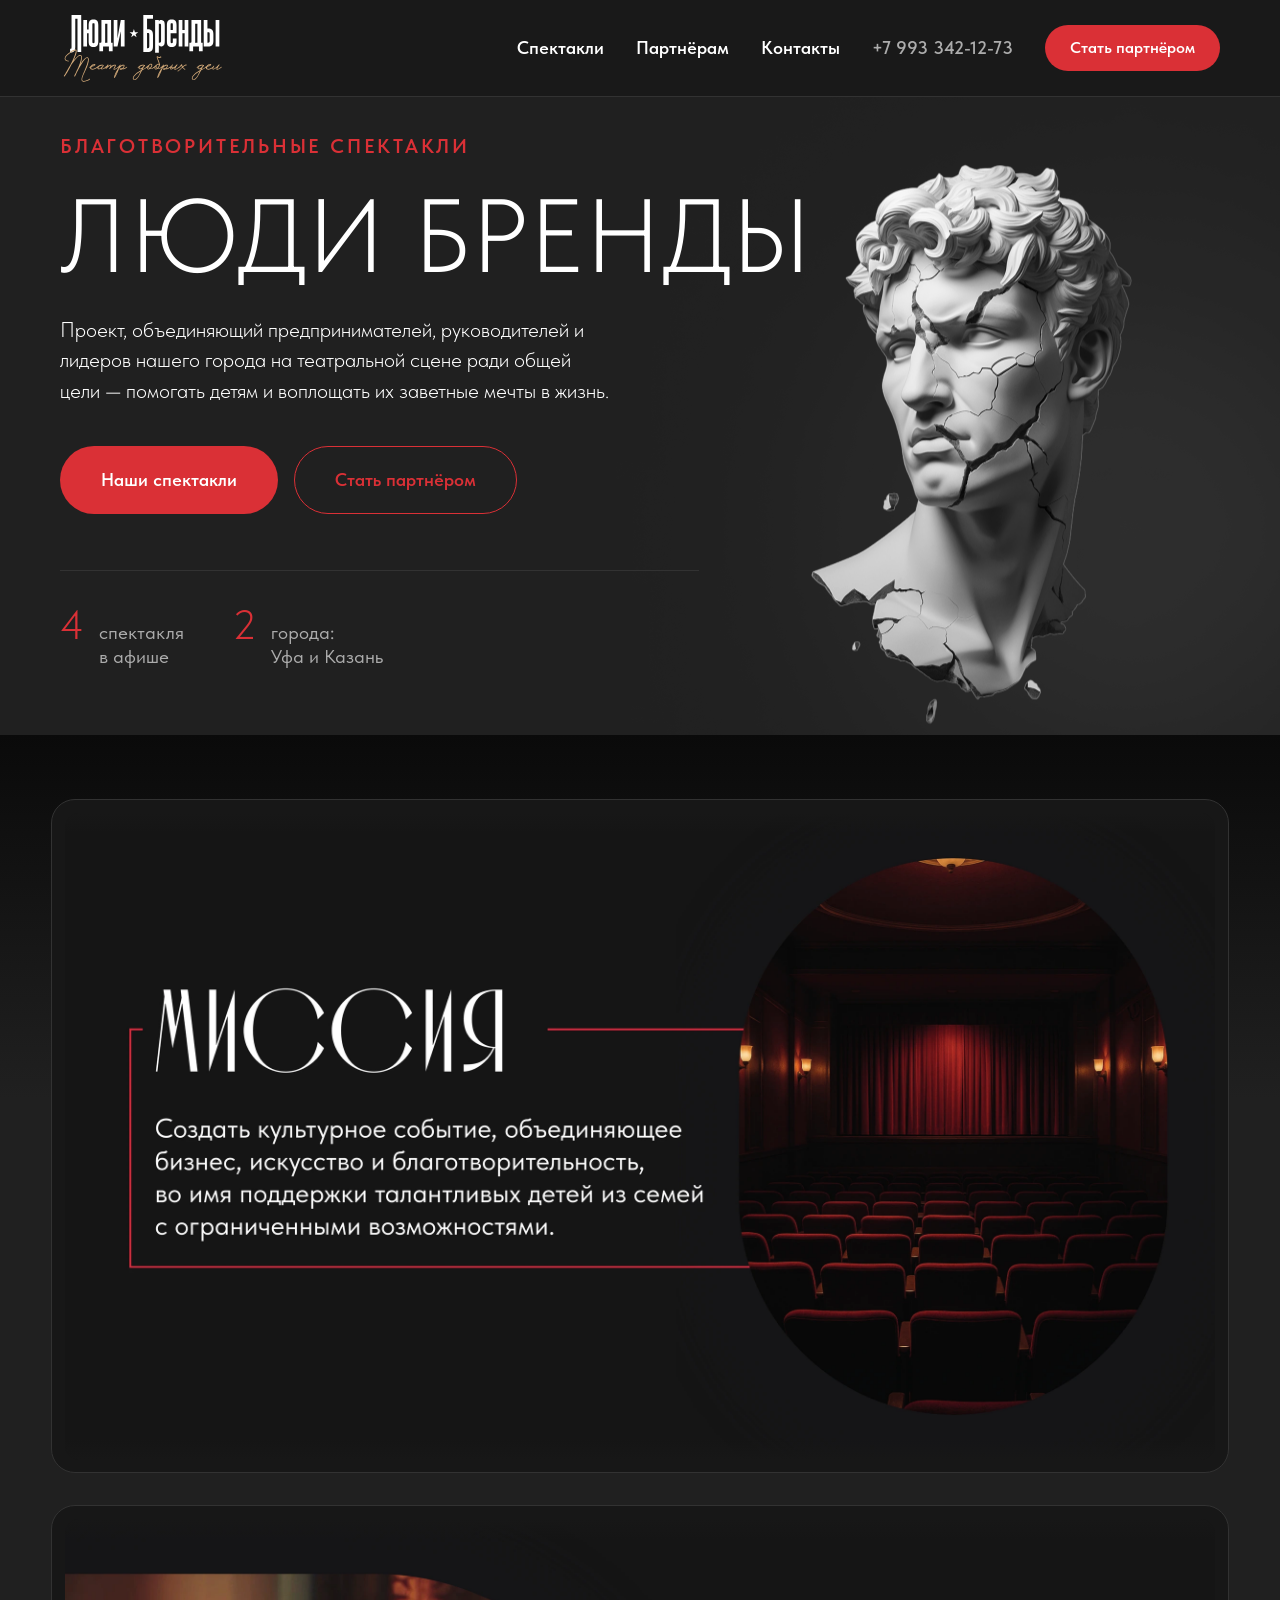
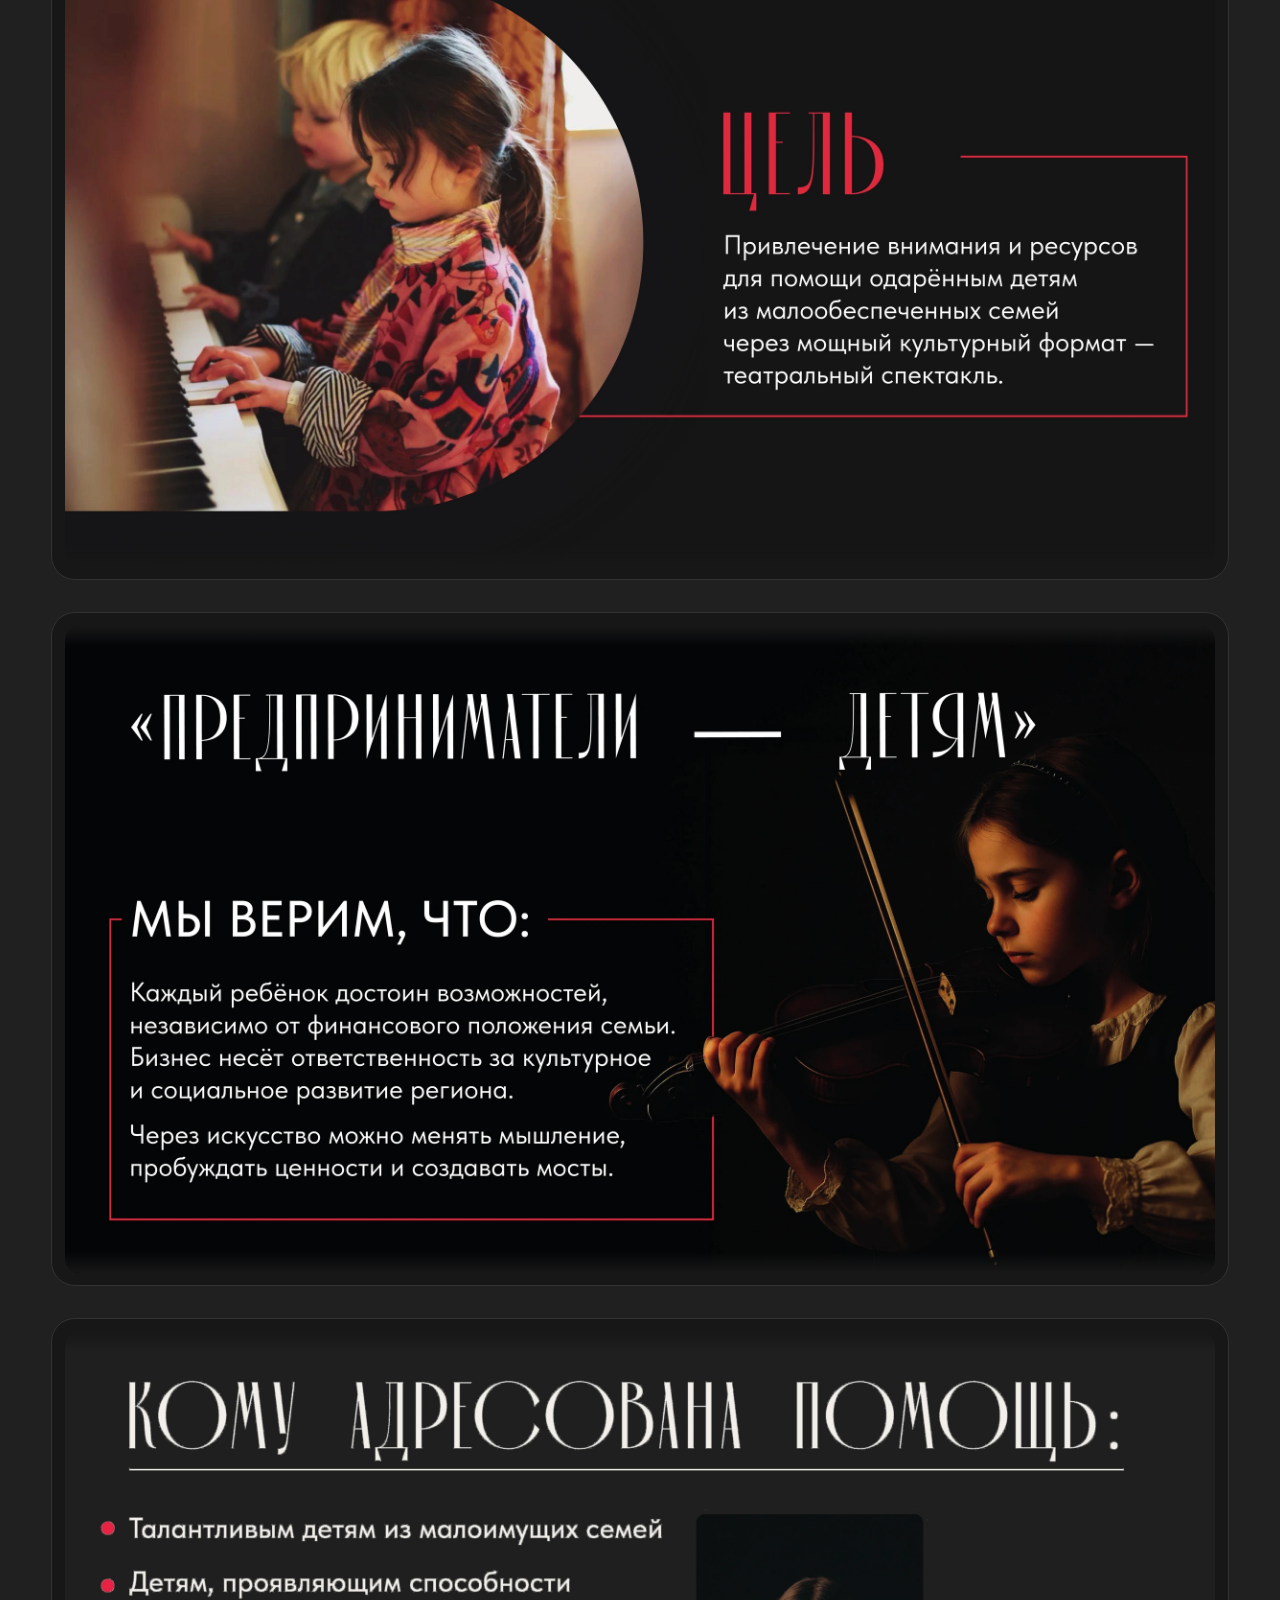
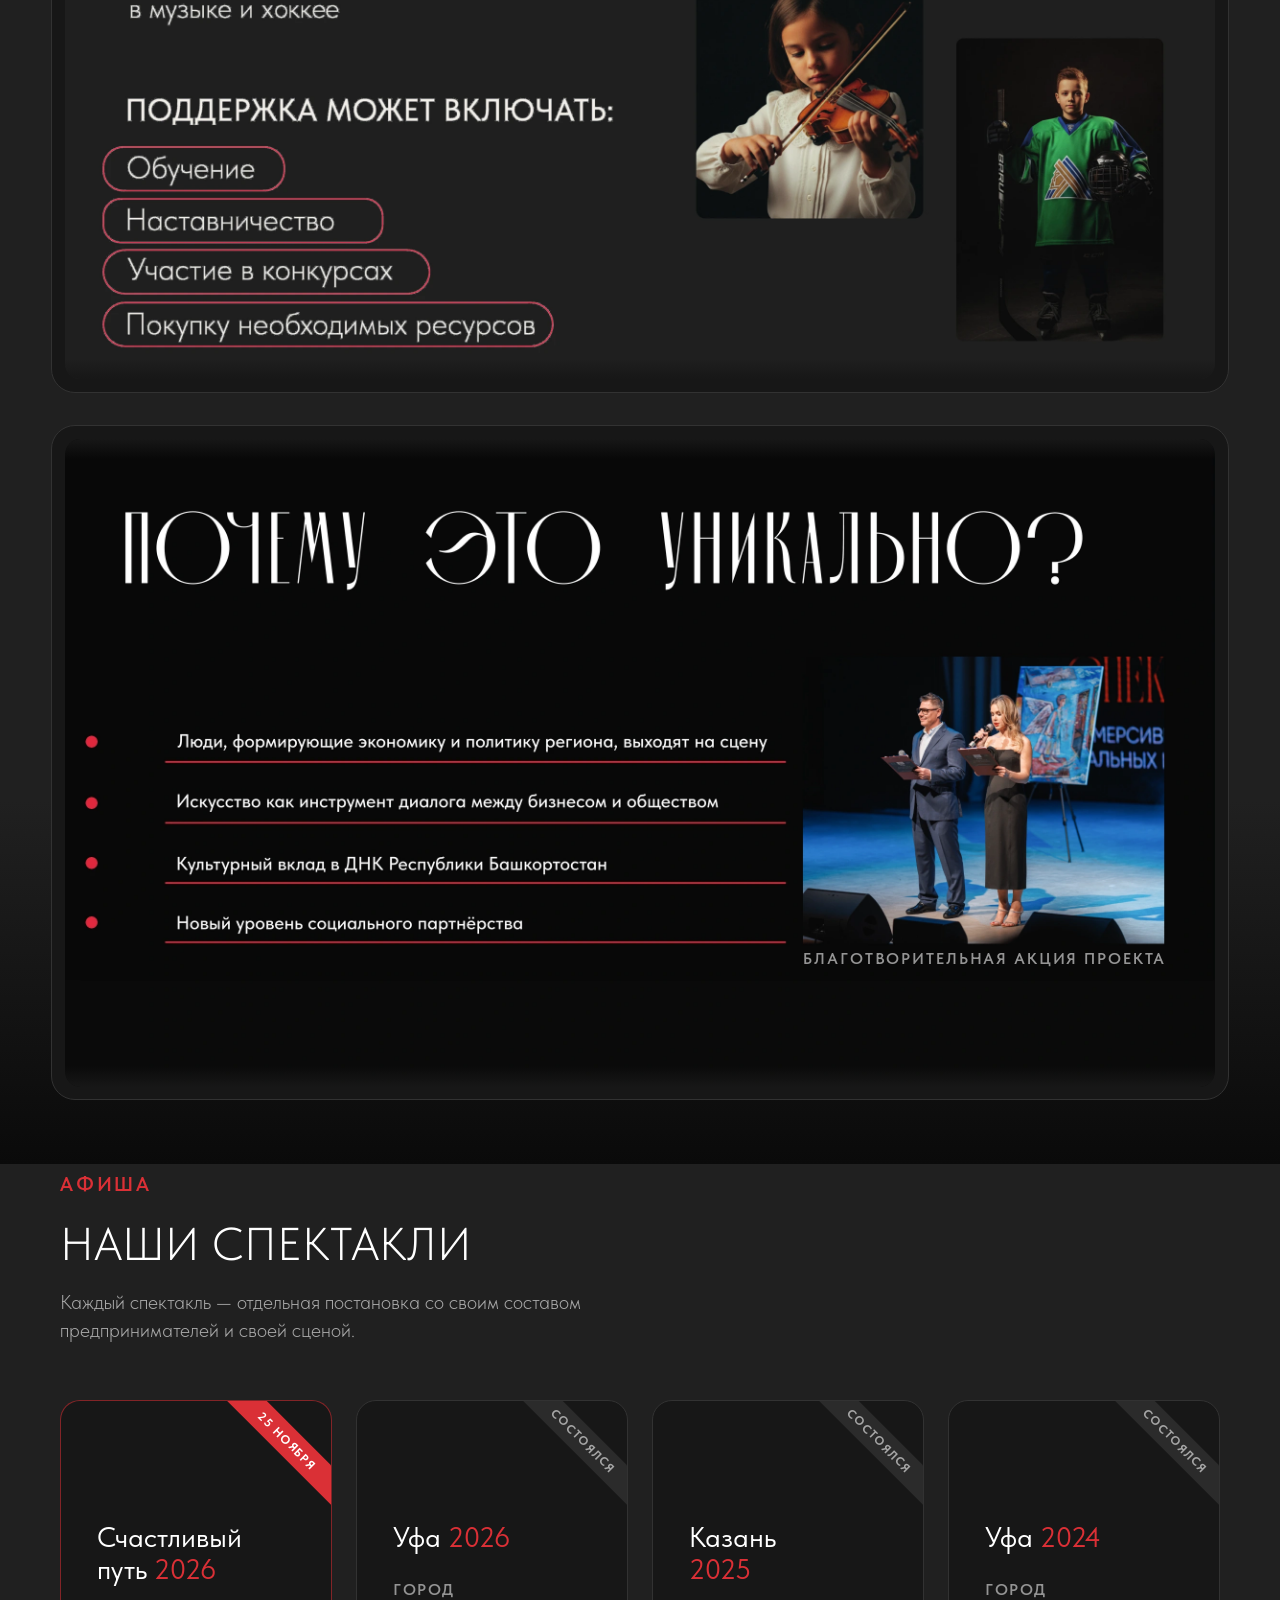
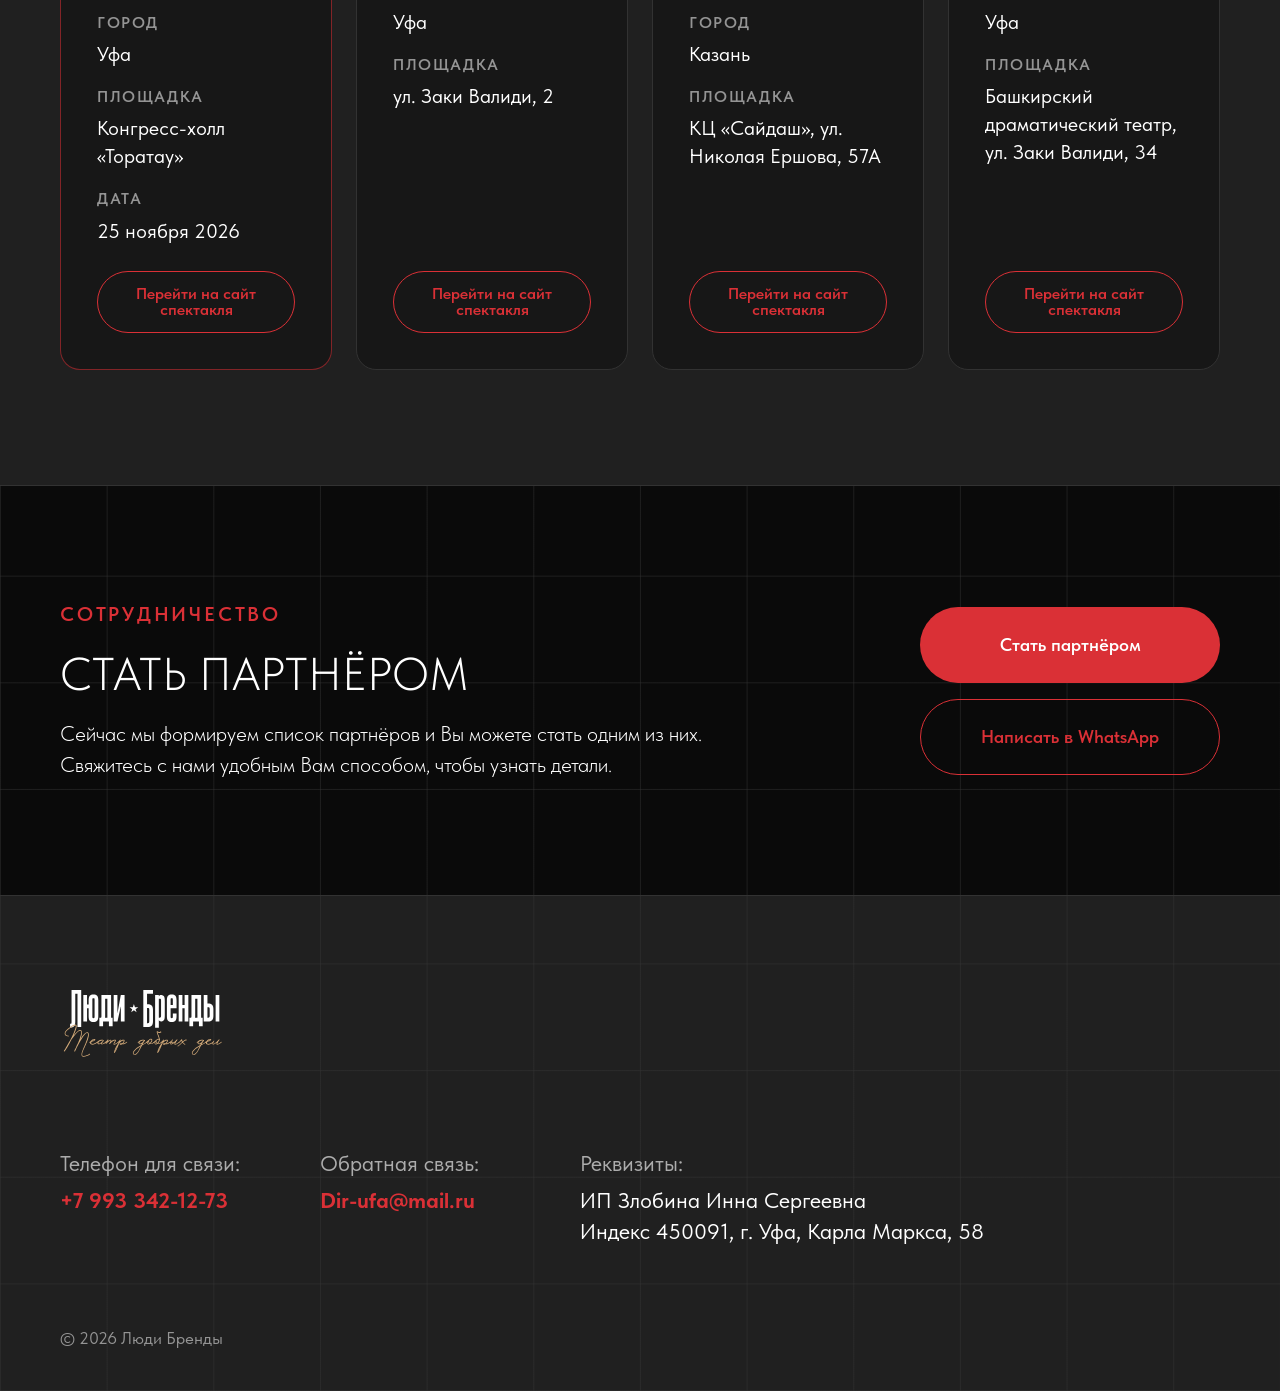
==== commit 7bc207fd: "site: add a premium motion pass" ====
--- a/index.html
+++ b/index.html
@@ -15,6 +15,7 @@
 	<link rel="icon" href="assets/img/accent-circle.svg" type="image/svg+xml">
 	<link rel="preload" href="assets/fonts/TildaSans-VF.woff2" as="font" type="font/woff2" crossorigin>
 	<link rel="stylesheet" href="assets/css/main.css?v=20261027e">
+	<link rel="stylesheet" href="assets/css/motion.css?v=20261027a">
 	<script>if (!window.matchMedia || !matchMedia('(prefers-reduced-motion: reduce)').matches) {document.documentElement.classList.add('motion');}</script>
 </head>
 
@@ -45,11 +46,13 @@
 	<main>
 		<!-- ============================ HERO ============================ -->
 		<section class="hero">
-			<img class="hero__ring" src="assets/img/ring.png" alt="" aria-hidden="true" width="1132" height="1132">
+			<img class="hero__ring" src="assets/img/ring.png" alt="" aria-hidden="true" width="1132" height="1132"
+				data-drift="24" data-drift-rotate="3">
 			<div class="wrap hero__inner">
 				<div class="hero__content">
 					<p class="eyebrow" data-enter>Благотворительные спектакли</p>
-					<h1 class="hero__title" data-enter>Люди&nbsp;<br class="hero__title-break">Бренды</h1>
+					<h1 class="hero__title"><span class="hero__title-line" style="--line: 0"><span>Люди</span></span>&nbsp;<br
+						class="hero__title-break"><span class="hero__title-line" style="--line: 1"><span>Бренды</span></span></h1>
 					<p class="lead" data-enter>Проект, объединяющий предпринимателей, руководителей и лидеров нашего города
 						на театральной сцене ради общей цели — помогать детям и воплощать их заветные мечты в жизнь.</p>
 					<div class="hero__actions" data-enter>
@@ -62,7 +65,7 @@
 					</ul>
 				</div>
 
-				<div class="hero__visual" aria-hidden="true">
+				<div class="hero__visual" aria-hidden="true" data-drift="12">
 					<img class="hero__portrait" src="assets/img/portrait.png" alt="" width="413" height="618">
 				</div>
 			</div>
@@ -225,6 +228,7 @@
 	</footer>
 
 	<script src="assets/js/reveal.js?v=20261023a" defer></script>
+	<script src="assets/js/motion.js?v=20261027a" defer></script>
 	<script src="assets/js/main.js?v=20261027a" defer></script>
 </body>
 
--- a/assets/css/motion.css
+++ b/assets/css/motion.css
@@ -0,0 +1,304 @@
+/* ==========================================================================
+   Motion pass — a restrained second layer on top of main.css / show.css.
+   Loaded on the hub and /ufa-nov-2026/. The entrance masks and float are
+   gated by html.motion (set only when prefers-reduced-motion is not reduce),
+   so a missing script or reduced motion always leaves the content visible.
+   ========================================================================== */
+
+/* ---------- header: a darker, tighter state once the page scrolls ---------- */
+
+.site-header {
+   transition:
+      background-color 0.35s var(--ease),
+      border-color 0.35s var(--ease),
+      box-shadow 0.35s var(--ease);
+}
+
+.site-header.is-scrolled {
+   background: rgba(12, 12, 12, 0.96);
+   border-bottom-color: rgba(218, 48, 54, 0.35);
+   box-shadow: 0 16px 44px rgba(0, 0, 0, 0.32);
+}
+
+.logo img {
+   transition: transform 0.45s cubic-bezier(0.22, 1, 0.36, 1);
+}
+
+@media (prefers-reduced-motion: no-preference) {
+   .site-header.is-scrolled .logo img {
+      transform: scale(0.94);
+   }
+}
+
+/* ---------- navigation: an underline that grows from the left ---------- */
+
+@media (min-width: 961px) {
+   .nav__link {
+      position: relative;
+   }
+
+   .nav__link::after {
+      content: "";
+      position: absolute;
+      right: 0;
+      bottom: -9px;
+      left: 0;
+      height: 1px;
+      background: currentColor;
+      transform: scaleX(0);
+      transform-origin: right;
+      transition: transform 0.35s cubic-bezier(0.22, 1, 0.36, 1);
+   }
+
+   .nav__link:hover::after,
+   .nav__link:focus-visible::after {
+      transform: scaleX(1);
+      transform-origin: left;
+   }
+}
+
+/* ---------- buttons: a small lift and a soft accent shadow ---------- */
+
+.btn {
+   transition:
+      background-color var(--speed) var(--ease),
+      color var(--speed) var(--ease),
+      border-color var(--speed) var(--ease),
+      transform 0.3s cubic-bezier(0.22, 1, 0.36, 1),
+      box-shadow 0.3s var(--ease);
+}
+
+@media (hover: hover) and (prefers-reduced-motion: no-preference) {
+   .btn:hover {
+      transform: translateY(-2px);
+   }
+
+   .btn_primary:hover {
+      box-shadow: 0 14px 34px rgba(218, 48, 54, 0.28);
+   }
+
+   .btn_ghost:hover {
+      box-shadow: 0 12px 28px rgba(0, 0, 0, 0.24);
+   }
+}
+
+@media (prefers-reduced-motion: no-preference) {
+   .btn:active {
+      transform: translateY(0) scale(0.985);
+   }
+}
+
+/* ---------- hub hero: the title rises out of a mask, word by word ---------- */
+
+.hero__title {
+   white-space: nowrap;
+}
+
+.hero__title-line {
+   display: inline-block;
+   overflow: hidden;
+   vertical-align: top;
+   /* descenders (the tail of «Д») must not be clipped by the mask */
+   padding-bottom: 0.12em;
+   margin-bottom: -0.12em;
+}
+
+.hero__title-line>span {
+   display: inline-block;
+}
+
+html.motion .hero__title-line>span {
+   transform: translate3d(0, 110%, 0);
+   animation: title-line-in 1.15s cubic-bezier(0.16, 1, 0.3, 1) forwards;
+   animation-delay: calc(0.08s + var(--line, 0) * 0.12s);
+}
+
+@keyframes title-line-in {
+   to {
+      transform: translate3d(0, 0, 0);
+   }
+}
+
+/* ---------- show hero: masked title image + staggered copy ---------- */
+
+html.motion .show-hero__title {
+   overflow: hidden;
+}
+
+html.motion .show-hero__title img {
+   transform: translate3d(0, 106%, 0) scale(1.01);
+   animation: show-title-in 1.2s cubic-bezier(0.16, 1, 0.3, 1) 0.1s forwards;
+}
+
+@keyframes show-title-in {
+   to {
+      transform: translate3d(0, 0, 0) scale(1);
+   }
+}
+
+html.motion .show-hero__back,
+html.motion .show-hero .eyebrow,
+html.motion .show-hero__sub,
+html.motion .show-hero__line,
+html.motion .show-hero__facts,
+html.motion .show-hero__actions {
+   opacity: 0;
+   transform: translate3d(0, 24px, 0);
+   animation: show-hero-rise 0.9s cubic-bezier(0.16, 1, 0.3, 1) forwards;
+}
+
+html.motion .show-hero__back {
+   animation-delay: 0.04s;
+}
+
+html.motion .show-hero .eyebrow {
+   animation-delay: 0.12s;
+}
+
+html.motion .show-hero__sub {
+   animation-delay: 0.34s;
+}
+
+html.motion .show-hero__line {
+   animation-delay: 0.42s;
+}
+
+html.motion .show-hero__facts {
+   animation-delay: 0.5s;
+}
+
+html.motion .show-hero__actions {
+   animation-delay: 0.58s;
+}
+
+@keyframes show-hero-rise {
+   to {
+      opacity: 1;
+      transform: none;
+   }
+}
+
+/* The Toratau art settles in, then floats very slowly. */
+html.motion .show-hero__art {
+   --art-opacity: 1;
+   opacity: 0;
+   transform: scale(1.04);
+   animation:
+      art-in 1.4s cubic-bezier(0.16, 1, 0.3, 1) 0.25s forwards,
+      art-float 12s 2.2s ease-in-out infinite;
+}
+
+@media (max-width: 1279px) {
+   html.motion .show-hero__art {
+      --art-opacity: 0.92;
+   }
+}
+
+@keyframes art-in {
+   to {
+      opacity: var(--art-opacity, 1);
+      transform: none;
+   }
+}
+
+@keyframes art-float {
+
+   0%,
+   100% {
+      translate: 0 0;
+   }
+
+   50% {
+      translate: 0 -8px;
+   }
+}
+
+/* ---------- spectacle cards: a pointer-following spotlight ---------- */
+
+.card {
+   isolation: isolate;
+}
+
+.card::before {
+   content: "";
+   position: absolute;
+   inset: 0;
+   z-index: -1;
+   border-radius: inherit;
+   background: radial-gradient(340px circle at var(--mx, 50%) var(--my, 20%),
+         rgba(218, 48, 54, 0.16),
+         transparent 65%);
+   opacity: 0;
+   pointer-events: none;
+   transition: opacity 0.35s var(--ease);
+}
+
+@media (hover: hover) {
+
+   .card:hover::before,
+   .card:focus-visible::before {
+      opacity: 1;
+   }
+}
+
+/* ---------- hub programme: each slide settles from a very slight zoom ---------- */
+
+html.js-reveal .pdf-slide.reveal img {
+   transform: scale(1.035);
+   transition: transform 1.25s cubic-bezier(0.16, 1, 0.3, 1);
+}
+
+html.js-reveal .pdf-slide.reveal.is-in img {
+   transform: none;
+}
+
+/* ---------- partner page: the two editorial images settle in ---------- */
+
+html.js-reveal .lb-about__media img,
+html.js-reveal .lb-benefits__media img {
+   transform: scale(1.035);
+   transition: transform 1.25s cubic-bezier(0.16, 1, 0.3, 1);
+}
+
+html.js-reveal .lb-about__media.is-in img,
+html.js-reveal .lb-benefits__media.is-in img {
+   transform: none;
+}
+
+/* the back pill gets the same tactile lift as the hub buttons */
+@media (hover: hover) and (prefers-reduced-motion: no-preference) {
+   .lb-home {
+      transition:
+         background-color 0.2s ease-in-out,
+         transform 0.3s cubic-bezier(0.22, 1, 0.36, 1),
+         box-shadow 0.3s ease-in-out;
+   }
+
+   .lb-home:hover,
+   .lb-home:focus-visible {
+      transform: translateY(-2px);
+      box-shadow: 0 12px 28px rgba(0, 0, 0, 0.24);
+   }
+}
+
+/* ---------- show page: partner cards pop in a touch ---------- */
+
+html.js-reveal .partner-card.reveal {
+   transform: translate3d(0, 22px, 0) scale(0.97);
+}
+
+html.js-reveal .partner-card.reveal.is-in {
+   transform: none;
+}
+
+/* ---------- numbers ---------- */
+
+.show-cta__facts [data-count] {
+   font-variant-numeric: tabular-nums;
+}
+
+/* ---------- scroll drift for decorative images ---------- */
+
+[data-drift] {
+   will-change: transform;
+}
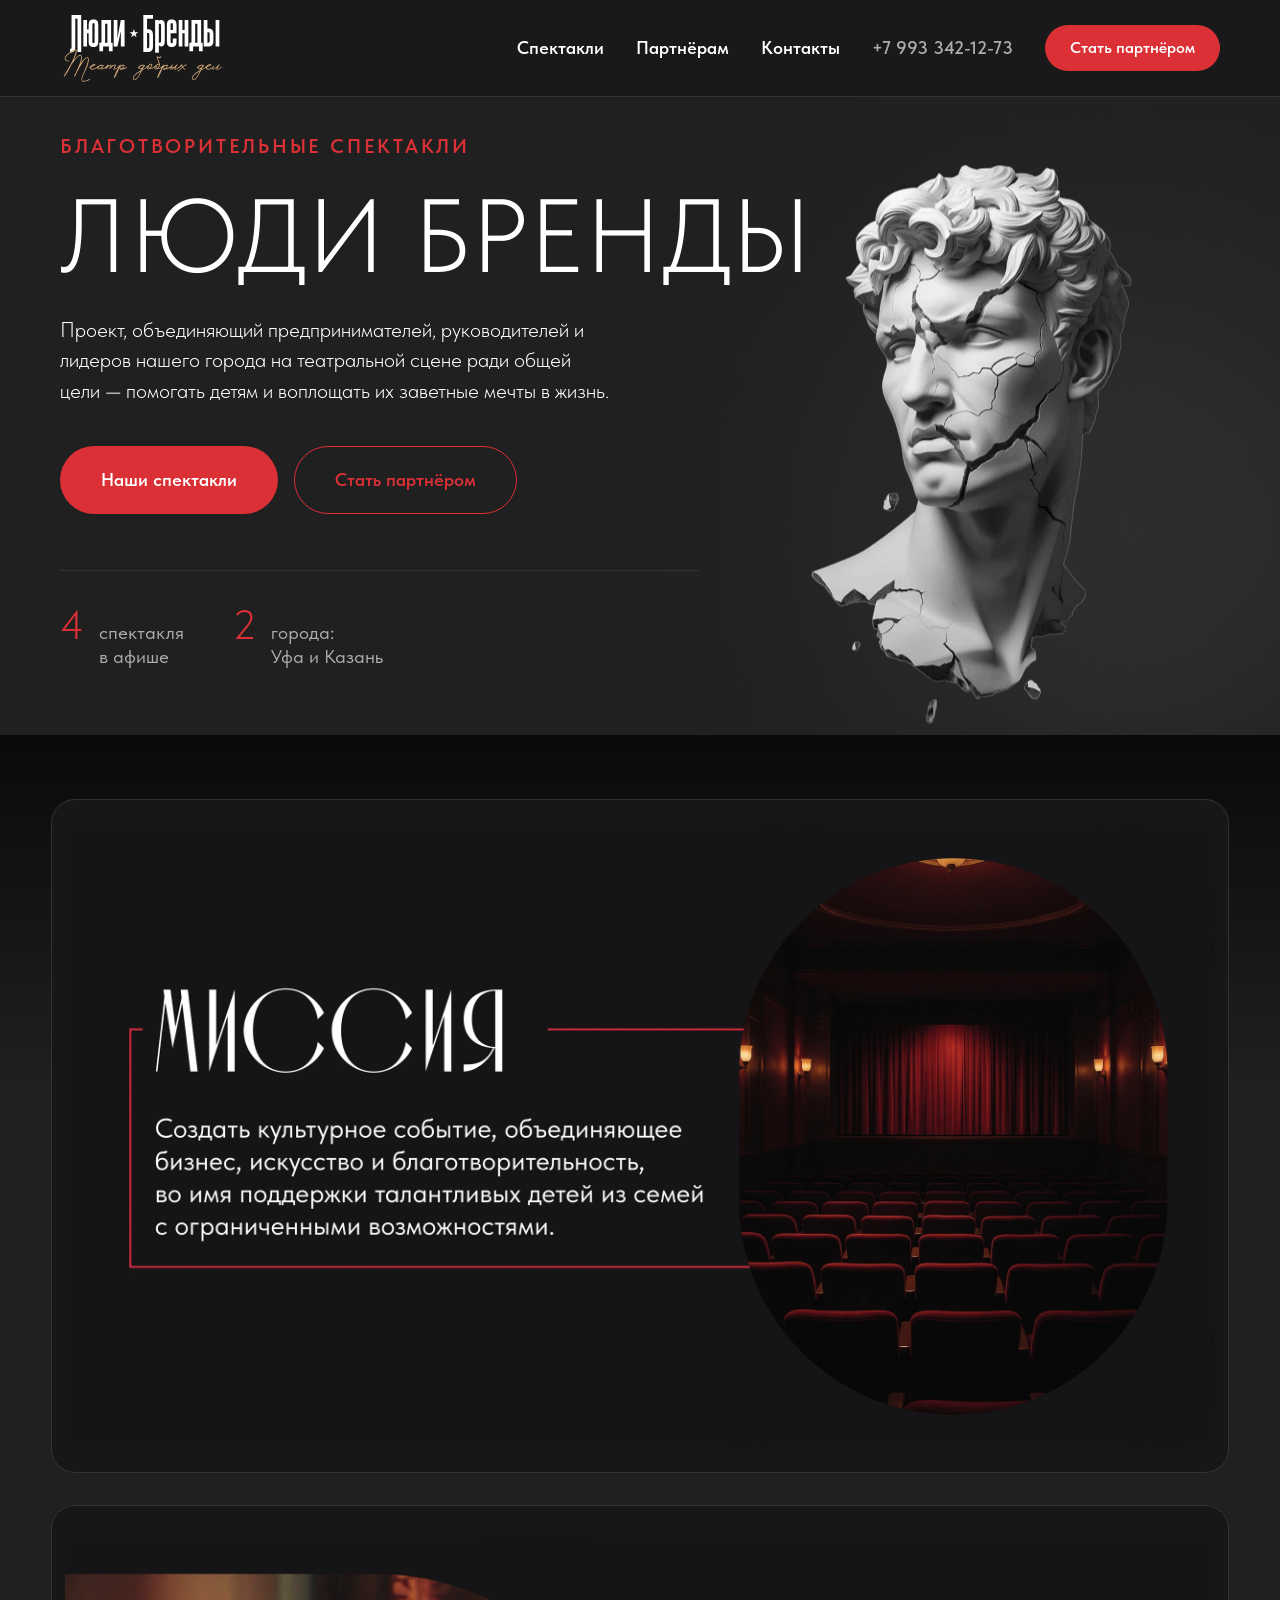
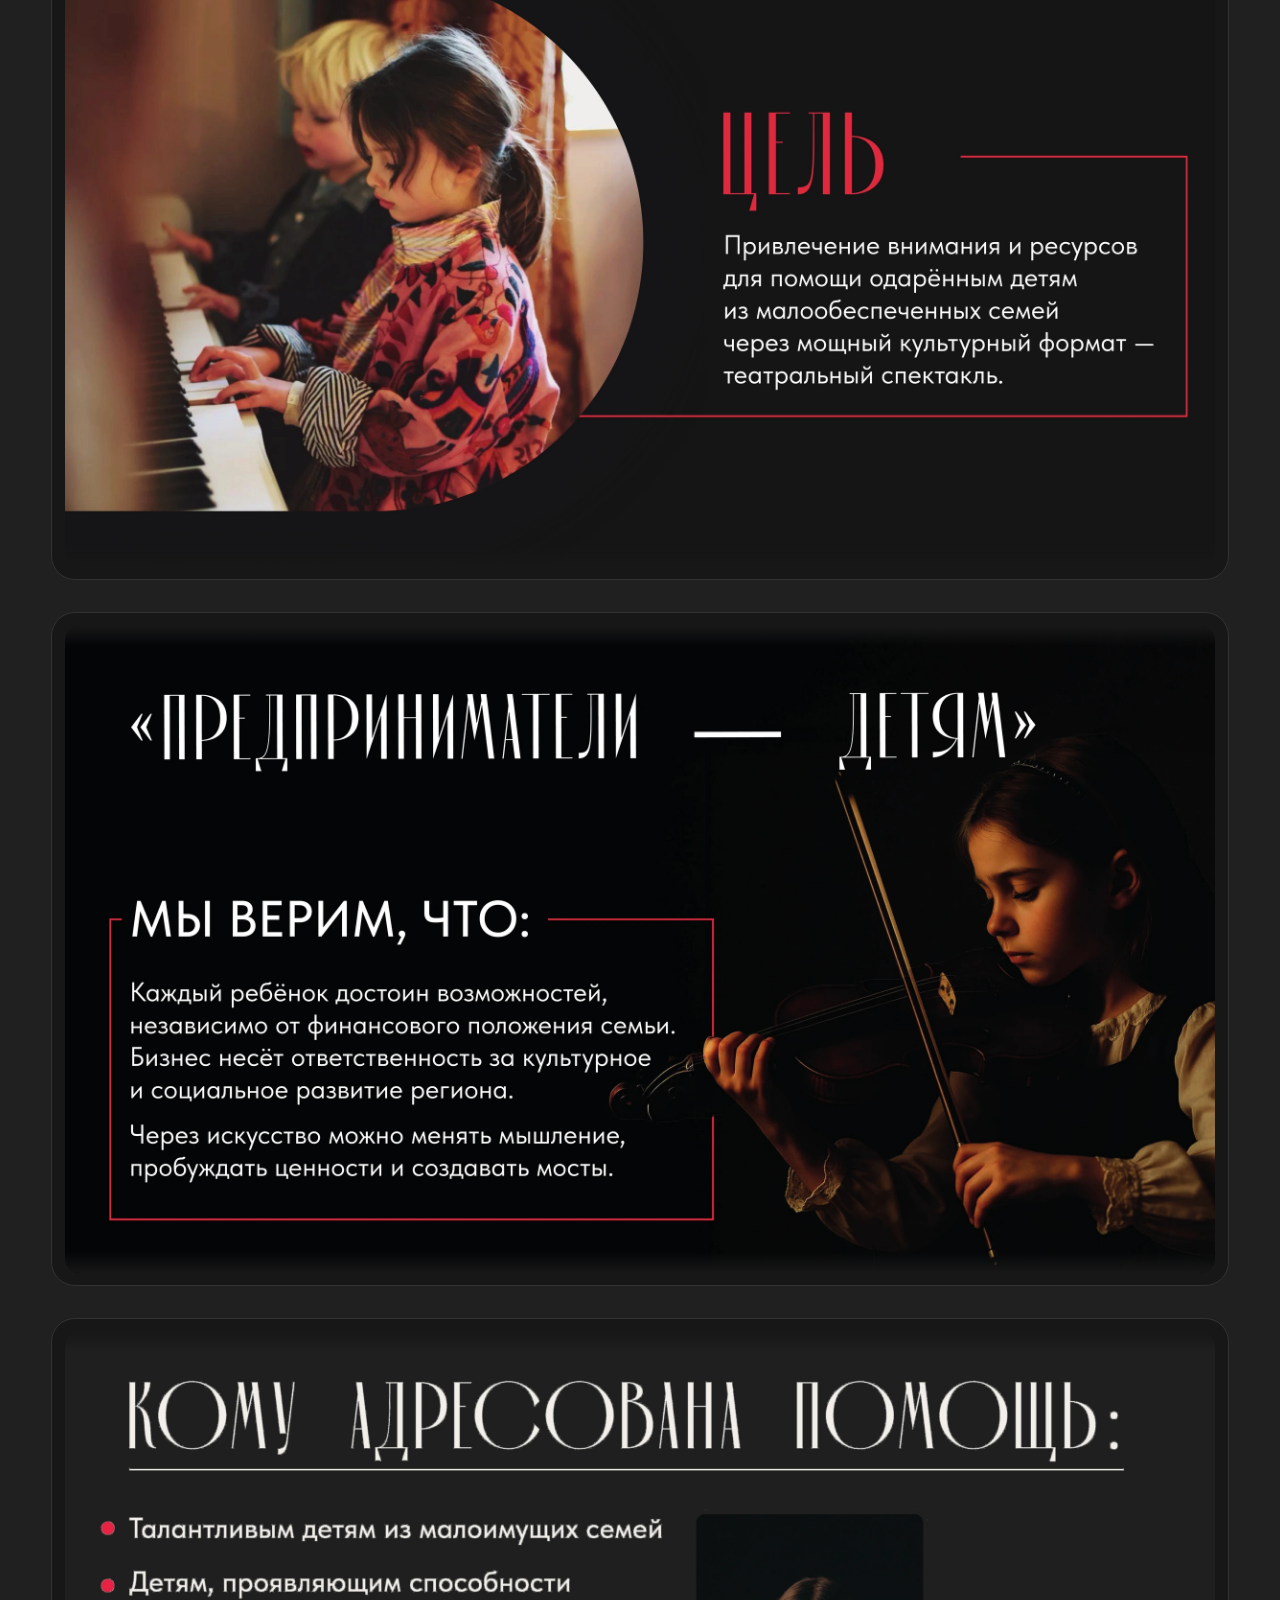
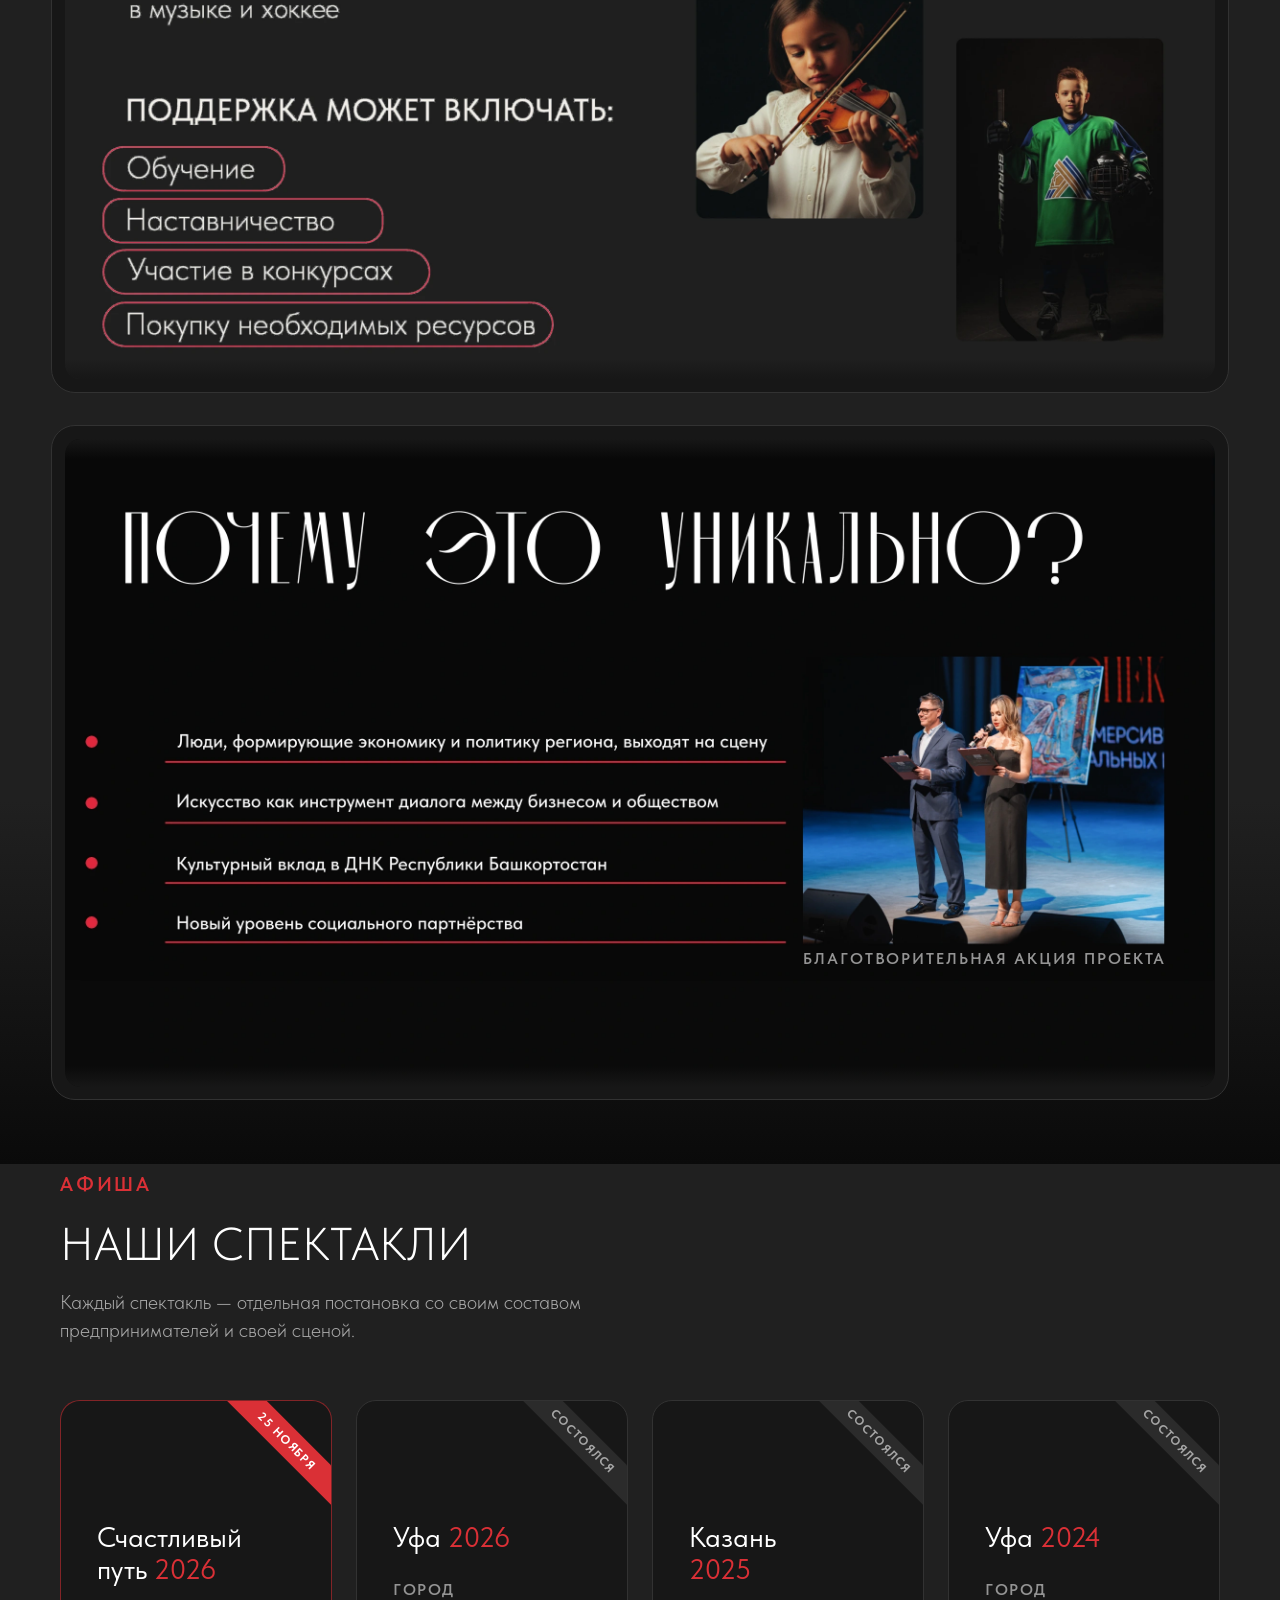
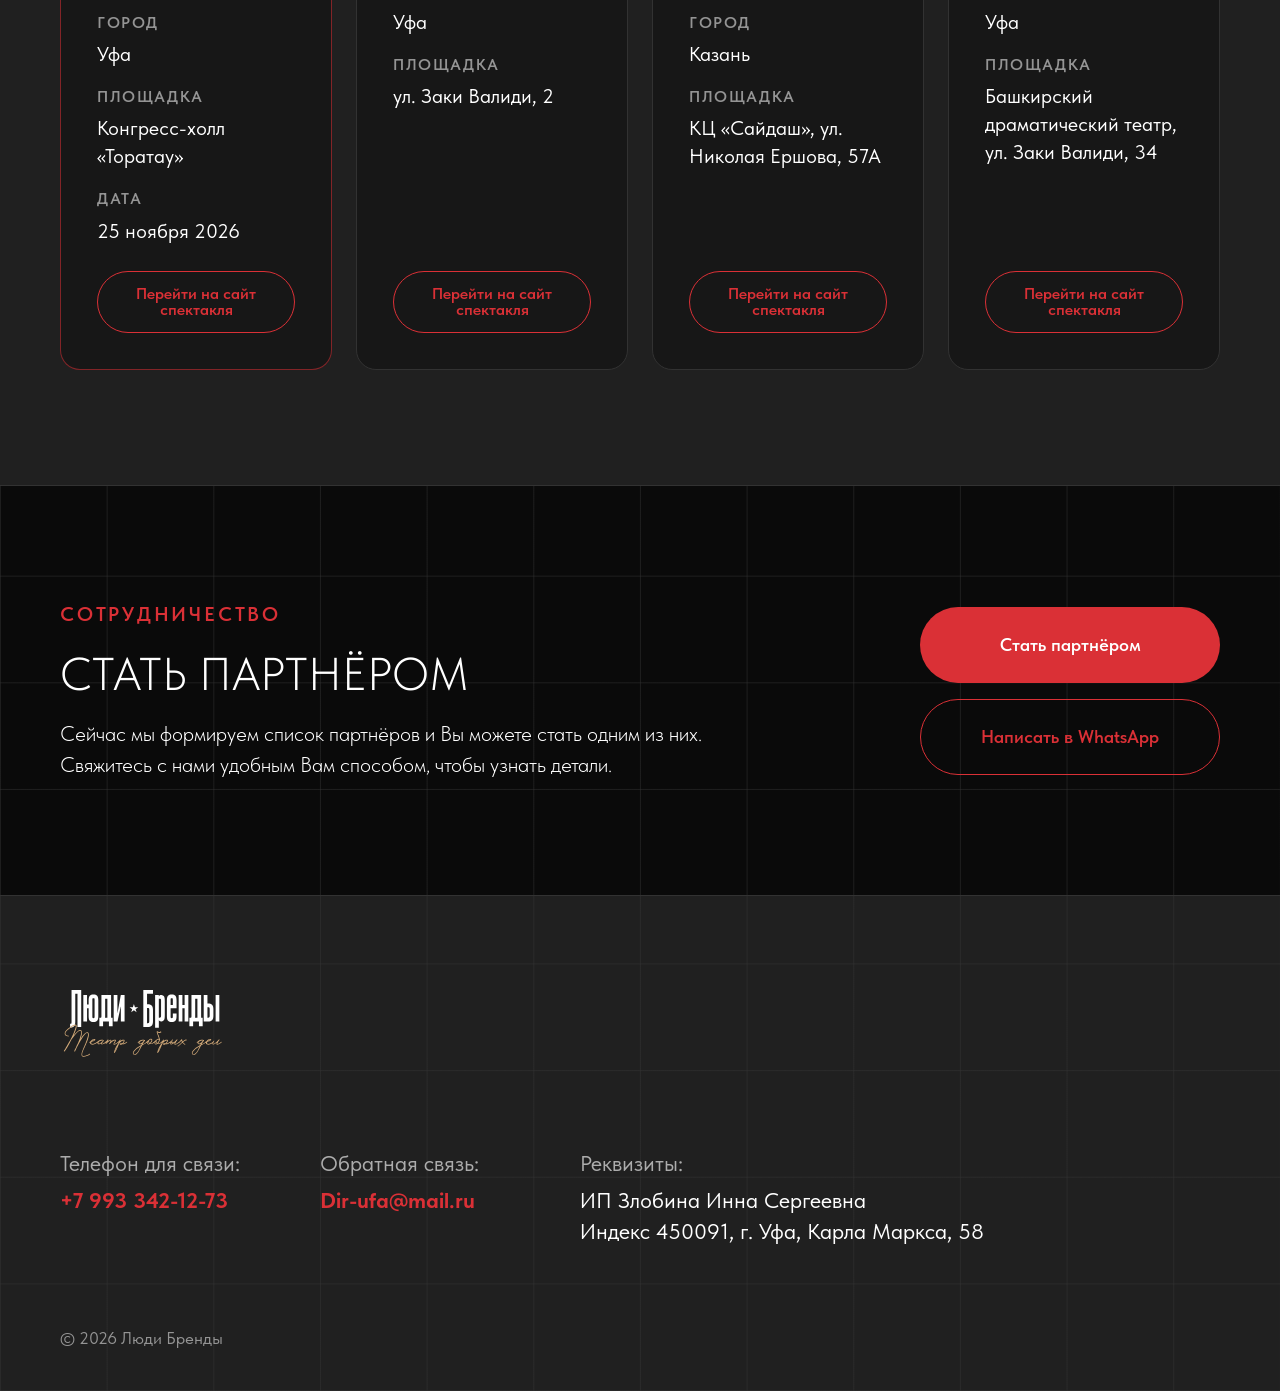
==== commit b5691edd: "perf: lighten the first screen and shorten entrances" ====
--- a/index.html
+++ b/index.html
@@ -14,8 +14,10 @@
 	<meta property="og:image" content="assets/img/og.png">
 	<link rel="icon" href="assets/img/accent-circle.svg" type="image/svg+xml">
 	<link rel="preload" href="assets/fonts/TildaSans-VF.woff2" as="font" type="font/woff2" crossorigin>
-	<link rel="stylesheet" href="assets/css/main.css?v=20261027e">
-	<link rel="stylesheet" href="assets/css/motion.css?v=20261027a">
+	<link rel="preload" as="image" href="assets/img/portrait.webp" fetchpriority="high">
+	<link rel="preload" as="image" href="assets/img/ring-900.webp" fetchpriority="low">
+	<link rel="stylesheet" href="assets/css/main.css?v=20261027f">
+	<link rel="stylesheet" href="assets/css/motion.css?v=20261027b">
 	<script>if (!window.matchMedia || !matchMedia('(prefers-reduced-motion: reduce)').matches) {document.documentElement.classList.add('motion');}</script>
 </head>
 
@@ -46,8 +48,8 @@
 	<main>
 		<!-- ============================ HERO ============================ -->
 		<section class="hero">
-			<img class="hero__ring" src="assets/img/ring.png" alt="" aria-hidden="true" width="1132" height="1132"
-				data-drift="24" data-drift-rotate="3">
+			<img class="hero__ring" src="assets/img/ring-900.webp" alt="" aria-hidden="true" width="900" height="900"
+				fetchpriority="low" data-drift="24" data-drift-rotate="3">
 			<div class="wrap hero__inner">
 				<div class="hero__content">
 					<p class="eyebrow" data-enter>Благотворительные спектакли</p>
@@ -66,7 +68,7 @@
 				</div>
 
 				<div class="hero__visual" aria-hidden="true" data-drift="12">
-					<img class="hero__portrait" src="assets/img/portrait.png" alt="" width="413" height="618">
+					<img class="hero__portrait" src="assets/img/portrait.webp" alt="" width="413" height="618">
 				</div>
 			</div>
 		</section>
--- a/assets/css/main.css
+++ b/assets/css/main.css
@@ -76,7 +76,7 @@
 
 @media (prefers-reduced-motion: no-preference) {
    body {
-      animation: page-fade-in 0.28s ease-out;
+      animation: page-fade-in 0.2s ease-out;
    }
 }
 
@@ -1103,7 +1103,7 @@
 html.motion .hero [data-enter] {
    opacity: 0;
    transform: translate3d(0, 26px, 0);
-   animation: heroIn 0.9s cubic-bezier(0.22, 0.75, 0.25, 1) forwards;
+   animation: heroIn 0.8s cubic-bezier(0.22, 0.75, 0.25, 1) forwards;
 }
 
 html.motion .hero [data-enter]:nth-child(1) {
@@ -1129,7 +1129,7 @@
 html.motion .hero__portrait {
    opacity: 0;
    transform: translate3d(0, 32px, 0) scale(1.03);
-   animation: heroIn 1.1s cubic-bezier(0.22, 0.75, 0.25, 1) 0.3s forwards;
+   animation: heroIn 0.9s cubic-bezier(0.22, 0.75, 0.25, 1) 0.18s forwards;
 }
 
 @keyframes heroIn {
--- a/assets/css/motion.css
+++ b/assets/css/motion.css
@@ -109,8 +109,8 @@
 
 html.motion .hero__title-line>span {
    transform: translate3d(0, 110%, 0);
-   animation: title-line-in 1.15s cubic-bezier(0.16, 1, 0.3, 1) forwards;
-   animation-delay: calc(0.08s + var(--line, 0) * 0.12s);
+   animation: title-line-in 0.9s cubic-bezier(0.16, 1, 0.3, 1) forwards;
+   animation-delay: calc(0.06s + var(--line, 0) * 0.1s);
 }
 
 @keyframes title-line-in {
@@ -127,7 +127,7 @@
 
 html.motion .show-hero__title img {
    transform: translate3d(0, 106%, 0) scale(1.01);
-   animation: show-title-in 1.2s cubic-bezier(0.16, 1, 0.3, 1) 0.1s forwards;
+   animation: show-title-in 0.85s cubic-bezier(0.16, 1, 0.3, 1) 0.05s forwards;
 }
 
 @keyframes show-title-in {
@@ -144,7 +144,7 @@
 html.motion .show-hero__actions {
    opacity: 0;
    transform: translate3d(0, 24px, 0);
-   animation: show-hero-rise 0.9s cubic-bezier(0.16, 1, 0.3, 1) forwards;
+   animation: show-hero-rise 0.75s cubic-bezier(0.16, 1, 0.3, 1) forwards;
 }
 
 html.motion .show-hero__back {
@@ -152,23 +152,23 @@
 }
 
 html.motion .show-hero .eyebrow {
-   animation-delay: 0.12s;
+   animation-delay: 0.08s;
 }
 
 html.motion .show-hero__sub {
+   animation-delay: 0.2s;
+}
+
+html.motion .show-hero__line {
+   animation-delay: 0.27s;
+}
+
+html.motion .show-hero__facts {
    animation-delay: 0.34s;
 }
 
-html.motion .show-hero__line {
-   animation-delay: 0.42s;
-}
-
-html.motion .show-hero__facts {
-   animation-delay: 0.5s;
-}
-
 html.motion .show-hero__actions {
-   animation-delay: 0.58s;
+   animation-delay: 0.41s;
 }
 
 @keyframes show-hero-rise {
@@ -184,7 +184,7 @@
    opacity: 0;
    transform: scale(1.04);
    animation:
-      art-in 1.4s cubic-bezier(0.16, 1, 0.3, 1) 0.25s forwards,
+      art-in 0.9s cubic-bezier(0.16, 1, 0.3, 1) 0.12s forwards,
       art-float 12s 2.2s ease-in-out infinite;
 }
 
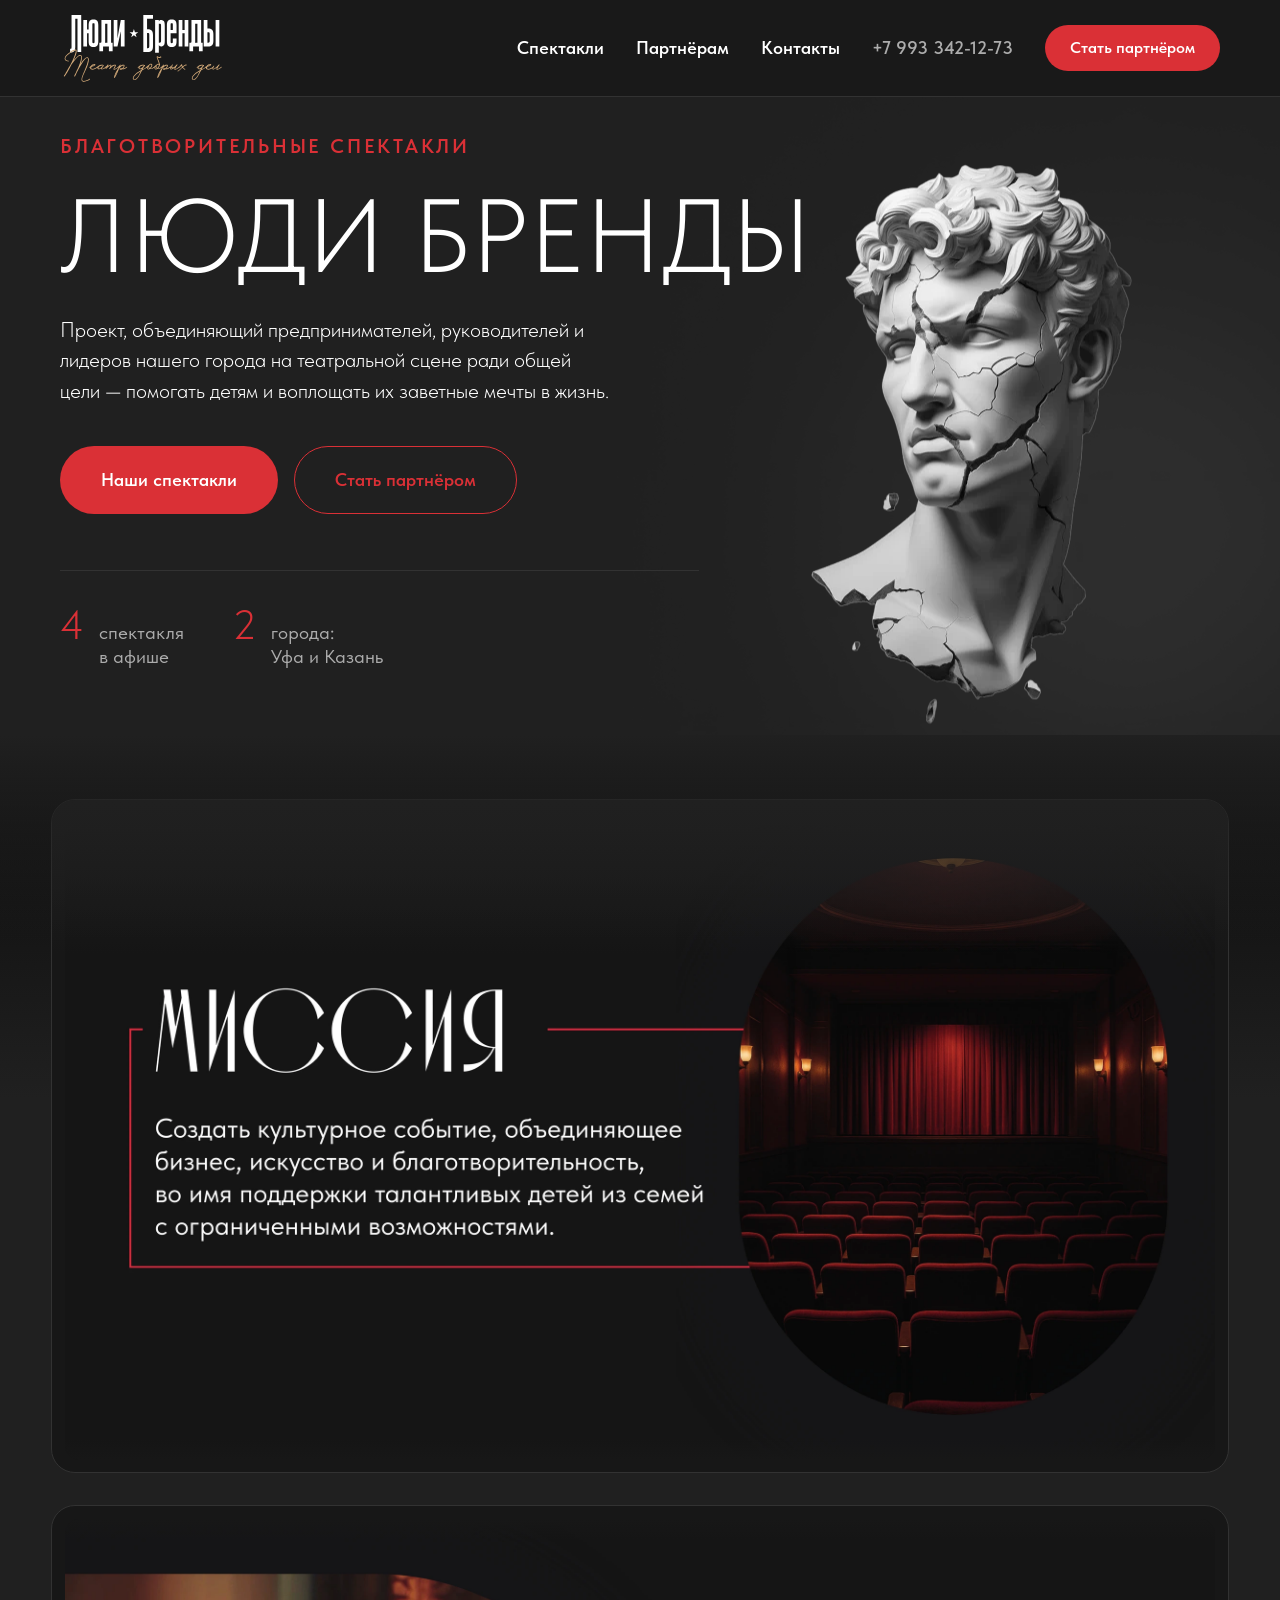
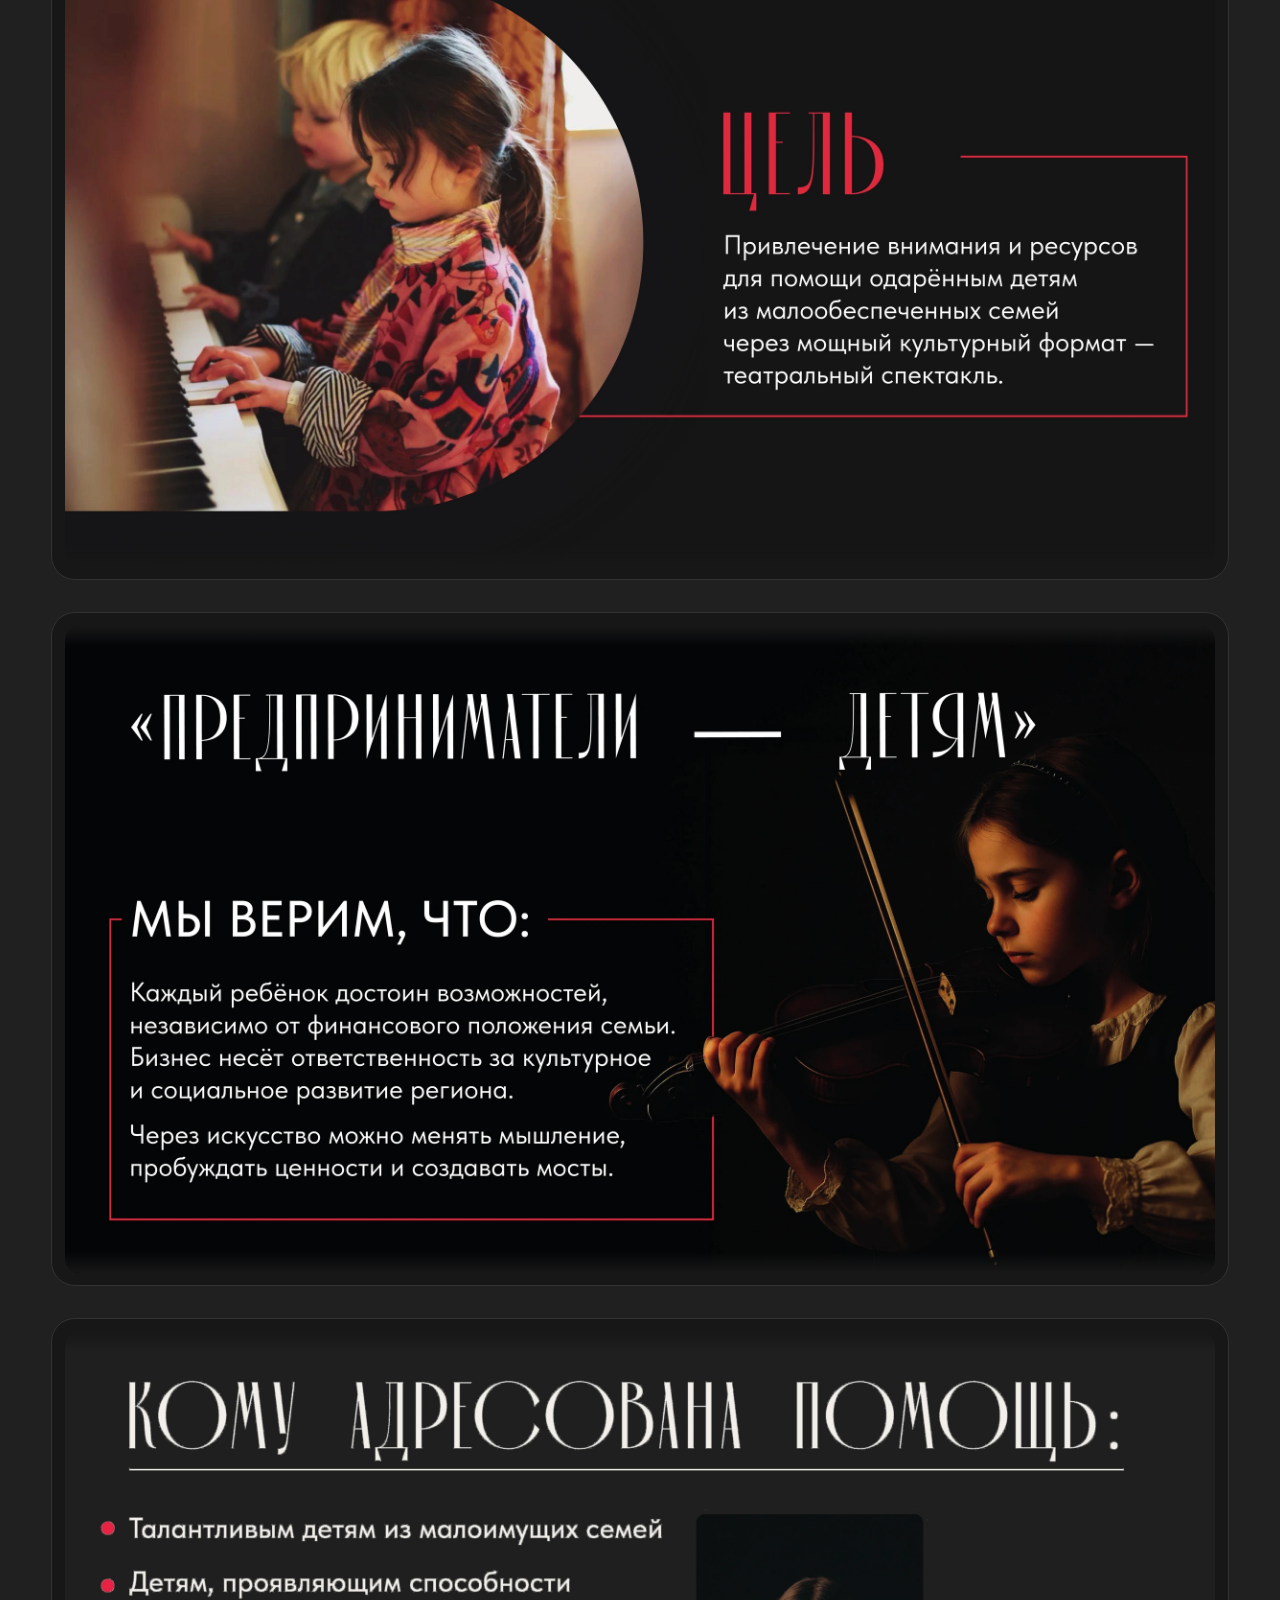
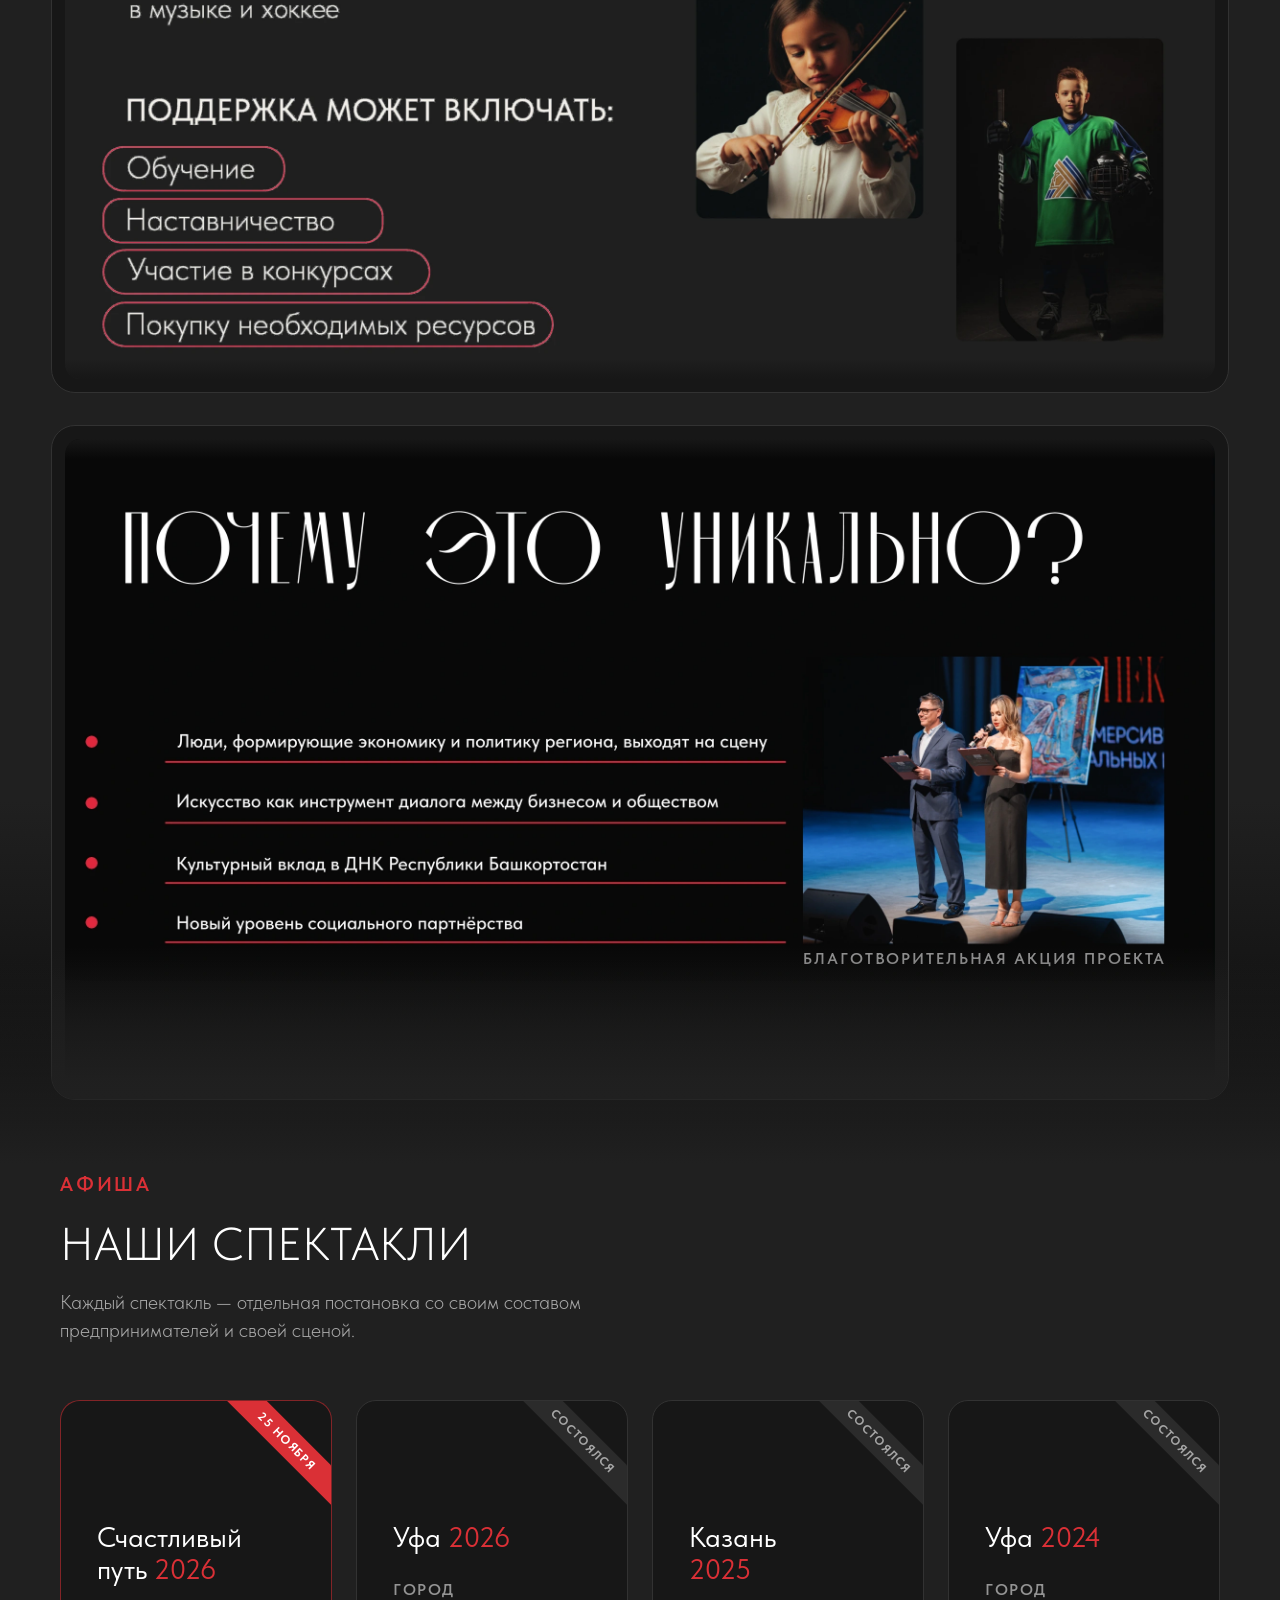
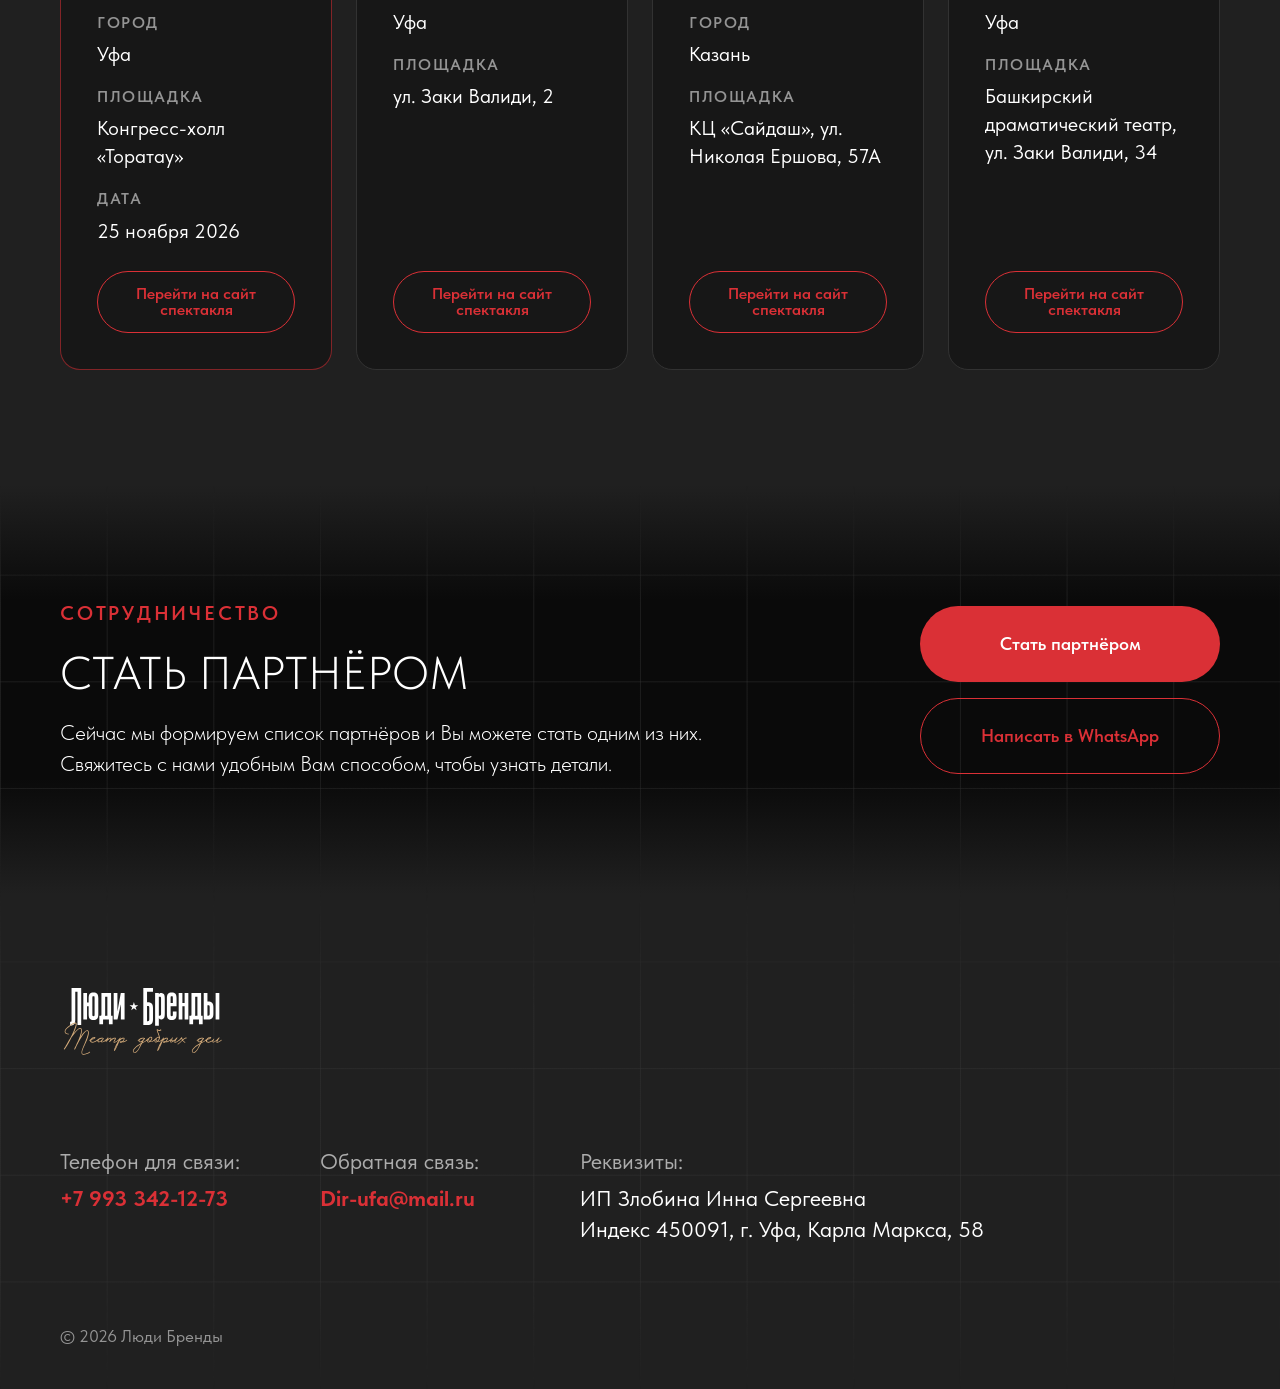
==== commit dc3fb9f4: "style: blend section colour transitions" ====
--- a/index.html
+++ b/index.html
@@ -16,7 +16,7 @@
 	<link rel="preload" href="assets/fonts/TildaSans-VF.woff2" as="font" type="font/woff2" crossorigin>
 	<link rel="preload" as="image" href="assets/img/portrait.webp" fetchpriority="high">
 	<link rel="preload" as="image" href="assets/img/ring-900.webp" fetchpriority="low">
-	<link rel="stylesheet" href="assets/css/main.css?v=20261027f">
+	<link rel="stylesheet" href="assets/css/main.css?v=20261027i">
 	<link rel="stylesheet" href="assets/css/motion.css?v=20261027b">
 	<script>if (!window.matchMedia || !matchMedia('(prefers-reduced-motion: reduce)').matches) {document.documentElement.classList.add('motion');}</script>
 </head>
--- a/assets/css/main.css
+++ b/assets/css/main.css
@@ -560,9 +560,11 @@
 .partner {
    position: relative;
    overflow: hidden;
-   background: var(--bg-deep);
-   border-top: 1px solid var(--line-soft);
-   border-bottom: 1px solid var(--line-soft);
+   background: linear-gradient(180deg,
+         var(--bg) 0,
+         var(--bg-deep) clamp(64px, 9vw, 120px),
+         var(--bg-deep) calc(100% - clamp(64px, 9vw, 120px)),
+         var(--bg) 100%);
 }
 
 .partner__inner {
@@ -608,6 +610,8 @@
       calc(100vw / var(--grid-cols)) calc(100vw / var(--grid-cols));
    background-position: 0 100%;
    pointer-events: none;
+   -webkit-mask-image: linear-gradient(to bottom, transparent 0, #000 120px, #000 calc(100% - 120px), transparent 100%);
+   mask-image: linear-gradient(to bottom, transparent 0, #000 120px, #000 calc(100% - 120px), transparent 100%);
 }
 
 .site-footer__inner {
@@ -674,8 +678,32 @@
    slides on phones; <picture> picks the source, no duplicated HTML programme. */
 
 .programme-pdf {
+   position: relative;
    display: block;
    background: linear-gradient(180deg, var(--bg-deep), var(--bg) 10%, var(--bg) 90%, var(--bg-deep));
+}
+
+/* The first and last slides used to sit on a hard black edge against the grey
+   hub. These veils fade the deck into the page colour instead. */
+.programme-pdf::before,
+.programme-pdf::after {
+   content: "";
+   position: absolute;
+   right: 0;
+   left: 0;
+   z-index: 2;
+   height: clamp(96px, 16vw, 240px);
+   pointer-events: none;
+}
+
+.programme-pdf::before {
+   top: 0;
+   background: linear-gradient(to bottom, var(--bg), transparent);
+}
+
+.programme-pdf::after {
+   bottom: 0;
+   background: linear-gradient(to top, var(--bg), transparent);
 }
 
 .pdf-slide {
@@ -694,6 +722,29 @@
    display: block;
    width: 100%;
    height: auto;
+}
+
+/* The deck's outer slides also fade into the page, so the first black card
+   does not cut into the grey hero and the last one does not cut into «Афиша». */
+.pdf-slide:first-child::before,
+.pdf-slide:last-child::after {
+   content: "";
+   position: absolute;
+   right: 0;
+   left: 0;
+   z-index: 3;
+   height: clamp(80px, 12vw, 180px);
+   pointer-events: none;
+}
+
+.pdf-slide:first-child::before {
+   top: 0;
+   background: linear-gradient(to bottom, var(--bg), transparent);
+}
+
+.pdf-slide:last-child::after {
+   bottom: 0;
+   background: linear-gradient(to top, var(--bg), transparent);
 }
 
 /* soft fades turn the deck stack into one continuous, breathing flow */
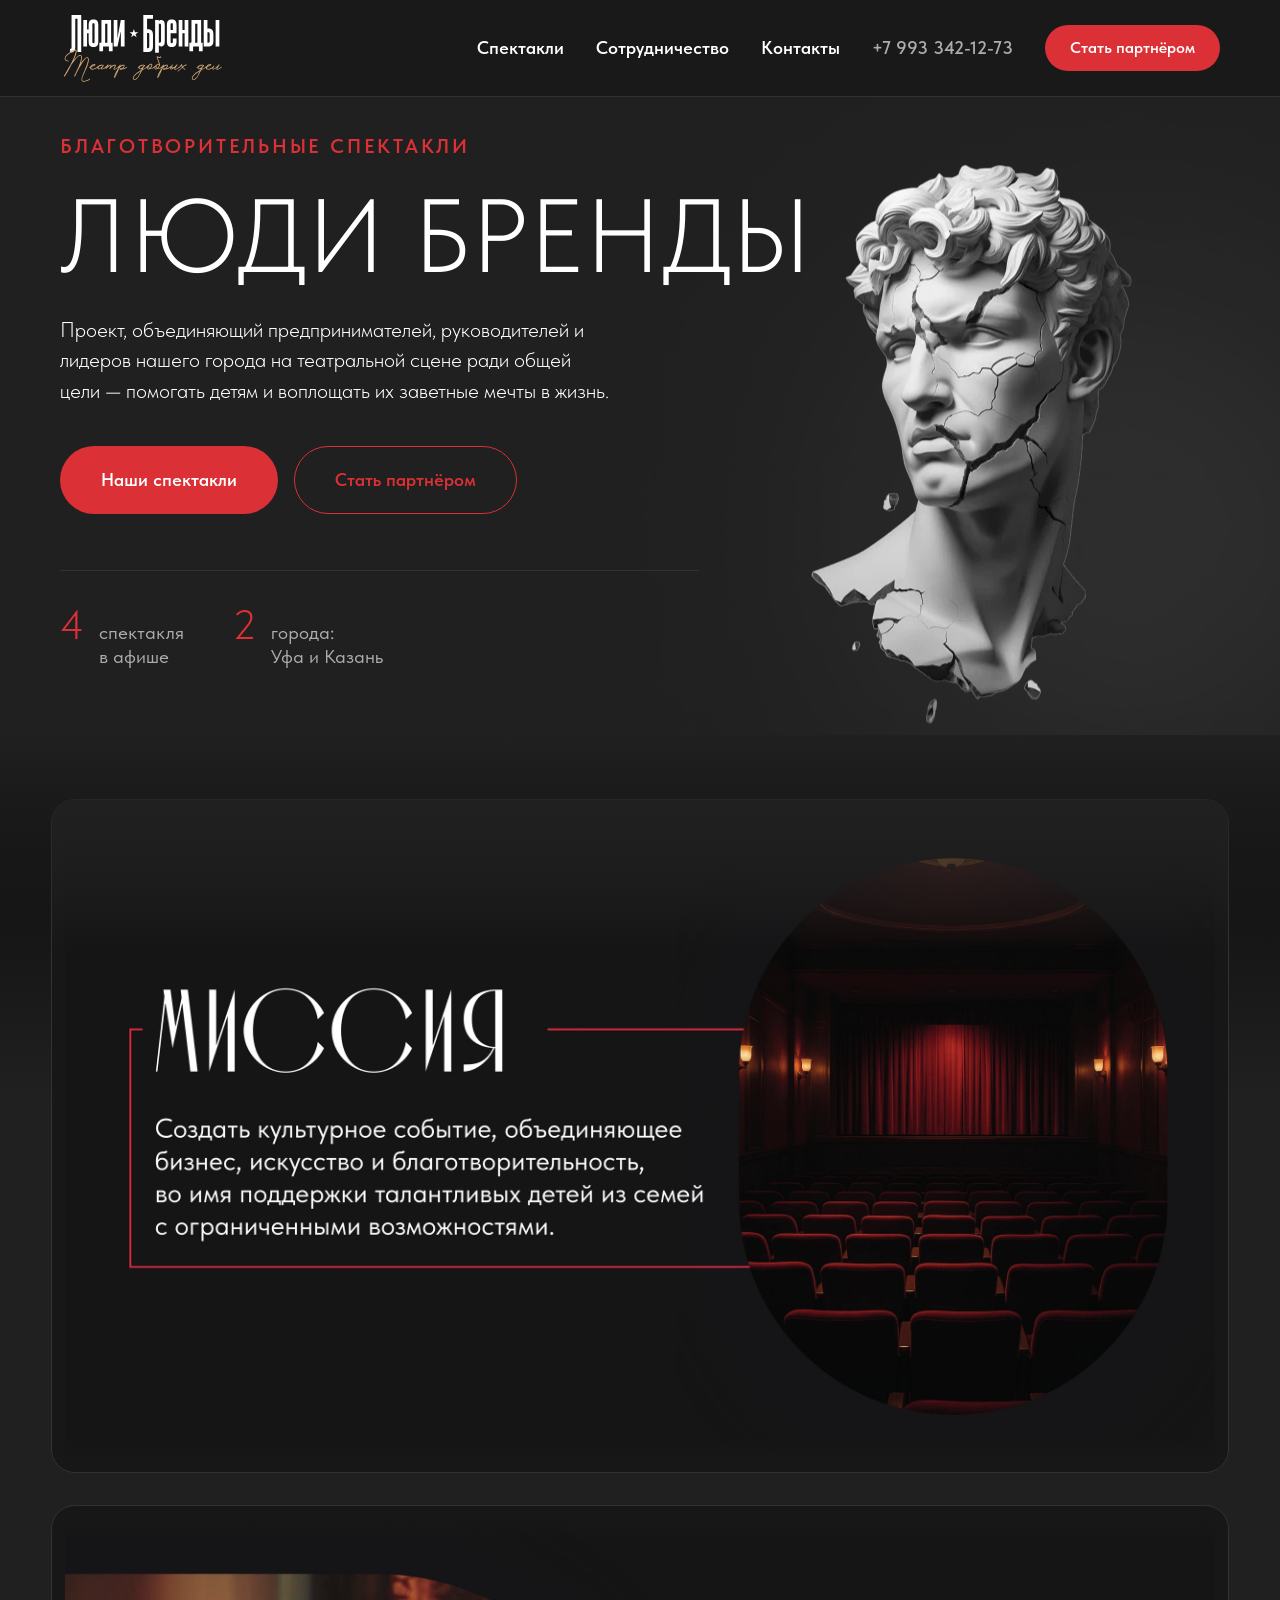
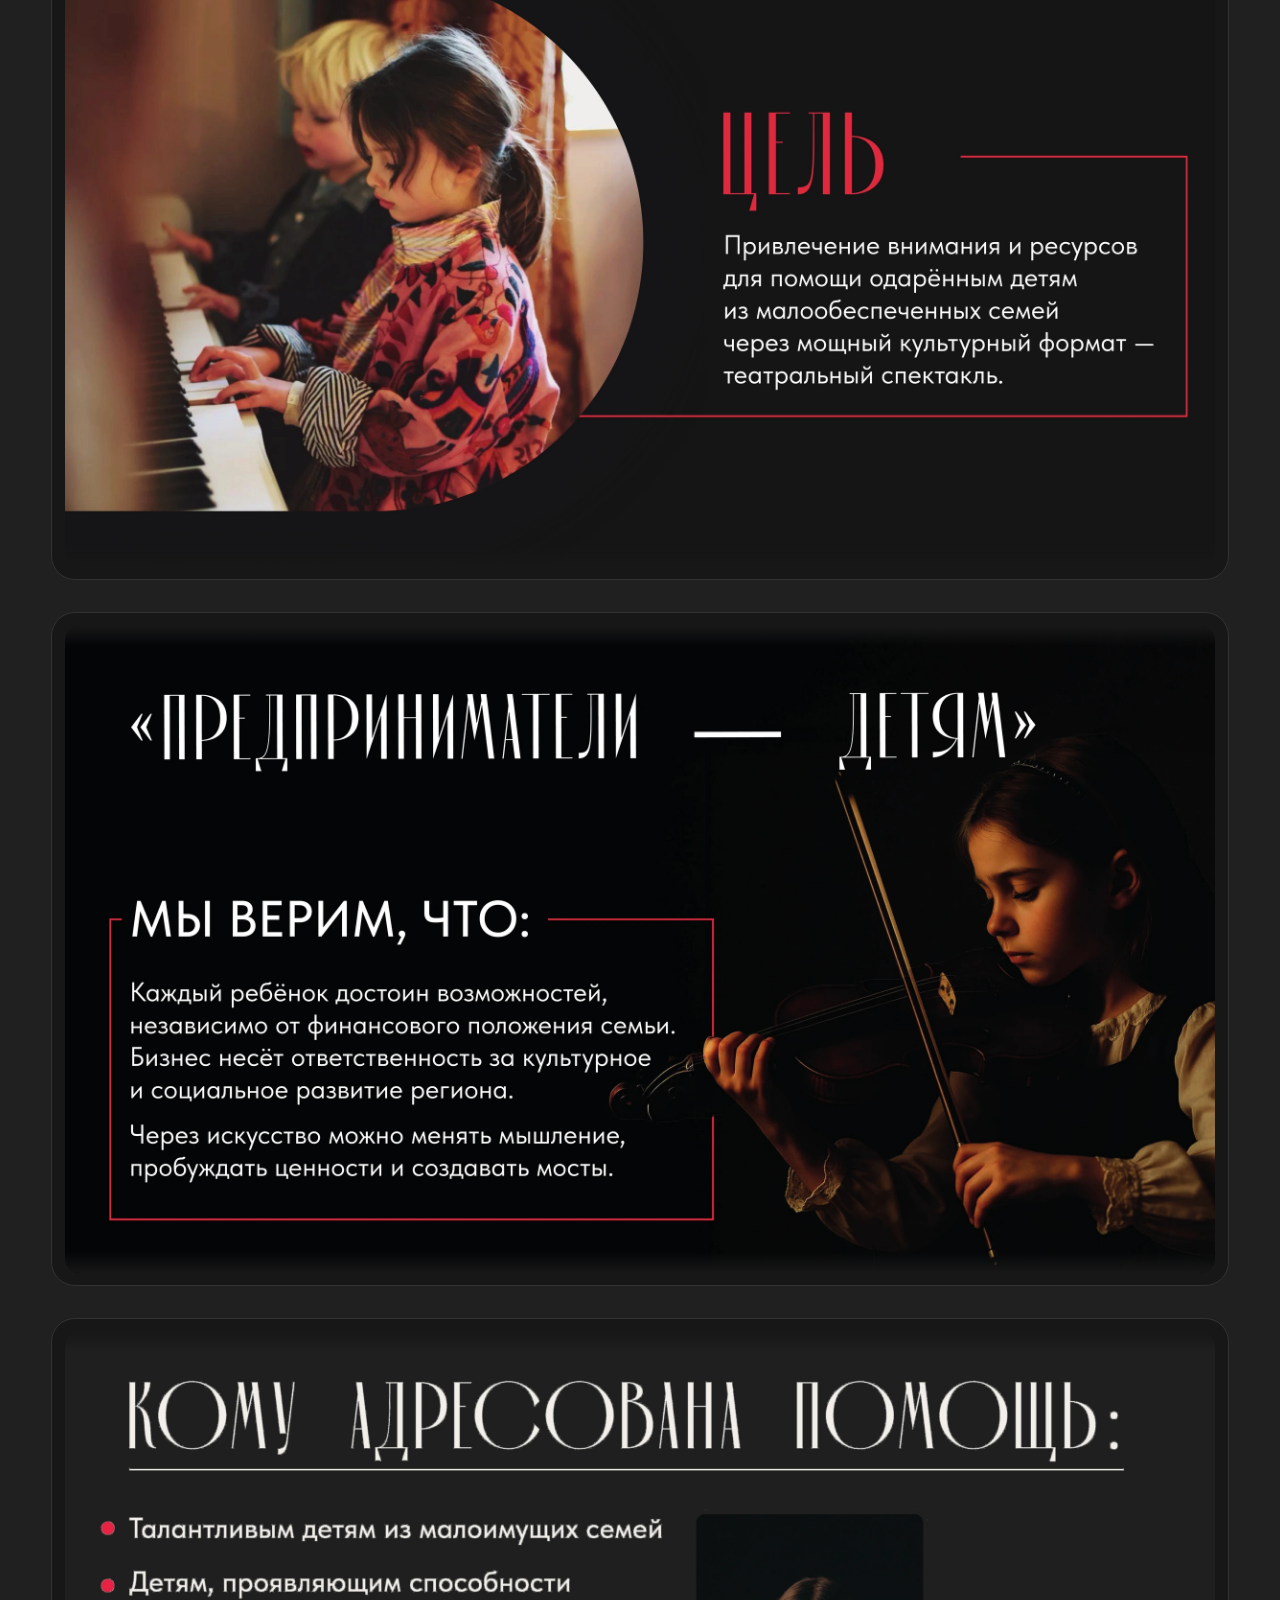
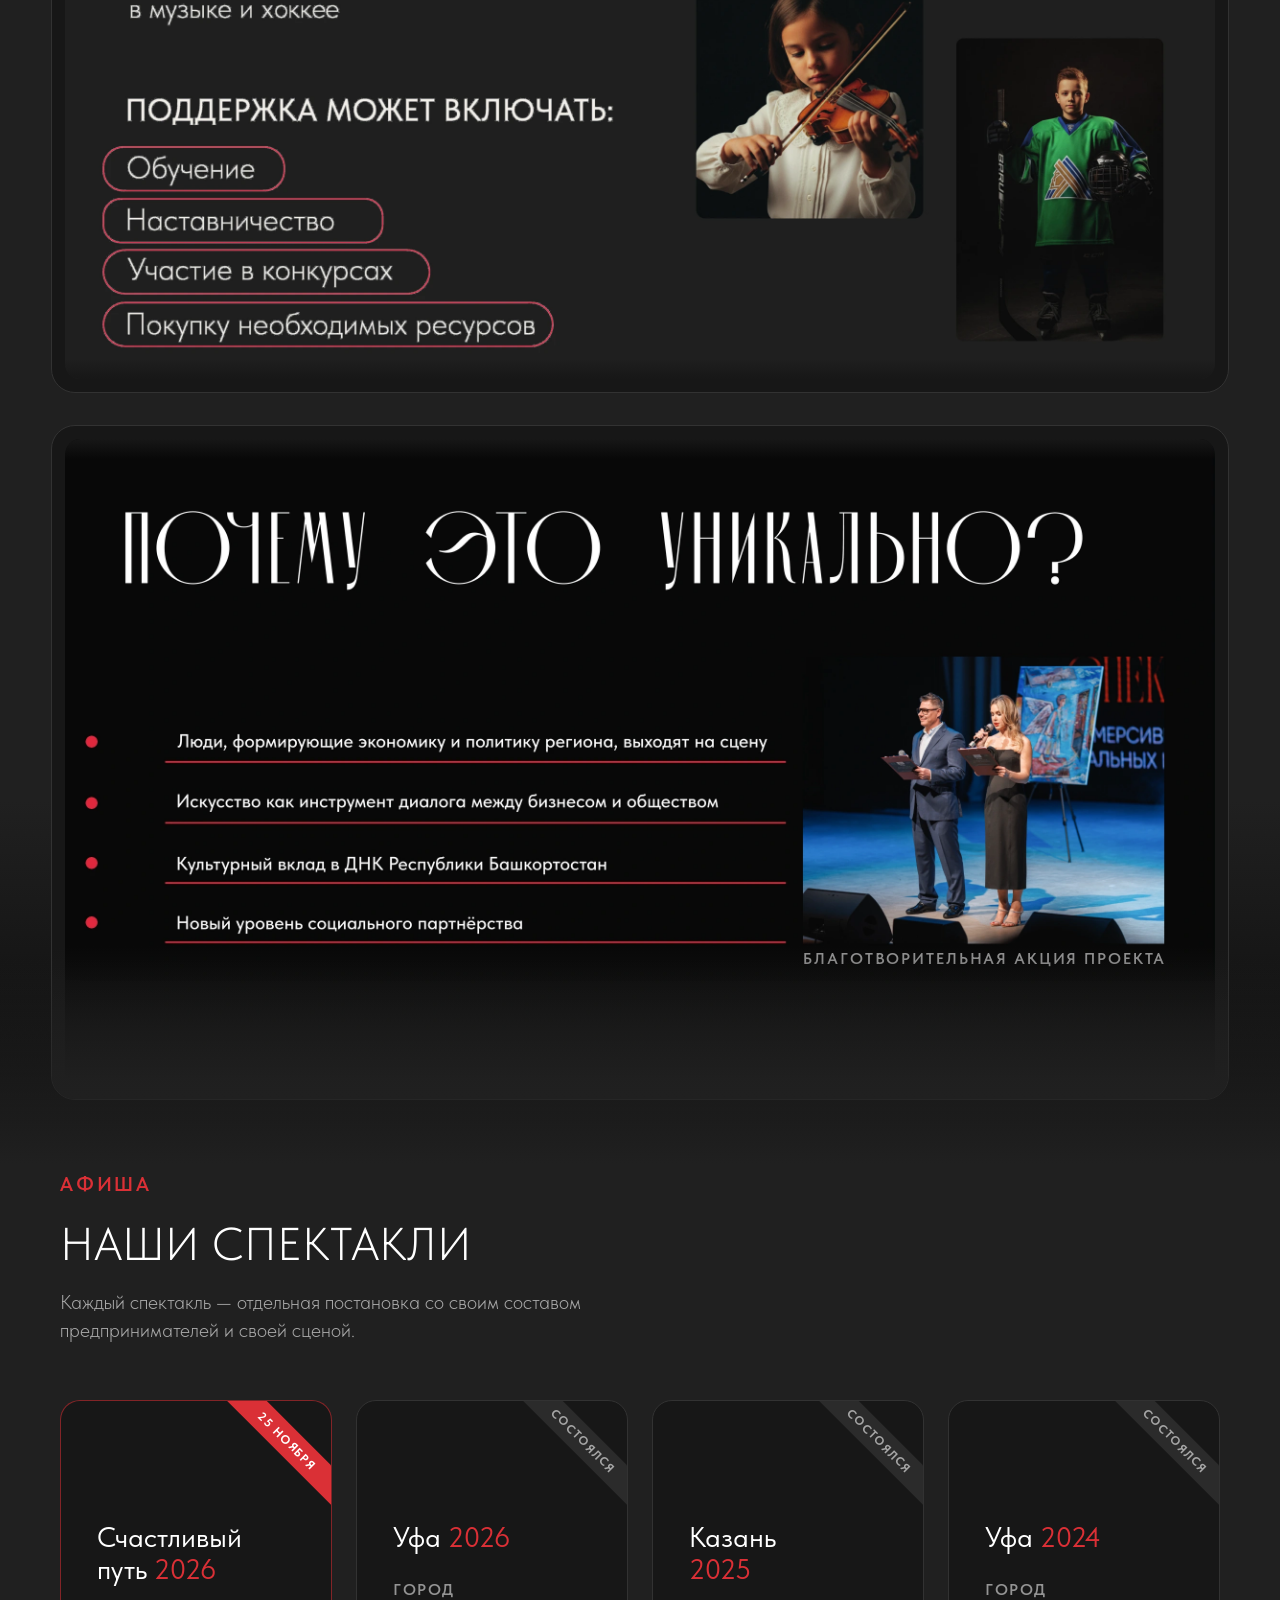
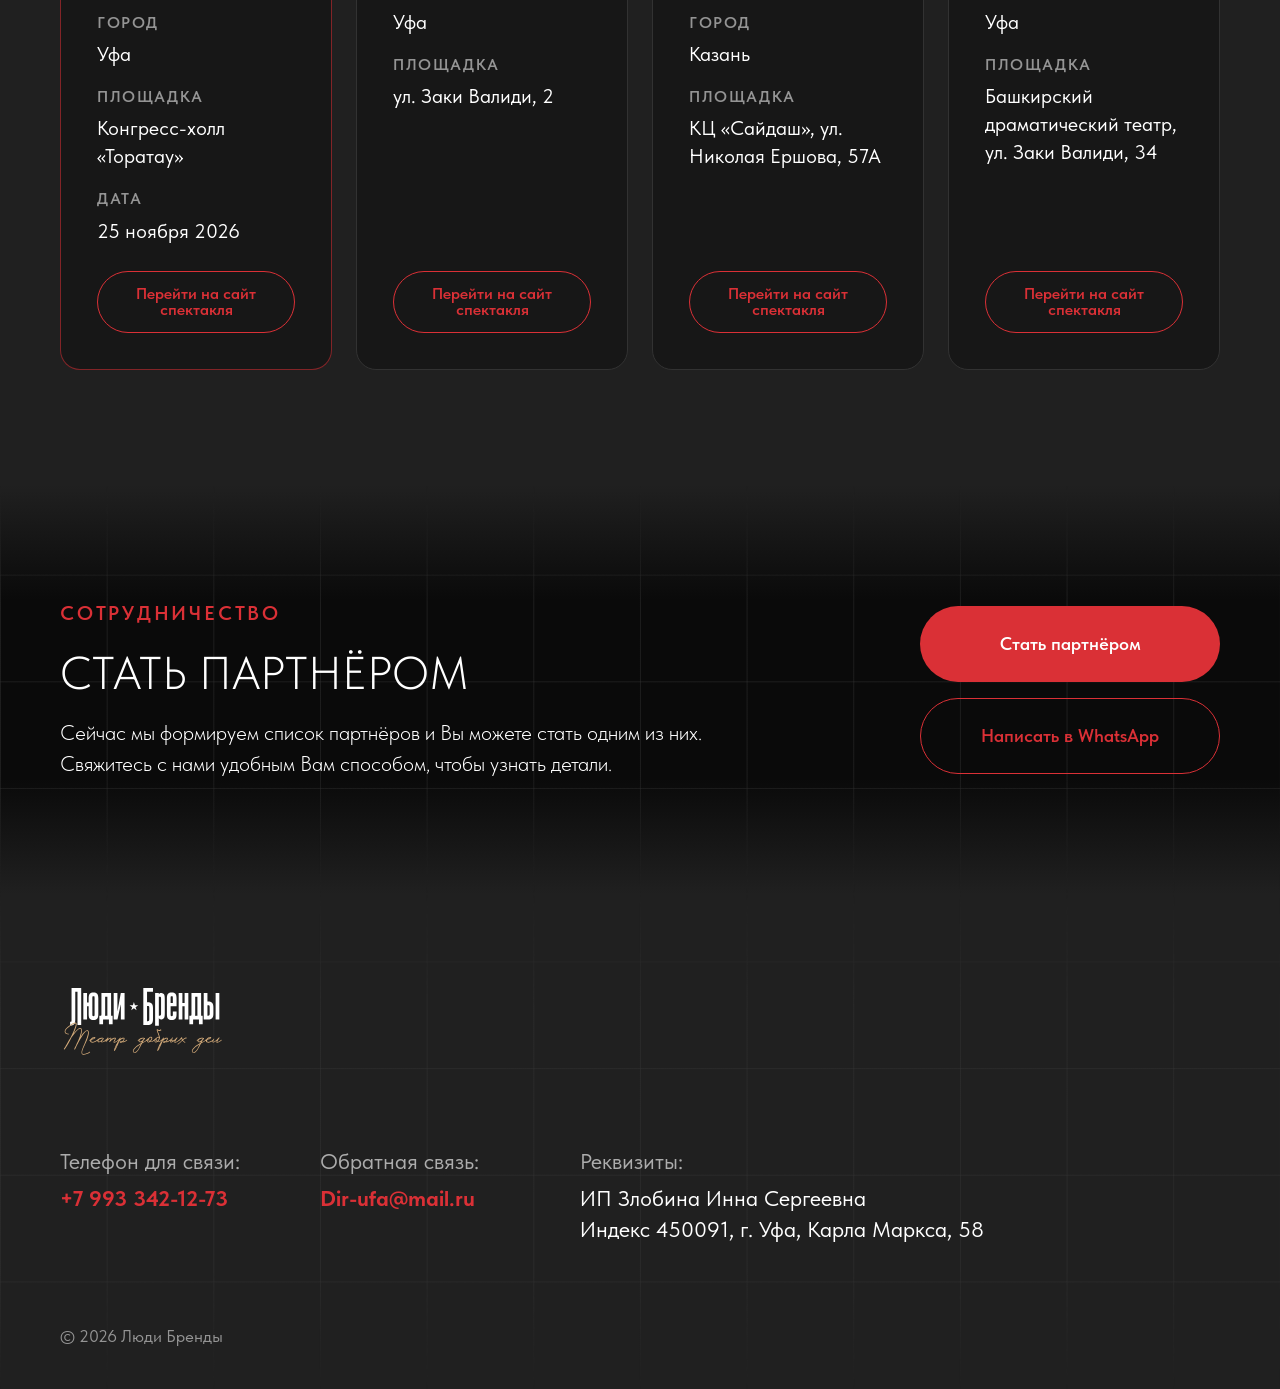
==== commit 2d4295bb: "nav: rebuild mobile menus and add return controls" ====
--- a/index.html
+++ b/index.html
@@ -16,7 +16,7 @@
 	<link rel="preload" href="assets/fonts/TildaSans-VF.woff2" as="font" type="font/woff2" crossorigin>
 	<link rel="preload" as="image" href="assets/img/portrait.webp" fetchpriority="high">
 	<link rel="preload" as="image" href="assets/img/ring-900.webp" fetchpriority="low">
-	<link rel="stylesheet" href="assets/css/main.css?v=20261027i">
+	<link rel="stylesheet" href="assets/css/main.css?v=20261027j">
 	<link rel="stylesheet" href="assets/css/motion.css?v=20261027b">
 	<script>if (!window.matchMedia || !matchMedia('(prefers-reduced-motion: reduce)').matches) {document.documentElement.classList.add('motion');}</script>
 </head>
@@ -32,7 +32,7 @@
 
 			<nav class="nav" id="nav" aria-label="Основная навигация">
 				<a class="nav__link" href="#spectacles">Спектакли</a>
-				<a class="nav__link" href="#partner">Партнёрам</a>
+				<a class="nav__link" href="#partner">Сотрудничество</a>
 				<a class="nav__link" href="#contacts">Контакты</a>
 				<a class="nav__link nav__link_tel" href="tel:+79933421273">+7 993 342-12-73</a>
 				<a class="btn btn_primary btn_sm" href="partner/">Стать партнёром</a>
@@ -229,9 +229,16 @@
 		</div>
 	</footer>
 
+	<button class="to-top" type="button" aria-label="Вернуться наверх">
+		<svg width="20" height="20" viewBox="0 0 24 24" fill="none" aria-hidden="true">
+			<path d="M12 19V5M6 11l6-6 6 6" stroke="currentColor" stroke-width="1.8" stroke-linecap="round"
+				stroke-linejoin="round" />
+		</svg>
+	</button>
+
 	<script src="assets/js/reveal.js?v=20261023a" defer></script>
 	<script src="assets/js/motion.js?v=20261027a" defer></script>
-	<script src="assets/js/main.js?v=20261027a" defer></script>
+	<script src="assets/js/main.js?v=20261027b" defer></script>
 </body>
 
 </html>
--- a/assets/css/main.css
+++ b/assets/css/main.css
@@ -587,6 +587,81 @@
    min-width: 300px;
 }
 
+/* ============================ back to top ============================ */
+
+.to-top {
+   position: fixed;
+   right: clamp(16px, 2.5vw, 32px);
+   bottom: clamp(16px, 2.5vw, 32px);
+   z-index: 95;
+   display: flex;
+   align-items: center;
+   justify-content: center;
+   width: 56px;
+   height: 56px;
+   padding: 0;
+   border: 1px solid rgba(255, 255, 255, 0.18);
+   border-radius: 50%;
+   background: rgba(26, 26, 26, 0.86);
+   color: var(--fg);
+   box-shadow: 0 14px 36px rgba(0, 0, 0, 0.35);
+   backdrop-filter: blur(12px);
+   cursor: pointer;
+   opacity: 0;
+   visibility: hidden;
+   pointer-events: none;
+   transform: translateY(14px) scale(0.96);
+   transition:
+      opacity 0.35s cubic-bezier(0.22, 1, 0.36, 1),
+      transform 0.35s cubic-bezier(0.22, 1, 0.36, 1),
+      visibility 0s 0.35s,
+      background-color var(--speed) var(--ease),
+      border-color var(--speed) var(--ease),
+      color var(--speed) var(--ease),
+      box-shadow var(--speed) var(--ease);
+}
+
+.to-top.is-visible {
+   opacity: 1;
+   visibility: visible;
+   pointer-events: auto;
+   transform: none;
+   transition:
+      opacity 0.35s cubic-bezier(0.22, 1, 0.36, 1),
+      transform 0.35s cubic-bezier(0.22, 1, 0.36, 1),
+      visibility 0s 0s,
+      background-color var(--speed) var(--ease),
+      border-color var(--speed) var(--ease),
+      color var(--speed) var(--ease),
+      box-shadow var(--speed) var(--ease);
+}
+
+.to-top:hover {
+   background: var(--accent);
+   border-color: var(--accent);
+   color: #fff;
+   transform: translateY(-2px);
+   box-shadow: 0 16px 36px rgba(218, 48, 54, 0.3);
+}
+
+.to-top:active {
+   transform: scale(0.96);
+}
+
+.to-top svg {
+   width: 20px;
+   height: 20px;
+}
+
+@media (max-width: 560px) {
+   .to-top {
+      right: 16px;
+      bottom: 16px;
+      width: 50px;
+      height: 50px;
+   }
+}
+
 /* ============================ footer ============================ */
 
 .site-footer {
@@ -1362,35 +1437,94 @@
    .nav {
       position: fixed;
       inset: var(--header-h) 0 auto 0;
-      display: none;
+      display: flex;
       flex-direction: column;
-      align-items: stretch;
-      gap: 4px;
+      align-items: center;
+      justify-content: flex-start;
+      gap: 6px;
       height: calc(100vh - var(--header-h));
       height: calc(100dvh - var(--header-h));
-      padding: 24px var(--gutter) 40px;
+      padding: clamp(28px, 8vh, 72px) var(--gutter) 48px;
       overflow-y: auto;
-      background-color: var(--bg-header);
-      background-image:
-         linear-gradient(to right, rgba(55, 55, 55, 0.35) 1px, transparent 1px),
-         linear-gradient(to bottom, rgba(55, 55, 55, 0.35) 1px, transparent 1px);
-      background-size: calc(100vw / var(--grid-cols)) calc(100vw / var(--grid-cols));
-      background-position: 0 100%;
+      overscroll-behavior: contain;
+      background: #171717;
       border-bottom: 1px solid var(--line-soft);
+      opacity: 0;
+      visibility: hidden;
+      pointer-events: none;
+      transform: translateY(-12px);
+      transition:
+         opacity 0.35s cubic-bezier(0.22, 1, 0.36, 1),
+         transform 0.35s cubic-bezier(0.22, 1, 0.36, 1),
+         visibility 0s 0.4s;
    }
 
    .nav.is-open {
-      display: flex;
+      opacity: 1;
+      visibility: visible;
+      pointer-events: auto;
+      transform: none;
+      transition:
+         opacity 0.35s cubic-bezier(0.22, 1, 0.36, 1),
+         transform 0.35s cubic-bezier(0.22, 1, 0.36, 1),
+         visibility 0s 0s;
    }
 
    .nav__link {
+      width: 100%;
+      padding: 16px 0;
       font-size: 20px;
-      padding: 14px 0;
-      border-bottom: 1px solid rgba(255, 255, 255, 0.06);
+      font-weight: 500;
+      text-align: center;
+      border: 0;
+      opacity: 0;
+      transform: translateY(14px);
+      transition:
+         opacity 0.4s cubic-bezier(0.22, 1, 0.36, 1),
+         transform 0.4s cubic-bezier(0.22, 1, 0.36, 1),
+         color var(--speed) var(--ease);
+   }
+
+   .nav__link_tel {
+      color: var(--accent-soft);
    }
 
    .nav .btn {
-      margin-top: 20px;
+      width: min(280px, 100%);
+      margin-top: 28px;
+      opacity: 0;
+      transform: translateY(14px);
+      transition:
+         opacity 0.4s cubic-bezier(0.22, 1, 0.36, 1),
+         transform 0.4s cubic-bezier(0.22, 1, 0.36, 1),
+         background-color var(--speed) var(--ease),
+         color var(--speed) var(--ease);
+   }
+
+   .nav.is-open .nav__link,
+   .nav.is-open .btn {
+      opacity: 1;
+      transform: none;
+   }
+
+   .nav.is-open .nav__link:nth-child(1) {
+      transition-delay: 0.06s;
+   }
+
+   .nav.is-open .nav__link:nth-child(2) {
+      transition-delay: 0.12s;
+   }
+
+   .nav.is-open .nav__link:nth-child(3) {
+      transition-delay: 0.18s;
+   }
+
+   .nav.is-open .nav__link:nth-child(4) {
+      transition-delay: 0.24s;
+   }
+
+   .nav.is-open .btn {
+      transition-delay: 0.32s;
    }
 
    .cards {
